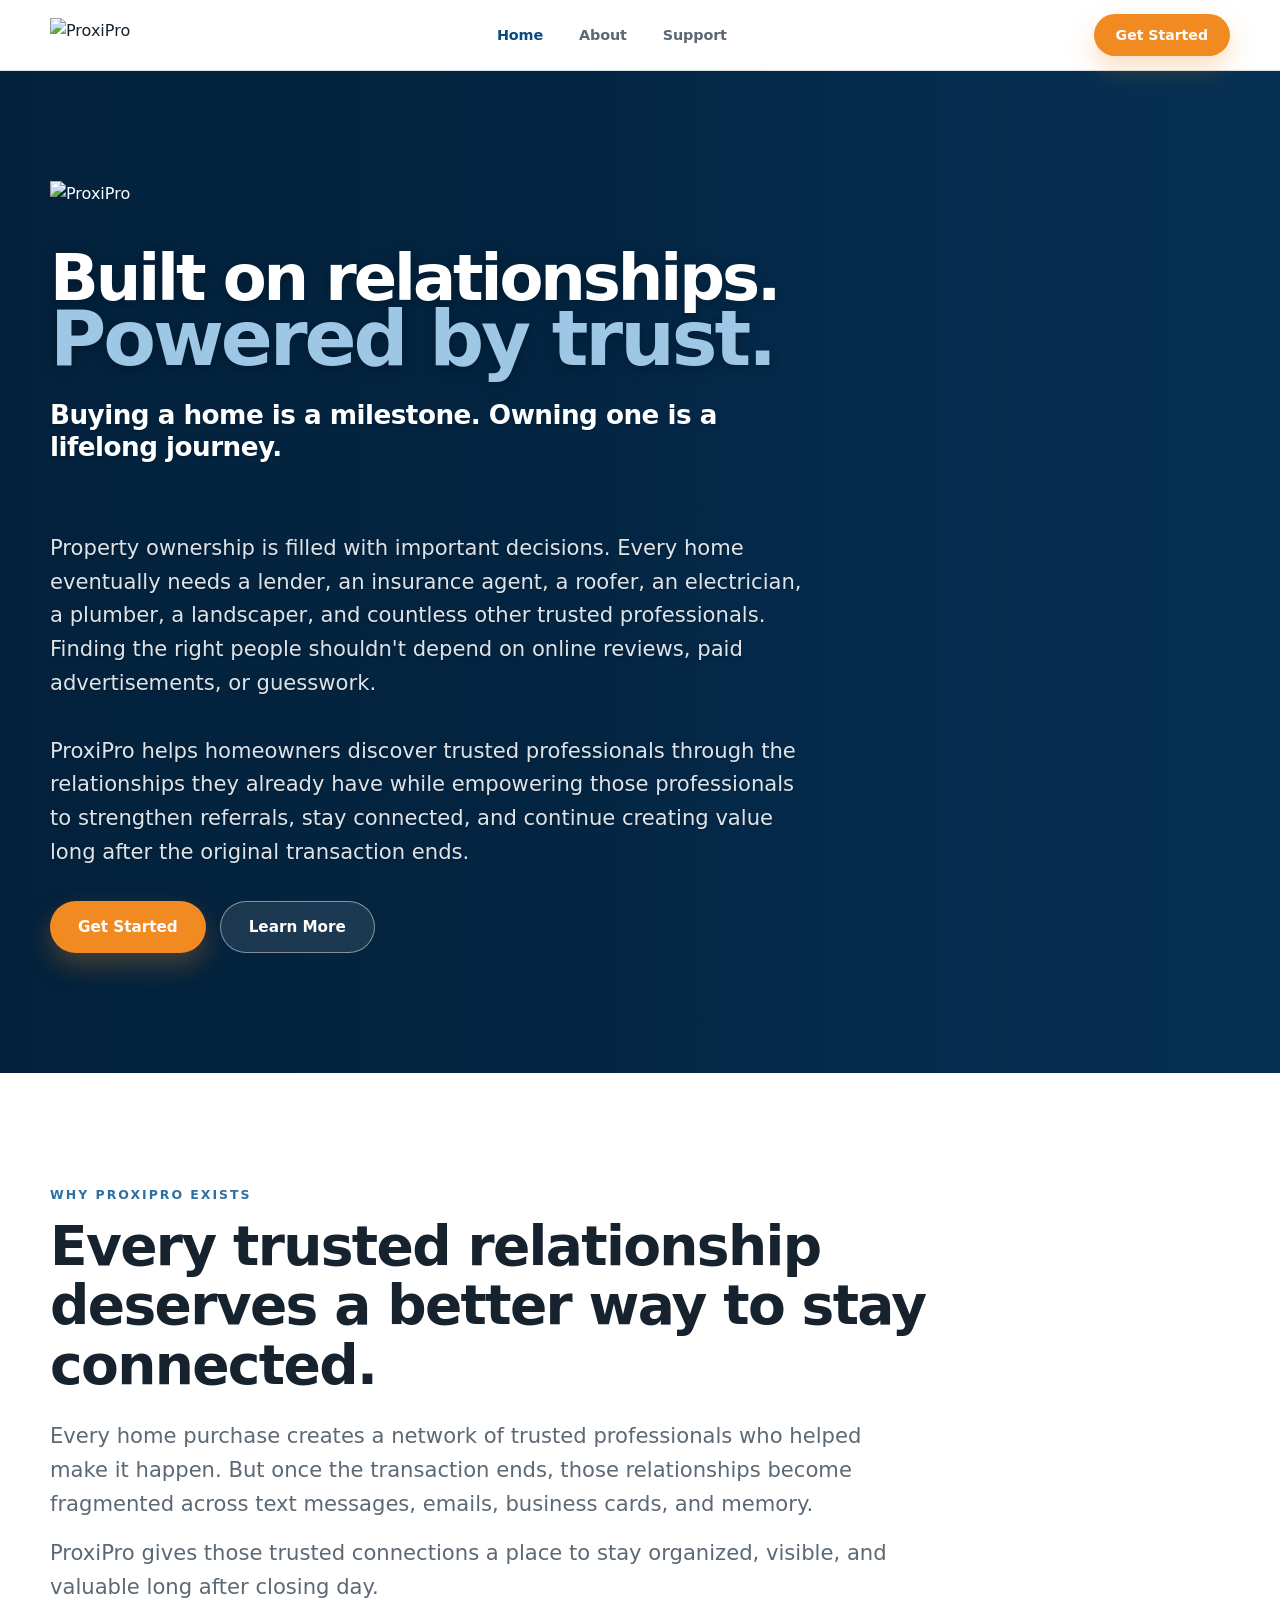
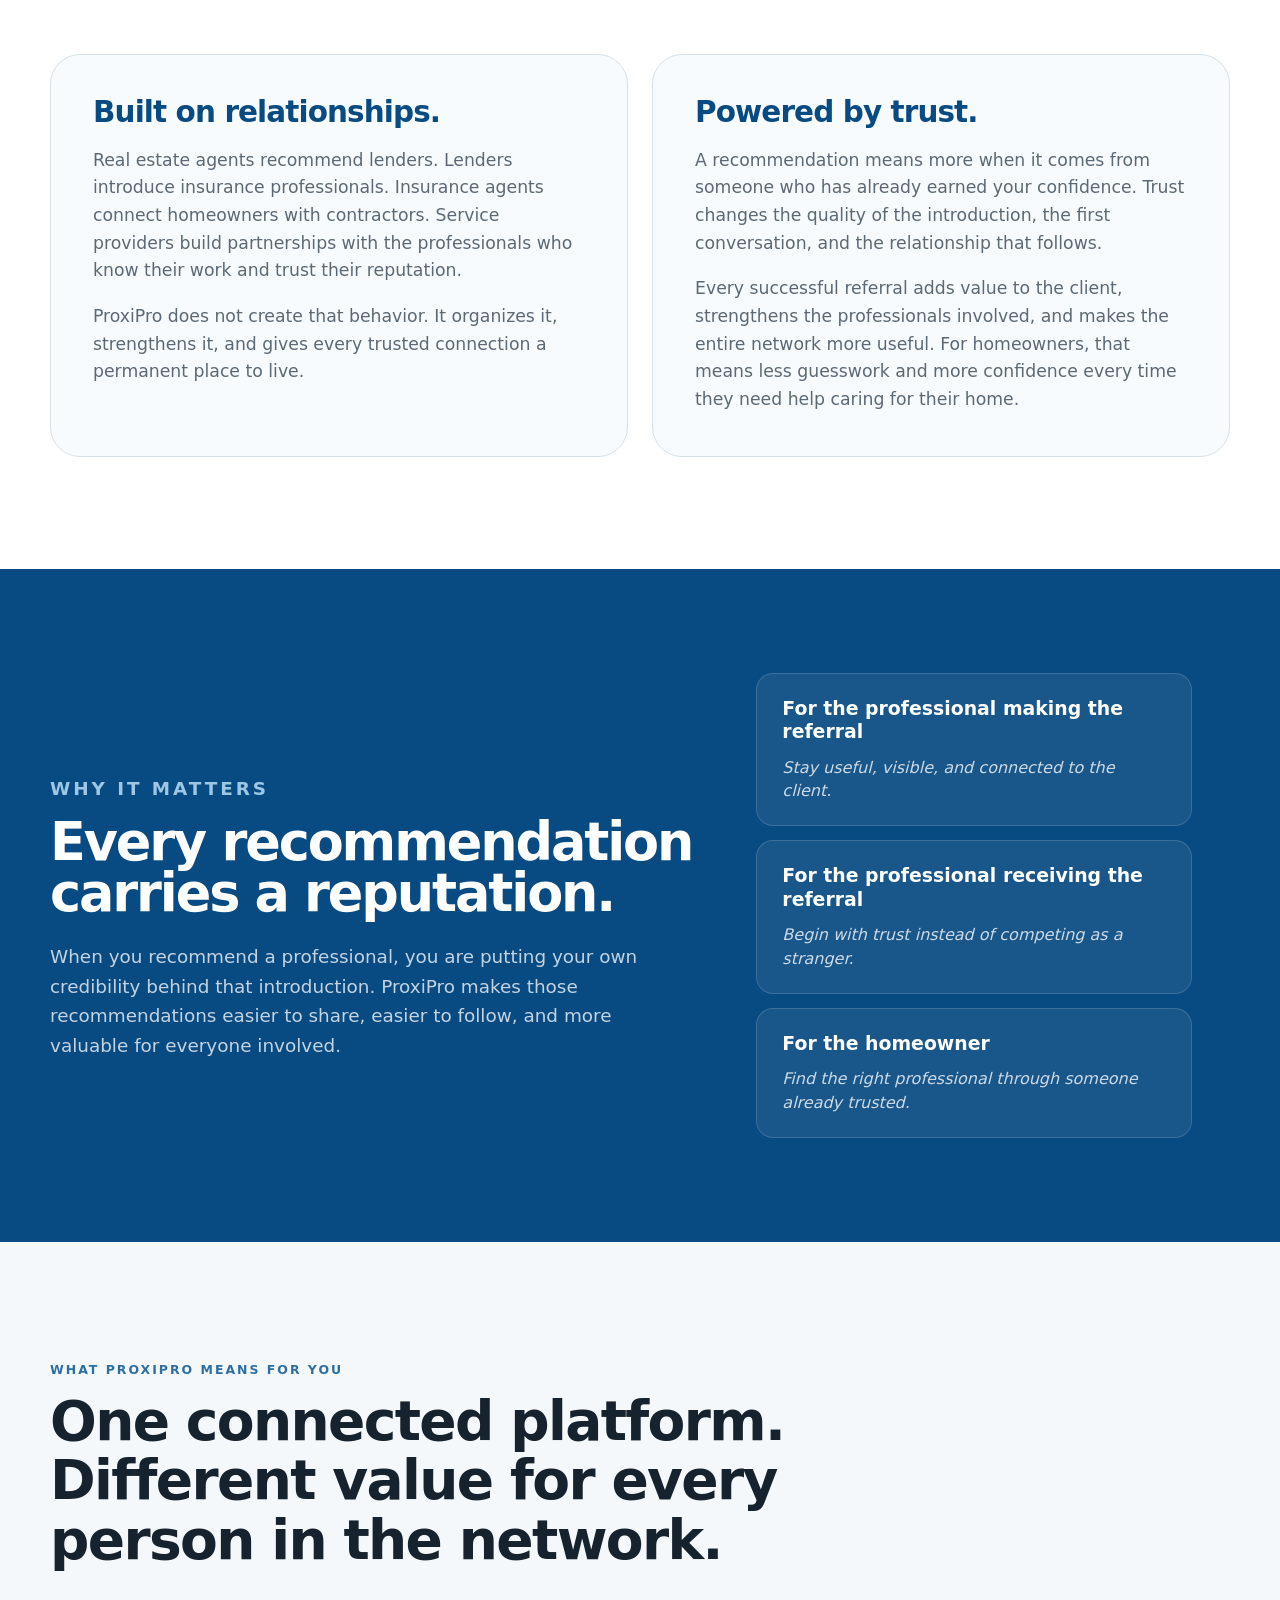
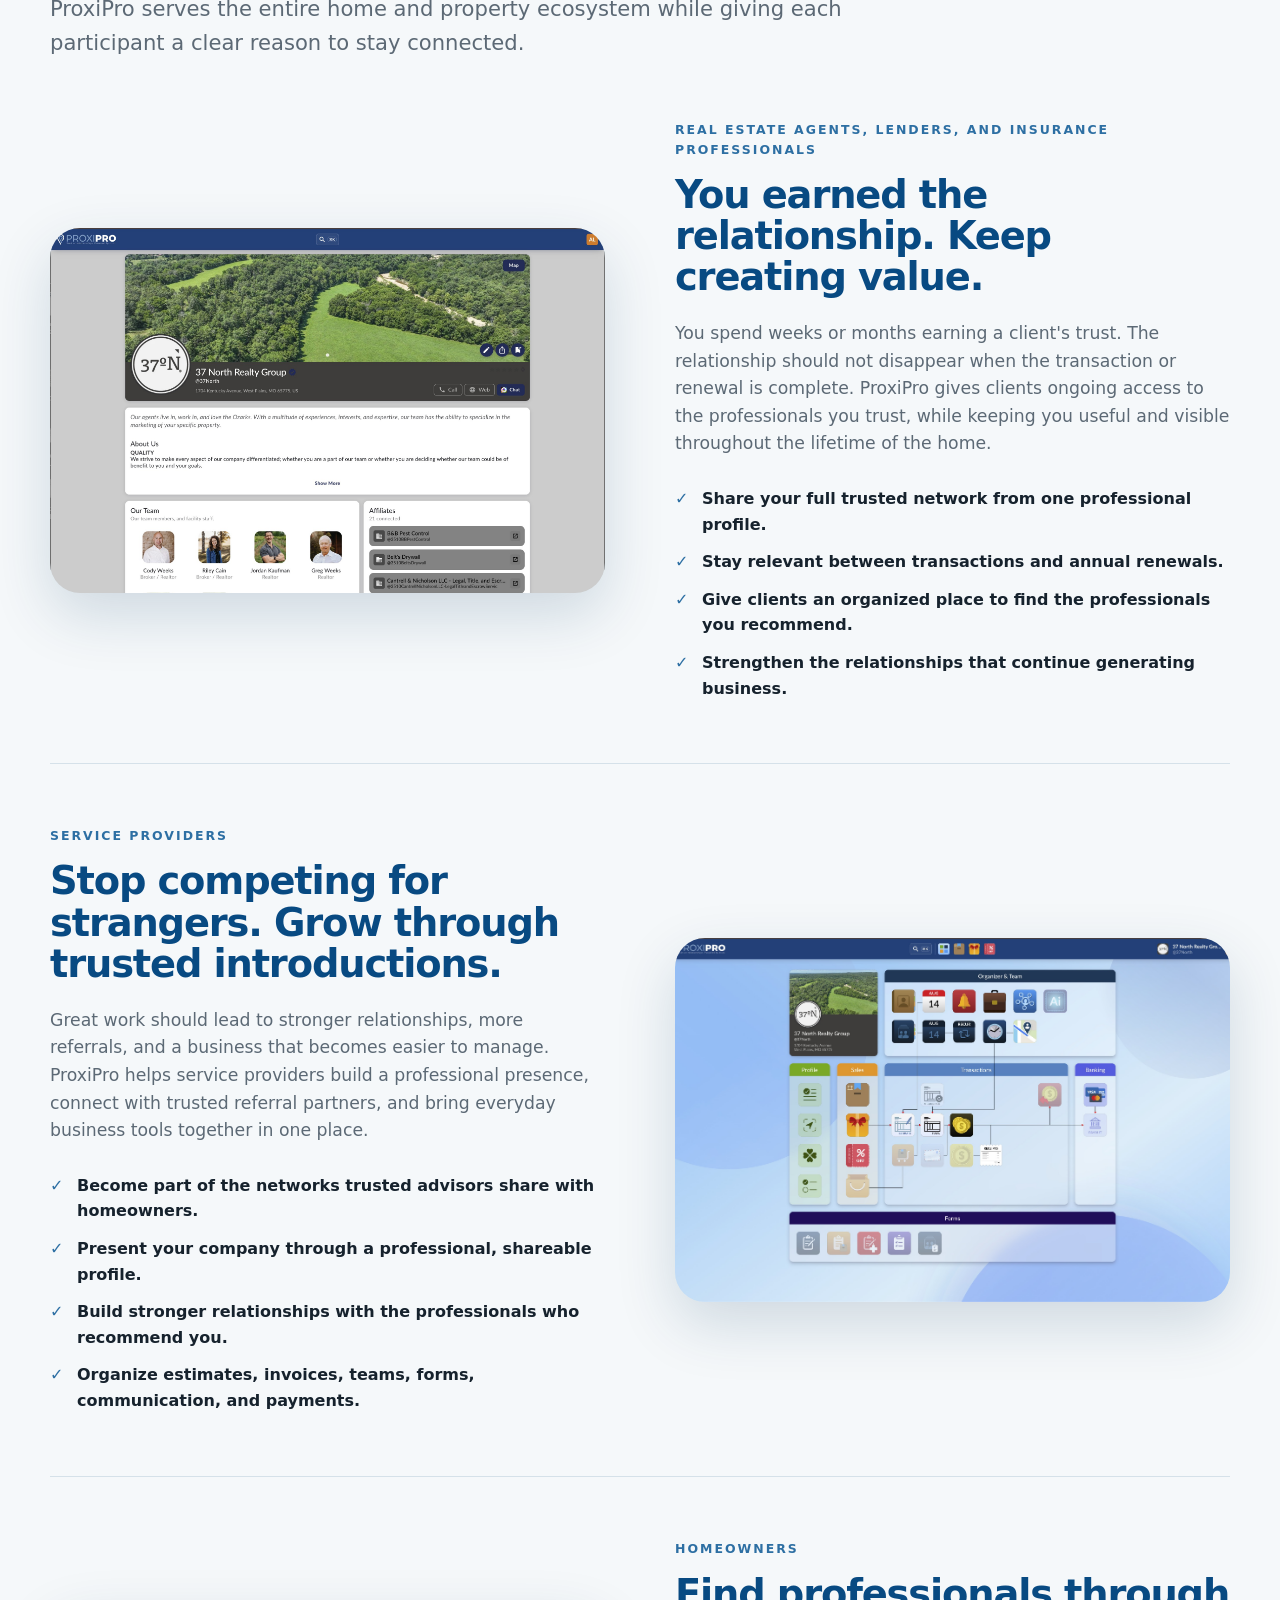
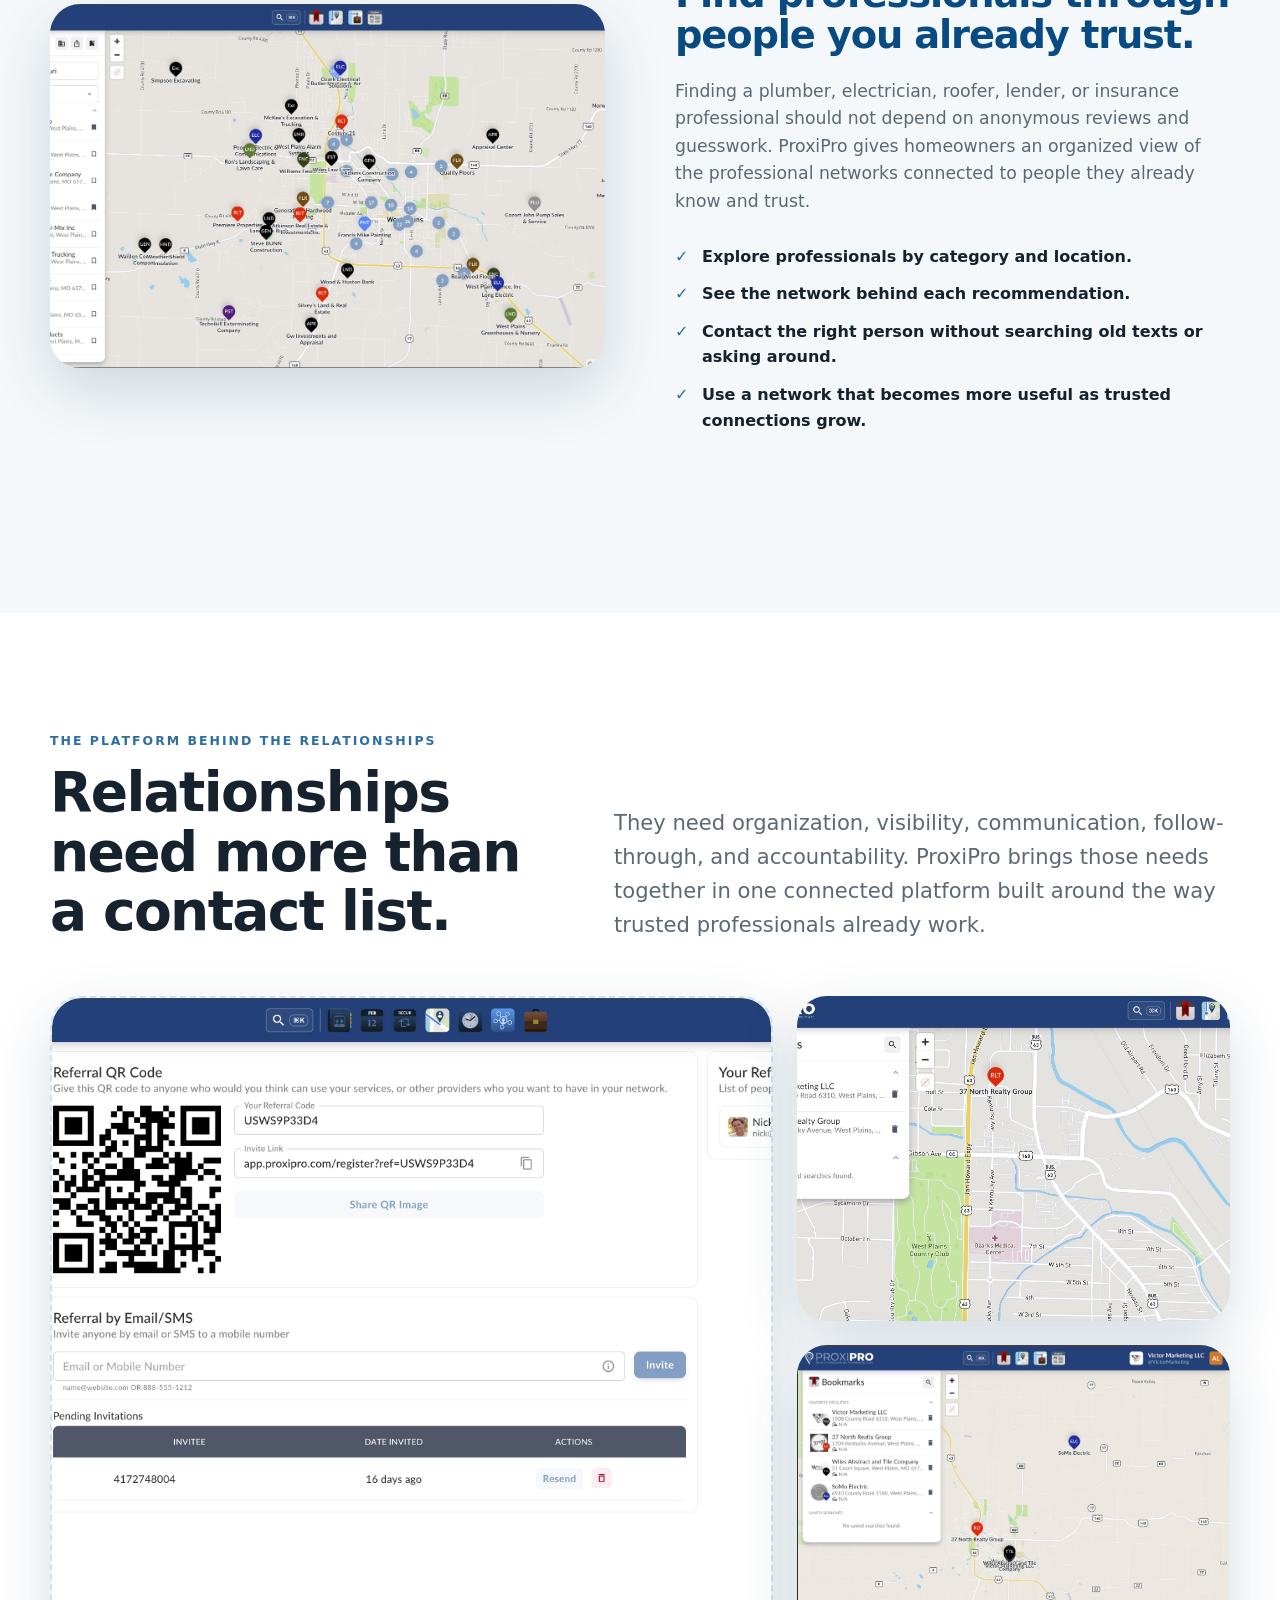
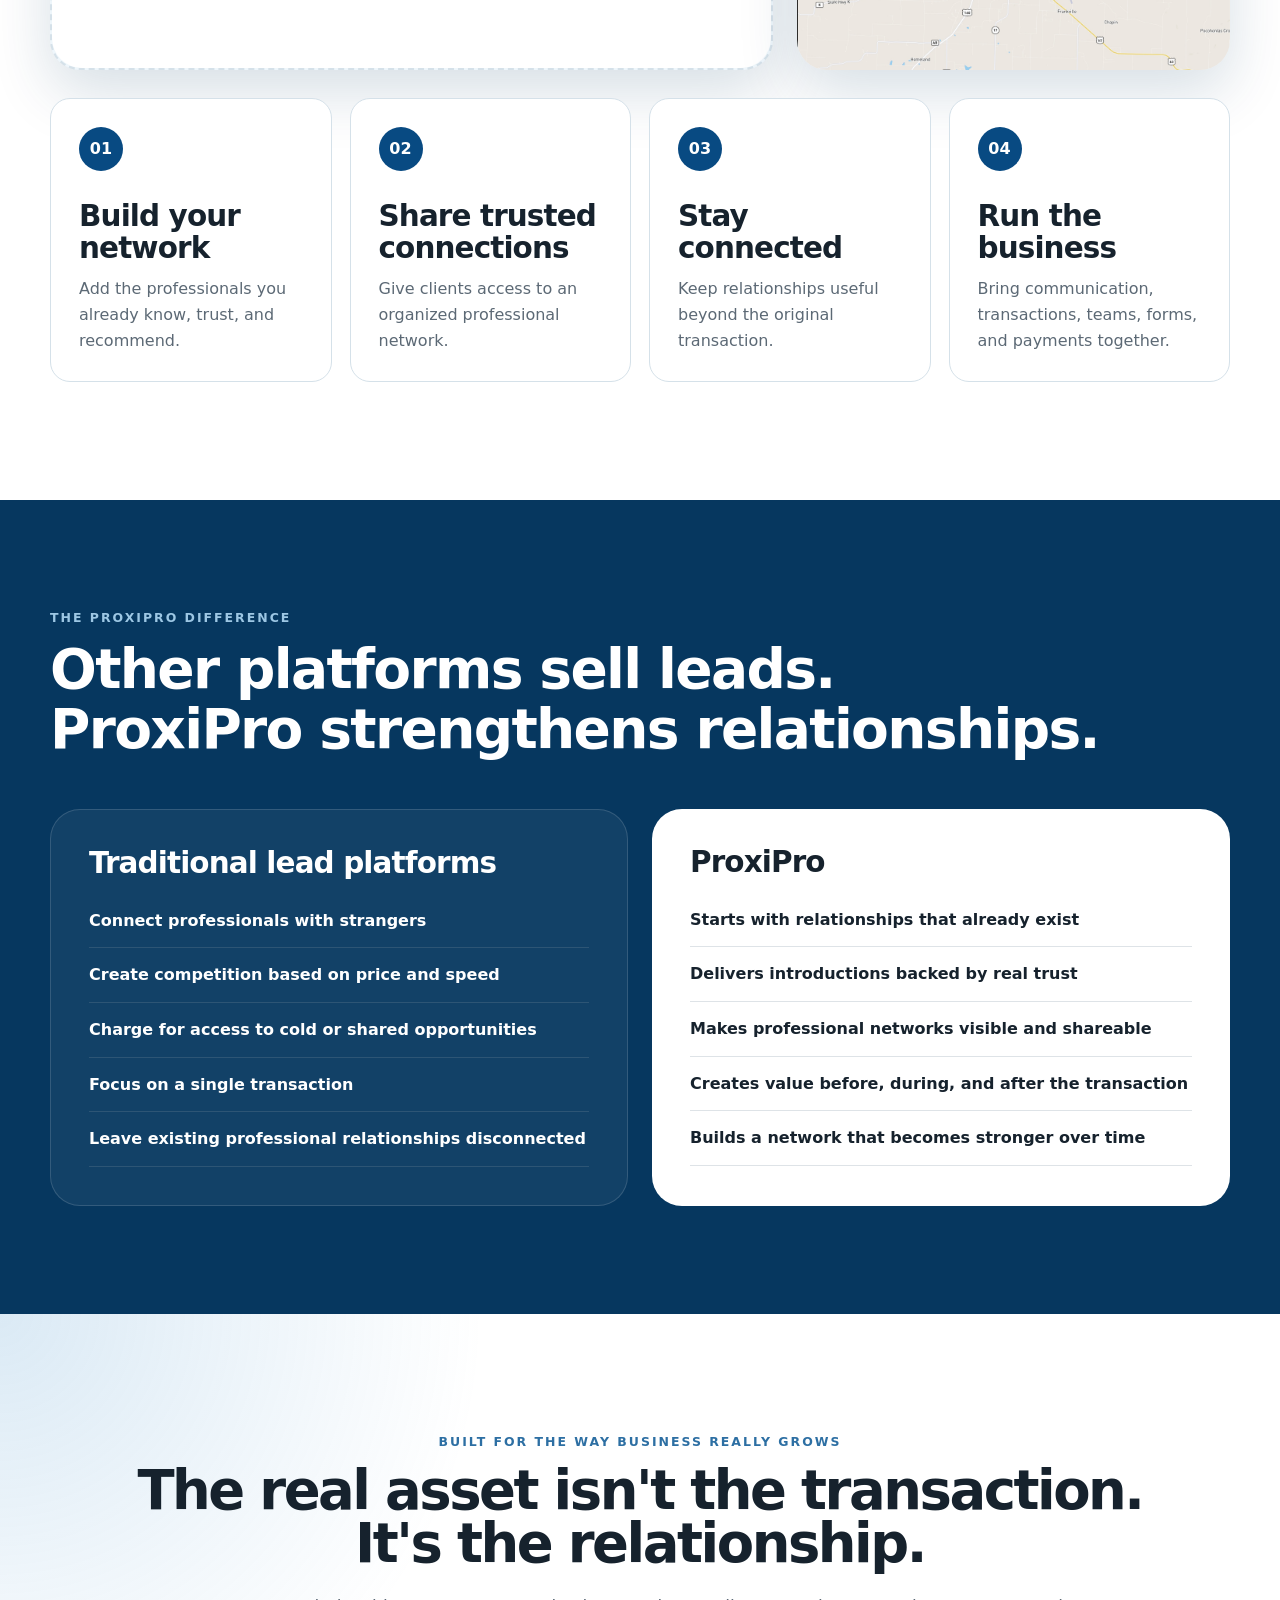
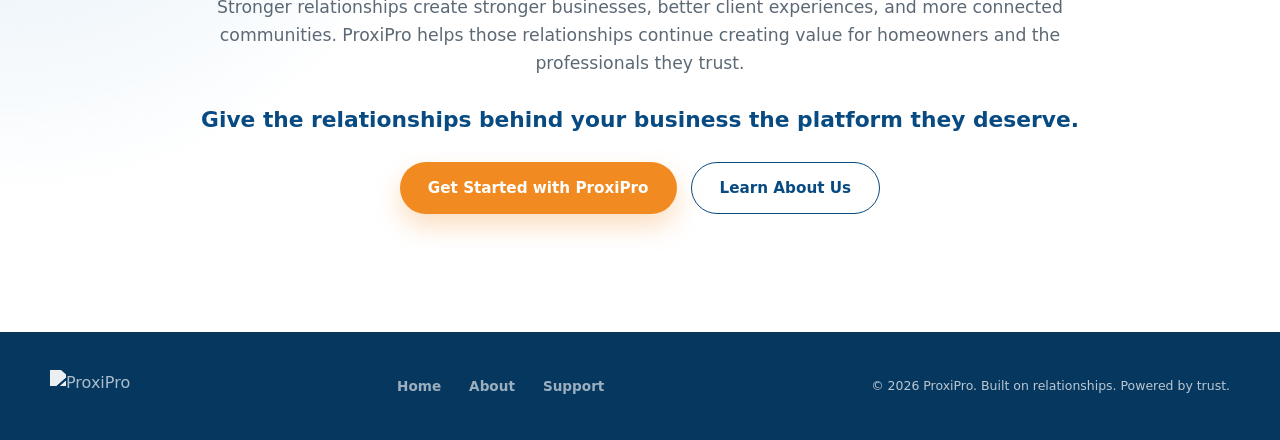
==== index.html @ dc6dd537 "Add app screenshots to all image placeholders Six cropped screenshots wired into persona and platfor" ====
<!doctype html>
<html lang="en">
<head>
  <meta charset="utf-8">
  <meta name="viewport" content="width=device-width, initial-scale=1">
  <meta name="description" content="ProxiPro gives trusted professional relationships a platform. Built on relationships. Powered by trust.">
  <title>ProxiPro — Built on Relationships. Powered by Trust.</title>
  <link rel="stylesheet" href="styles.css">
  <style>
    /* ── Hero ── */
    .hero {
      position: relative;
      overflow: hidden;
      min-height: 760px;
      padding: 110px 0 120px;
      color: #fff;
      background: var(--navy-deep);
    }

    .hero-video {
      position: absolute;
      inset: 0;
      width: 100%;
      height: 100%;
      object-fit: cover;
      object-position: center;
      z-index: 0;
    }

    .hero-overlay {
      position: absolute;
      inset: 0;
      z-index: 1;
      background:
        linear-gradient(
          90deg,
          rgba(3,31,56,.90) 0%,
          rgba(3,31,56,.78) 42%,
          rgba(3,31,56,.48) 68%,
          rgba(3,31,56,.28) 100%
        );
    }

    .hero-grid {
      position: relative;
      z-index: 2;
    }

    .hero-copy { max-width: 760px; }

    .hero-copy .brand-lockup {
      width: min(420px, 85%);
      margin-bottom: 42px;
    }

    .hero-title {
      line-height: .92;
      letter-spacing: -.04em;
    }

    .hero-title .line1 {
      display: block;
      font-size: clamp(3.6rem, 5vw, 5.8rem);
      white-space: nowrap;
      color: #fff;
      margin-bottom: -0.06em;
      text-shadow: 0 2px 12px rgba(0,0,0,.28);
    }

    .hero-title .line2 {
      display: block;
      font-size: clamp(4.4rem, 6vw, 6.9rem);
      white-space: nowrap;
      color: #9dc7e4;
      text-shadow: 0 2px 12px rgba(0,0,0,.28);
    }

    .hero-copy .lead {
      max-width: 760px;
      margin-top: 26px;
      color: rgba(255,255,255,.88);
      text-shadow: 0 1px 2px rgba(0,0,0,.25);
    }

    .hero-copy .lead strong {
      display: block;
      width: max-content;
      max-width: 100%;
      font-size: clamp(1.35rem, 2.05vw, 2rem);
      line-height: 1.2;
      letter-spacing: -.02em;
      color: #fff;
    }

    .hero .eyebrow { color: #b9d8ee; }

    /* ── Thesis ── */
    .thesis { padding: 112px 0; }

    .thesis-heading { max-width: 940px; }

    .why-intro {
      max-width: 860px;
      margin-top: 24px;
    }

    .why-intro .lead + .lead { margin-top: 16px; }

    .thesis-grid {
      display: grid;
      grid-template-columns: 1fr 1fr;
      gap: 24px;
      margin-top: 50px;
    }

    .thesis-card {
      padding: 42px;
      border: 1px solid var(--line);
      border-radius: var(--radius-xl);
      background: #f8fbfd;
    }

    .thesis-card h3 { color: var(--navy); }

    .thesis-card p {
      margin-top: 18px;
      color: var(--muted);
      font-size: 1.08rem;
    }

    /* ── Reputation ── */
    .reputation {
      padding: 104px 0;
      color: #fff;
      background: var(--navy);
    }

    .reputation-grid {
      display: grid;
      grid-template-columns: 1.08fr .92fr;
      gap: 64px;
      align-items: center;
    }

    .reputation .eyebrow { color: #9dc7e4; }

    .reputation-copy h2 {
      max-width: 760px;
      font-size: clamp(2.75rem, 4.1vw, 4.25rem);
      line-height: .98;
      letter-spacing: -.04em;
    }

    .reputation-heading span { display: block; white-space: nowrap; }

    .reputation-copy p {
      margin-top: 24px;
      color: rgba(255,255,255,.76);
      font-size: 1.15rem;
    }

    .reputation-list { display: grid; gap: 14px; }

    .reputation-item {
      padding: 23px 25px;
      border: 1px solid rgba(255,255,255,.15);
      border-radius: 17px;
      background: rgba(255,255,255,.07);
    }

    .reputation-item strong {
      display: block;
      margin-bottom: 12px;
      font-size: 1.18rem;
      line-height: 1.25;
    }

    .reputation-value {
      display: block;
      color: rgba(255,255,255,.78);
      font-size: 1rem;
      line-height: 1.45;
      font-style: italic;
      font-weight: 400;
    }

    /* ── Personas ── */
    .personas {
      padding: 118px 0;
      background: #f5f8fa;
    }

    .section-heading {
      max-width: 900px;
      margin-bottom: 60px;
    }

    .section-heading .lead { margin-top: 22px; }

    .persona {
      display: grid;
      grid-template-columns: 1fr 1fr;
      gap: 70px;
      align-items: center;
      padding: 62px 0;
      border-top: 1px solid var(--line);
    }

    .persona:first-of-type {
      padding-top: 0;
      border-top: 0;
    }

    .persona:nth-child(even) .persona-media { order: -1; }

    .persona-title {
      margin-top: 14px;
      color: var(--navy);
      font-size: clamp(1.85rem, 3vw, 2.9rem);
    }

    .persona-copy > p:not(.eyebrow) {
      margin-top: 22px;
      color: var(--muted);
      font-size: 1.08rem;
    }

    .persona-points {
      display: grid;
      gap: 12px;
      margin: 28px 0 0;
      padding: 0;
      list-style: none;
    }

    .persona-points li {
      position: relative;
      padding-left: 27px;
      font-weight: 700;
    }

    .persona-points li::before {
      content: "✓";
      position: absolute;
      left: 0;
      color: var(--blue);
      font-weight: 900;
    }

    .persona-media {
      overflow: hidden;
      border-radius: var(--radius-xl);
      background: #dfeaf1;
      box-shadow: var(--shadow);
    }

    .persona-media img {
      width: 100%;
      aspect-ratio: 16 / 10.5;
      object-fit: cover;
      object-position: top;
    }

    /* ── Platform ── */
    .platform { padding: 118px 0; }

    .platform-intro {
      display: grid;
      grid-template-columns: .9fr 1.1fr;
      gap: 60px;
      align-items: end;
    }

    .platform-showcase {
      display: grid;
      grid-template-columns: 1.25fr .75fr;
      gap: 24px;
      margin-top: 54px;
    }

    .showcase-large,
    .showcase-small {
      overflow: hidden;
      border-radius: var(--radius-xl);
      background: var(--ice);
      box-shadow: var(--shadow);
    }

    .showcase-large {
      min-height: 530px;
      display: flex;
      align-items: center;
      justify-content: center;
      border: 2px dashed var(--line);
    }

    .showcase-large img {
      width: 100%;
      height: 100%;
      min-height: 530px;
      object-fit: cover;
      object-position: top;
      border-radius: var(--radius-xl);
    }

    .showcase-stack { display: grid; gap: 24px; }

    .showcase-small img {
      width: 100%;
      aspect-ratio: 4 / 3;
      object-fit: cover;
      object-position: top;
    }

    .feature-grid {
      display: grid;
      grid-template-columns: repeat(4, 1fr);
      gap: 18px;
      margin-top: 28px;
    }

    .feature-card {
      min-height: 210px;
      padding: 28px;
      border: 1px solid var(--line);
      border-radius: var(--radius-lg);
      background: #fff;
    }

    .feature-number {
      display: inline-flex;
      align-items: center;
      justify-content: center;
      width: 44px;
      height: 44px;
      margin-bottom: 30px;
      color: #fff;
      border-radius: 50%;
      background: var(--navy);
      font-weight: 900;
    }

    .feature-card p {
      margin-top: 12px;
      color: var(--muted);
    }

    /* ── Difference ── */
    .difference {
      padding: 108px 0;
      color: #fff;
      background: var(--navy-deep);
    }

    .difference .eyebrow { color: #9dc7e4; }

    .difference-grid {
      display: grid;
      grid-template-columns: 1fr 1fr;
      gap: 24px;
      margin-top: 50px;
    }

    .difference-card {
      padding: 38px;
      border-radius: var(--radius-xl);
    }

    .difference-card.old {
      border: 1px solid rgba(255,255,255,.14);
      background: rgba(255,255,255,.05);
    }

    .difference-card.proxi {
      color: var(--ink);
      background: #fff;
    }

    .difference-card ul {
      display: grid;
      gap: 14px;
      margin: 28px 0 0;
      padding: 0;
      list-style: none;
    }

    .difference-card li {
      padding-bottom: 14px;
      border-bottom: 1px solid rgba(126,145,160,.25);
      font-weight: 700;
    }

    /* ── Final CTA ── */
    .final-cta {
      padding: 118px 0;
      text-align: center;
      background:
        radial-gradient(circle at top left, rgba(73,149,205,.20), transparent 34%),
        #fff;
    }

    .final-cta h2 {
      max-width: 1120px;
      margin-inline: auto;
      font-size: clamp(2.8rem, 4.25vw, 4.35rem);
      line-height: .98;
      letter-spacing: -.045em;
    }

    .final-cta-copy {
      max-width: 900px;
      margin: 24px auto 0;
      color: var(--muted);
      font-size: 1.08rem;
    }

    .final-cta .lead {
      max-width: 900px;
      margin: 26px auto 0;
      font-size: clamp(1.15rem, 1.7vw, 1.4rem);
      font-weight: 800;
      color: var(--navy);
    }

    .final-cta .hero-actions { justify-content: center; margin-top: 24px; }

    /* ── Responsive ── */
    @media (max-width: 940px) {
      .persona:nth-child(even) .persona-media { order: 0; }
      .feature-grid { grid-template-columns: repeat(2, 1fr); }
      .showcase-large img { min-height: auto; }
    }

    @media (max-width: 640px) {
      .reputation-item strong { white-space: normal; }
      .reputation-heading span { white-space: normal; }

      .hero {
        min-height: auto;
        padding-top: 60px;
        padding-bottom: 72px;
      }

      .hero-video { object-position: 62% center; }
      .hero-overlay { background: rgba(3,31,56,.80); }
      .hero-copy .brand-lockup { display: none; }

      .hero-title .line1 {
        font-size: clamp(2.2rem, 8.5vw, 3.6rem);
        white-space: normal;
      }

      .hero-title .line2 {
        font-size: clamp(2.6rem, 10vw, 4.4rem);
        white-space: normal;
      }

      .thesis { padding: 64px 0; }
      .thesis-grid { grid-template-columns: 1fr; }
      .thesis-card { padding: 28px; }

      .reputation { padding: 64px 0; }
      .reputation-grid { grid-template-columns: 1fr; gap: 40px; }

      .personas { padding: 64px 0; }
      .persona {
        grid-template-columns: 1fr;
        gap: 32px;
        padding: 40px 0;
      }
      .persona:nth-child(even) .persona-media { order: 0; }

      .platform { padding: 64px 0; }
      .platform-intro { grid-template-columns: 1fr; gap: 32px; }
      .platform-showcase { grid-template-columns: 1fr; }
      .showcase-large { min-height: 280px; }
      .showcase-large img { min-height: auto; }

      .feature-grid { grid-template-columns: 1fr; }

      .difference { padding: 64px 0; }
      .difference-grid { grid-template-columns: 1fr; }
      .difference-card { padding: 28px; }

      .final-cta { padding: 72px 0; }
    }
  </style>
</head>

<body>

<nav class="nav">
  <div class="nav-inner">
    <a class="nav-logo" href="/">
      <img src="assets/ProxiProLogo.png" alt="ProxiPro">
    </a>
    <ul class="nav-links">
      <li><a href="/" class="active">Home</a></li>
      <li><a href="/about">About</a></li>
      <li><a href="/support">Support</a></li>
    </ul>
    <a class="button button-primary nav-cta" href="/get-started">Get Started</a>
    <button class="nav-toggle" aria-label="Open navigation menu" onclick="toggleNav()">
      <svg width="24" height="24" viewBox="0 0 24 24" fill="none" stroke="currentColor" stroke-width="2.5" stroke-linecap="round">
        <line x1="3" y1="6" x2="21" y2="6"/>
        <line x1="3" y1="12" x2="21" y2="12"/>
        <line x1="3" y1="18" x2="21" y2="18"/>
      </svg>
    </button>
  </div>
  <div class="nav-mobile" id="navMobile">
    <a href="/">Home</a>
    <a href="/about">About</a>
    <a href="/support">Support</a>
    <a class="button button-primary" href="/get-started">Get Started</a>
  </div>
</nav>

<main>
  <section class="hero" id="home">
    <video class="hero-video" autoplay muted loop playsinline preload="auto">
      <source src="assets/proxihero3.mp4" type="video/mp4">
    </video>
    <div class="hero-overlay" aria-hidden="true"></div>

    <div class="container hero-grid">
      <div class="hero-copy">
        <img class="brand-lockup" src="assets/ProxiProLogo.png" alt="ProxiPro">
        <h1 class="hero-title">
          <span class="line1">Built on relationships.</span>
          <span class="line2">Powered by trust.</span>
        </h1>
        <p class="lead">
          <strong>Buying a home is a milestone. Owning one is a lifelong journey.</strong><br><br>
          Property ownership is filled with important decisions. Every home eventually needs a lender, an insurance agent, a roofer, an electrician, a plumber, a landscaper, and countless other trusted professionals. Finding the right people shouldn't depend on online reviews, paid advertisements, or guesswork.<br><br>
          ProxiPro helps homeowners discover trusted professionals through the relationships they already have while empowering those professionals to strengthen referrals, stay connected, and continue creating value long after the original transaction ends.
        </p>
        <div class="hero-actions">
          <a class="button button-primary" href="/get-started">Get Started</a>
          <a class="button button-outline" href="/about">Learn More</a>
        </div>
      </div>
    </div>
  </section>

  <section class="thesis">
    <div class="container">
      <div class="thesis-heading">
        <p class="eyebrow">Why ProxiPro Exists</p>
        <h2>Every trusted relationship deserves a better way to stay connected.</h2>
        <div class="why-intro">
          <p class="lead">
            Every home purchase creates a network of trusted professionals who helped make it happen. But once the transaction ends, those relationships become fragmented across text messages, emails, business cards, and memory.
          </p>
          <p class="lead">
            ProxiPro gives those trusted connections a place to stay organized, visible, and valuable long after closing day.
          </p>
        </div>
      </div>

      <div class="thesis-grid">
        <article class="thesis-card">
          <h3>Built on relationships.</h3>
          <p>
            Real estate agents recommend lenders. Lenders introduce insurance professionals. Insurance agents connect homeowners with contractors. Service providers build partnerships with the professionals who know their work and trust their reputation.
          </p>
          <p>
            ProxiPro does not create that behavior. It organizes it, strengthens it, and gives every trusted connection a permanent place to live.
          </p>
        </article>

        <article class="thesis-card">
          <h3>Powered by trust.</h3>
          <p>
            A recommendation means more when it comes from someone who has already earned your confidence. Trust changes the quality of the introduction, the first conversation, and the relationship that follows.
          </p>
          <p>
            Every successful referral adds value to the client, strengthens the professionals involved, and makes the entire network more useful. For homeowners, that means less guesswork and more confidence every time they need help caring for their home.
          </p>
        </article>
      </div>
    </div>
  </section>

  <section class="reputation">
    <div class="container reputation-grid">
      <div class="reputation-copy">
        <p class="eyebrow">Why it matters</p>
        <h2 class="reputation-heading">
          <span>Every recommendation</span>
          <span>carries a reputation.</span>
        </h2>
        <p>
          When you recommend a professional, you are putting your own credibility behind that introduction. ProxiPro makes those recommendations easier to share, easier to follow, and more valuable for everyone involved.
        </p>
      </div>

      <div class="reputation-list">
        <div class="reputation-item">
          <strong>For the professional making the referral</strong>
          <span class="reputation-value">Stay useful, visible, and connected to the client.</span>
        </div>
        <div class="reputation-item">
          <strong>For the professional receiving the referral</strong>
          <span class="reputation-value">Begin with trust instead of competing as a stranger.</span>
        </div>
        <div class="reputation-item">
          <strong>For the homeowner</strong>
          <span class="reputation-value">Find the right professional through someone already trusted.</span>
        </div>
      </div>
    </div>
  </section>

  <section class="personas" id="who-it-serves">
    <div class="container">
      <div class="section-heading">
        <p class="eyebrow">What ProxiPro means for you</p>
        <h2>One connected platform. Different value for every person in the network.</h2>
        <p class="lead">
          ProxiPro serves the entire home and property ecosystem while giving each participant a clear reason to stay connected.
        </p>
      </div>

      <article class="persona">
        <div class="persona-copy">
          <p class="eyebrow">Real estate agents, lenders, and insurance professionals</p>
          <h3 class="persona-title">You earned the relationship. Keep creating value.</h3>
          <p>
            You spend weeks or months earning a client's trust. The relationship should not disappear when the transaction or renewal is complete. ProxiPro gives clients ongoing access to the professionals you trust, while keeping you useful and visible throughout the lifetime of the home.
          </p>
          <ul class="persona-points">
            <li>Share your full trusted network from one professional profile.</li>
            <li>Stay relevant between transactions and annual renewals.</li>
            <li>Give clients an organized place to find the professionals you recommend.</li>
            <li>Strengthen the relationships that continue generating business.</li>
          </ul>
        </div>
        <div class="persona-media">
          <img src="assets/ss-profile.jpg" alt="ProxiPro professional profile" loading="lazy">
        </div>
      </article>

      <article class="persona">
        <div class="persona-copy">
          <p class="eyebrow">Service providers</p>
          <h3 class="persona-title">Stop competing for strangers. Grow through trusted introductions.</h3>
          <p>
            Great work should lead to stronger relationships, more referrals, and a business that becomes easier to manage. ProxiPro helps service providers build a professional presence, connect with trusted referral partners, and bring everyday business tools together in one place.
          </p>
          <ul class="persona-points">
            <li>Become part of the networks trusted advisors share with homeowners.</li>
            <li>Present your company through a professional, shareable profile.</li>
            <li>Build stronger relationships with the professionals who recommend you.</li>
            <li>Organize estimates, invoices, teams, forms, communication, and payments.</li>
          </ul>
        </div>
        <div class="persona-media">
          <img src="assets/ss-dashboard.jpg" alt="ProxiPro business dashboard" loading="lazy">
        </div>
      </article>

      <article class="persona">
        <div class="persona-copy">
          <p class="eyebrow">Homeowners</p>
          <h3 class="persona-title">Find professionals through people you already trust.</h3>
          <p>
            Finding a plumber, electrician, roofer, lender, or insurance professional should not depend on anonymous reviews and guesswork. ProxiPro gives homeowners an organized view of the professional networks connected to people they already know and trust.
          </p>
          <ul class="persona-points">
            <li>Explore professionals by category and location.</li>
            <li>See the network behind each recommendation.</li>
            <li>Contact the right person without searching old texts or asking around.</li>
            <li>Use a network that becomes more useful as trusted connections grow.</li>
          </ul>
        </div>
        <div class="persona-media">
          <img src="assets/ss-explore.jpg" alt="ProxiPro explore map" loading="lazy">
        </div>
      </article>
    </div>
  </section>

  <section class="platform" id="platform">
    <div class="container">
      <div class="platform-intro">
        <div>
          <p class="eyebrow">The platform behind the relationships</p>
          <h2>Relationships need more than a contact list.</h2>
        </div>
        <p class="lead">
          They need organization, visibility, communication, follow-through, and accountability. ProxiPro brings those needs together in one connected platform built around the way trusted professionals already work.
        </p>
      </div>

      <div class="platform-showcase">
        <div class="showcase-large" id="showcaseLarge">
          <img src="assets/ss-referral.jpg" alt="ProxiPro platform" loading="lazy">
        </div>

        <div class="showcase-stack">
          <div class="showcase-small">
            <img src="assets/ss-bookmarks1.jpg" alt="ProxiPro bookmarks" loading="lazy">
          </div>
          <div class="showcase-small">
            <img src="assets/ss-bookmarks2.jpg" alt="ProxiPro network map" loading="lazy">
          </div>
        </div>
      </div>

      <div class="feature-grid">
        <article class="feature-card">
          <span class="feature-number">01</span>
          <h3>Build your network</h3>
          <p>Add the professionals you already know, trust, and recommend.</p>
        </article>
        <article class="feature-card">
          <span class="feature-number">02</span>
          <h3>Share trusted connections</h3>
          <p>Give clients access to an organized professional network.</p>
        </article>
        <article class="feature-card">
          <span class="feature-number">03</span>
          <h3>Stay connected</h3>
          <p>Keep relationships useful beyond the original transaction.</p>
        </article>
        <article class="feature-card">
          <span class="feature-number">04</span>
          <h3>Run the business</h3>
          <p>Bring communication, transactions, teams, forms, and payments together.</p>
        </article>
      </div>
    </div>
  </section>

  <section class="difference">
    <div class="container">
      <p class="eyebrow">The ProxiPro difference</p>
      <h2>Other platforms sell leads.<br>ProxiPro strengthens relationships.</h2>

      <div class="difference-grid">
        <article class="difference-card old">
          <h3>Traditional lead platforms</h3>
          <ul>
            <li>Connect professionals with strangers</li>
            <li>Create competition based on price and speed</li>
            <li>Charge for access to cold or shared opportunities</li>
            <li>Focus on a single transaction</li>
            <li>Leave existing professional relationships disconnected</li>
          </ul>
        </article>

        <article class="difference-card proxi">
          <h3>ProxiPro</h3>
          <ul>
            <li>Starts with relationships that already exist</li>
            <li>Delivers introductions backed by real trust</li>
            <li>Makes professional networks visible and shareable</li>
            <li>Creates value before, during, and after the transaction</li>
            <li>Builds a network that becomes stronger over time</li>
          </ul>
        </article>
      </div>
    </div>
  </section>

  <section class="final-cta">
    <div class="container">
      <p class="eyebrow">Built for the way business really grows</p>
      <h2>The real asset isn't the transaction.<br>It's the relationship.</h2>

      <div class="final-cta-copy">
        <p>Stronger relationships create stronger businesses, better client experiences, and more connected communities. ProxiPro helps those relationships continue creating value for homeowners and the professionals they trust.</p>
      </div>

      <p class="lead">Give the relationships behind your business the platform they deserve.</p>

      <div class="hero-actions">
        <a class="button button-primary" href="/get-started">Get Started with ProxiPro</a>
        <a class="button button-ghost" href="/about">Learn About Us</a>
      </div>
    </div>
  </section>
</main>

<footer class="footer">
  <div class="container footer-inner">
    <img class="footer-logo" src="assets/ProxiProLogo.png" alt="ProxiPro">
    <ul class="footer-links">
      <li><a href="/">Home</a></li>
      <li><a href="/about">About</a></li>
      <li><a href="/support">Support</a></li>
    </ul>
    <small>© 2026 ProxiPro. Built on relationships. Powered by trust.</small>
  </div>
</footer>

<script>
  function toggleNav() {
    const menu = document.getElementById('navMobile');
    menu.classList.toggle('open');
  }
</script>

</body>
</html>
---- styles.css ----
:root {
  --navy: #084a82;
  --navy-deep: #06375f;
  --blue: #2d6fa3;
  --blue-soft: #dcecf8;
  --ice: #eef6fb;
  --ink: #16222d;
  --muted: #5c6975;
  --line: #d5e1e9;
  --white: #ffffff;
  --orange: #f28a22;
  --shadow: 0 22px 60px rgba(8, 57, 95, 0.16);
  --radius-xl: 30px;
  --radius-lg: 20px;
  --max: 1180px;
}

* { box-sizing: border-box; }

html { scroll-behavior: smooth; }

body {
  margin: 0;
  color: var(--ink);
  background: var(--white);
  font-family: Inter, ui-sans-serif, system-ui, -apple-system, BlinkMacSystemFont, "Segoe UI", sans-serif;
  line-height: 1.6;
}

img { display: block; max-width: 100%; }

a { color: inherit; text-decoration: none; }

.container {
  width: min(calc(100% - 40px), var(--max));
  margin-inline: auto;
}

.eyebrow {
  margin: 0 0 12px;
  color: var(--blue);
  font-size: .78rem;
  font-weight: 800;
  letter-spacing: .16em;
  text-transform: uppercase;
}

h1, h2, h3 {
  margin: 0;
  line-height: 1.08;
  letter-spacing: -.03em;
}

h1 { font-size: clamp(3rem, 6vw, 6rem); }
h2 { font-size: clamp(2.2rem, 4.3vw, 4.2rem); }
h3 { font-size: clamp(1.45rem, 2.3vw, 2rem); }

p { margin: 0; }

.lead {
  color: var(--muted);
  font-size: clamp(1.08rem, 1.7vw, 1.32rem);
}

/* ── Buttons ── */
.button {
  display: inline-flex;
  align-items: center;
  justify-content: center;
  min-height: 52px;
  padding: 0 28px;
  border-radius: 999px;
  font-weight: 800;
  font-size: 0.95rem;
  transition: transform 160ms ease, box-shadow 160ms ease;
  cursor: pointer;
  border: none;
}

.button:hover { transform: translateY(-2px); }

.button-primary {
  color: #fff;
  background: var(--orange);
  box-shadow: 0 12px 26px rgba(242,138,34,.28);
}

.button-primary:hover {
  box-shadow: 0 16px 32px rgba(242,138,34,.36);
}

.button-outline {
  color: #fff;
  border: 1px solid rgba(255,255,255,.45);
  background: rgba(255,255,255,.10);
  backdrop-filter: blur(6px);
}

.button-outline:hover {
  border-color: var(--orange);
  background: var(--orange);
  box-shadow: 0 12px 26px rgba(242,138,34,.28);
}

.button-ghost {
  color: var(--navy);
  border: 1.5px solid var(--navy);
  background: transparent;
}

.button-ghost:hover {
  background: var(--navy);
  color: #fff;
}

/* ── Nav ── */
.nav {
  position: sticky;
  top: 0;
  z-index: 200;
  background: rgba(255, 255, 255, 0.97);
  backdrop-filter: blur(10px);
  -webkit-backdrop-filter: blur(10px);
  border-bottom: 1px solid var(--line);
}

.nav-inner {
  display: flex;
  align-items: center;
  justify-content: space-between;
  height: 70px;
  width: min(calc(100% - 40px), var(--max));
  margin-inline: auto;
}

.nav-logo img {
  height: 34px;
  width: auto;
}

.nav-links {
  display: flex;
  align-items: center;
  gap: 36px;
  list-style: none;
  margin: 0;
  padding: 0;
}

.nav-links a {
  font-weight: 700;
  font-size: 0.9rem;
  color: var(--muted);
  letter-spacing: -0.01em;
  transition: color 0.15s;
}

.nav-links a:hover,
.nav-links a.active {
  color: var(--navy);
}

.nav-cta {
  min-height: 42px;
  padding: 0 22px;
  font-size: 0.88rem;
}

.nav-toggle {
  display: none;
  background: none;
  border: none;
  cursor: pointer;
  padding: 8px;
  color: var(--ink);
}

.nav-toggle svg { display: block; }

.nav-mobile {
  display: none;
  flex-direction: column;
  gap: 0;
  background: #fff;
  border-top: 1px solid var(--line);
  padding: 8px 0 16px;
}

.nav-mobile.open { display: flex; }

.nav-mobile a {
  padding: 13px 20px;
  font-weight: 700;
  font-size: 1rem;
  color: var(--ink);
  border-bottom: 1px solid var(--line);
}

.nav-mobile a:last-child { border-bottom: 0; }

.nav-mobile .button {
  margin: 12px 20px 0;
  min-height: 48px;
}

/* ── Footer ── */
.footer {
  padding: 38px 0;
  color: rgba(255,255,255,.72);
  background: var(--navy-deep);
}

.footer-inner {
  display: flex;
  align-items: center;
  justify-content: space-between;
  gap: 30px;
}

.footer-logo {
  height: 32px;
  width: auto;
  filter: brightness(0) invert(1);
  opacity: .92;
}

.footer-links {
  display: flex;
  gap: 28px;
  list-style: none;
  margin: 0;
  padding: 0;
}

.footer-links a {
  font-size: 0.85rem;
  font-weight: 600;
  color: rgba(255,255,255,.6);
  transition: color 0.15s;
}

.footer-links a:hover { color: #fff; }

.footer small { font-size: .78rem; }

/* ── Hero actions ── */
.hero-actions {
  display: flex;
  flex-wrap: wrap;
  gap: 14px;
  margin-top: 32px;
}

/* ── Responsive ── */
@media (max-width: 720px) {
  .nav-links,
  .nav-cta { display: none; }
  .nav-toggle { display: block; }

  .footer-inner {
    flex-direction: column;
    align-items: flex-start;
    gap: 18px;
  }

  .footer-links { flex-wrap: wrap; gap: 16px; }
}

@media (max-width: 640px) {
  .container { width: min(calc(100% - 28px), var(--max)); }
}
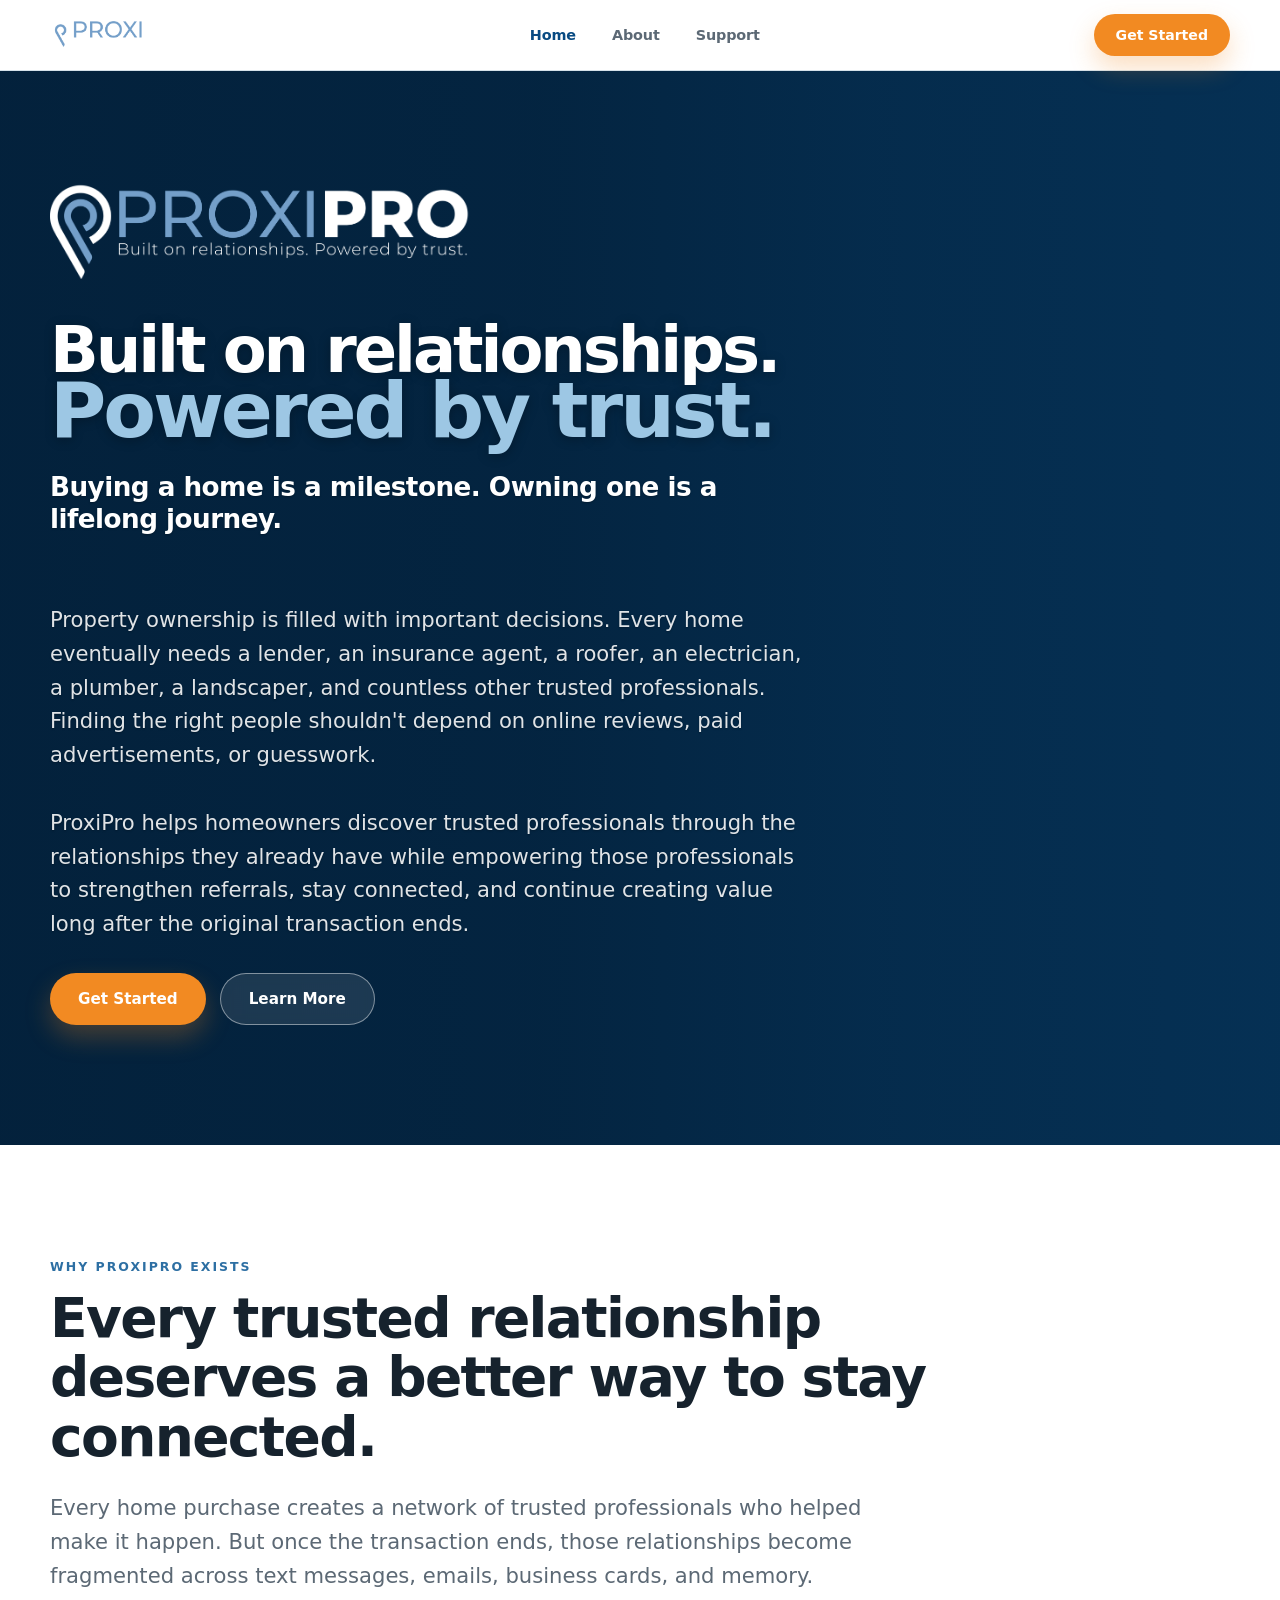
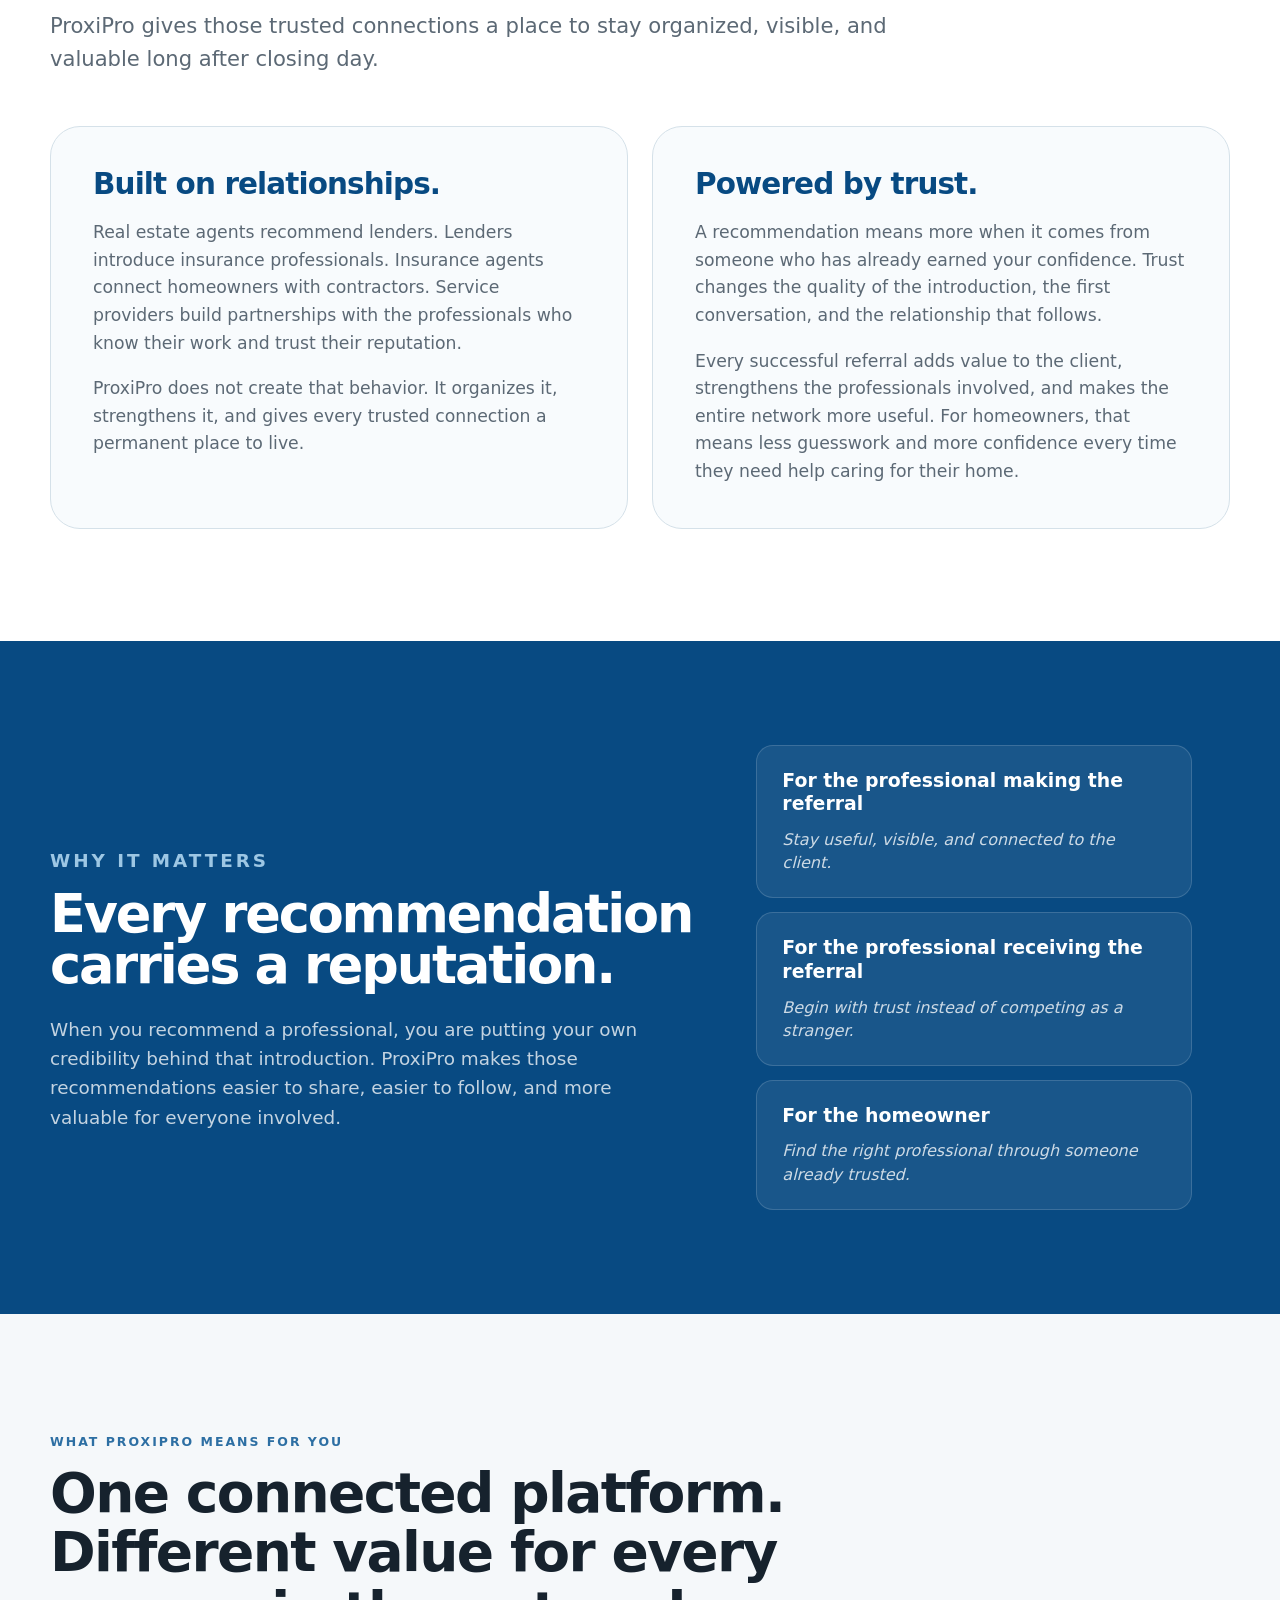
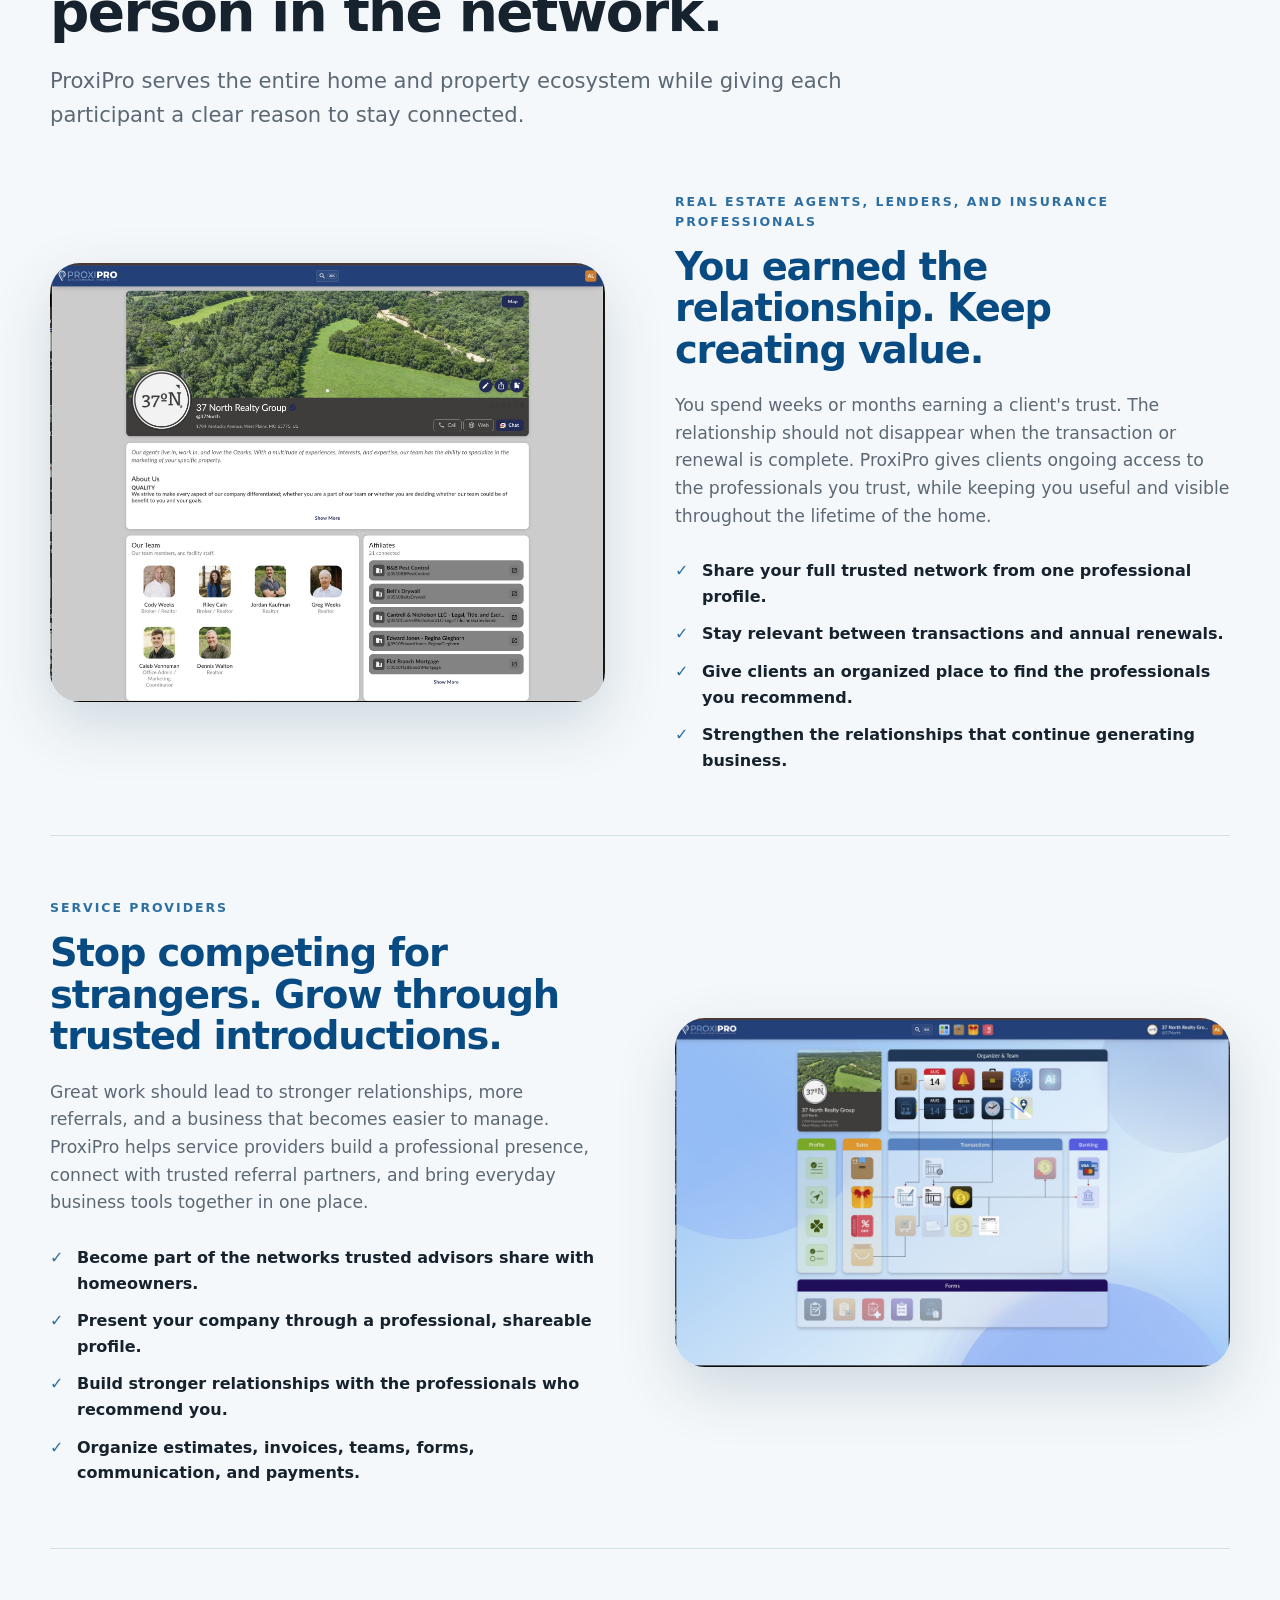
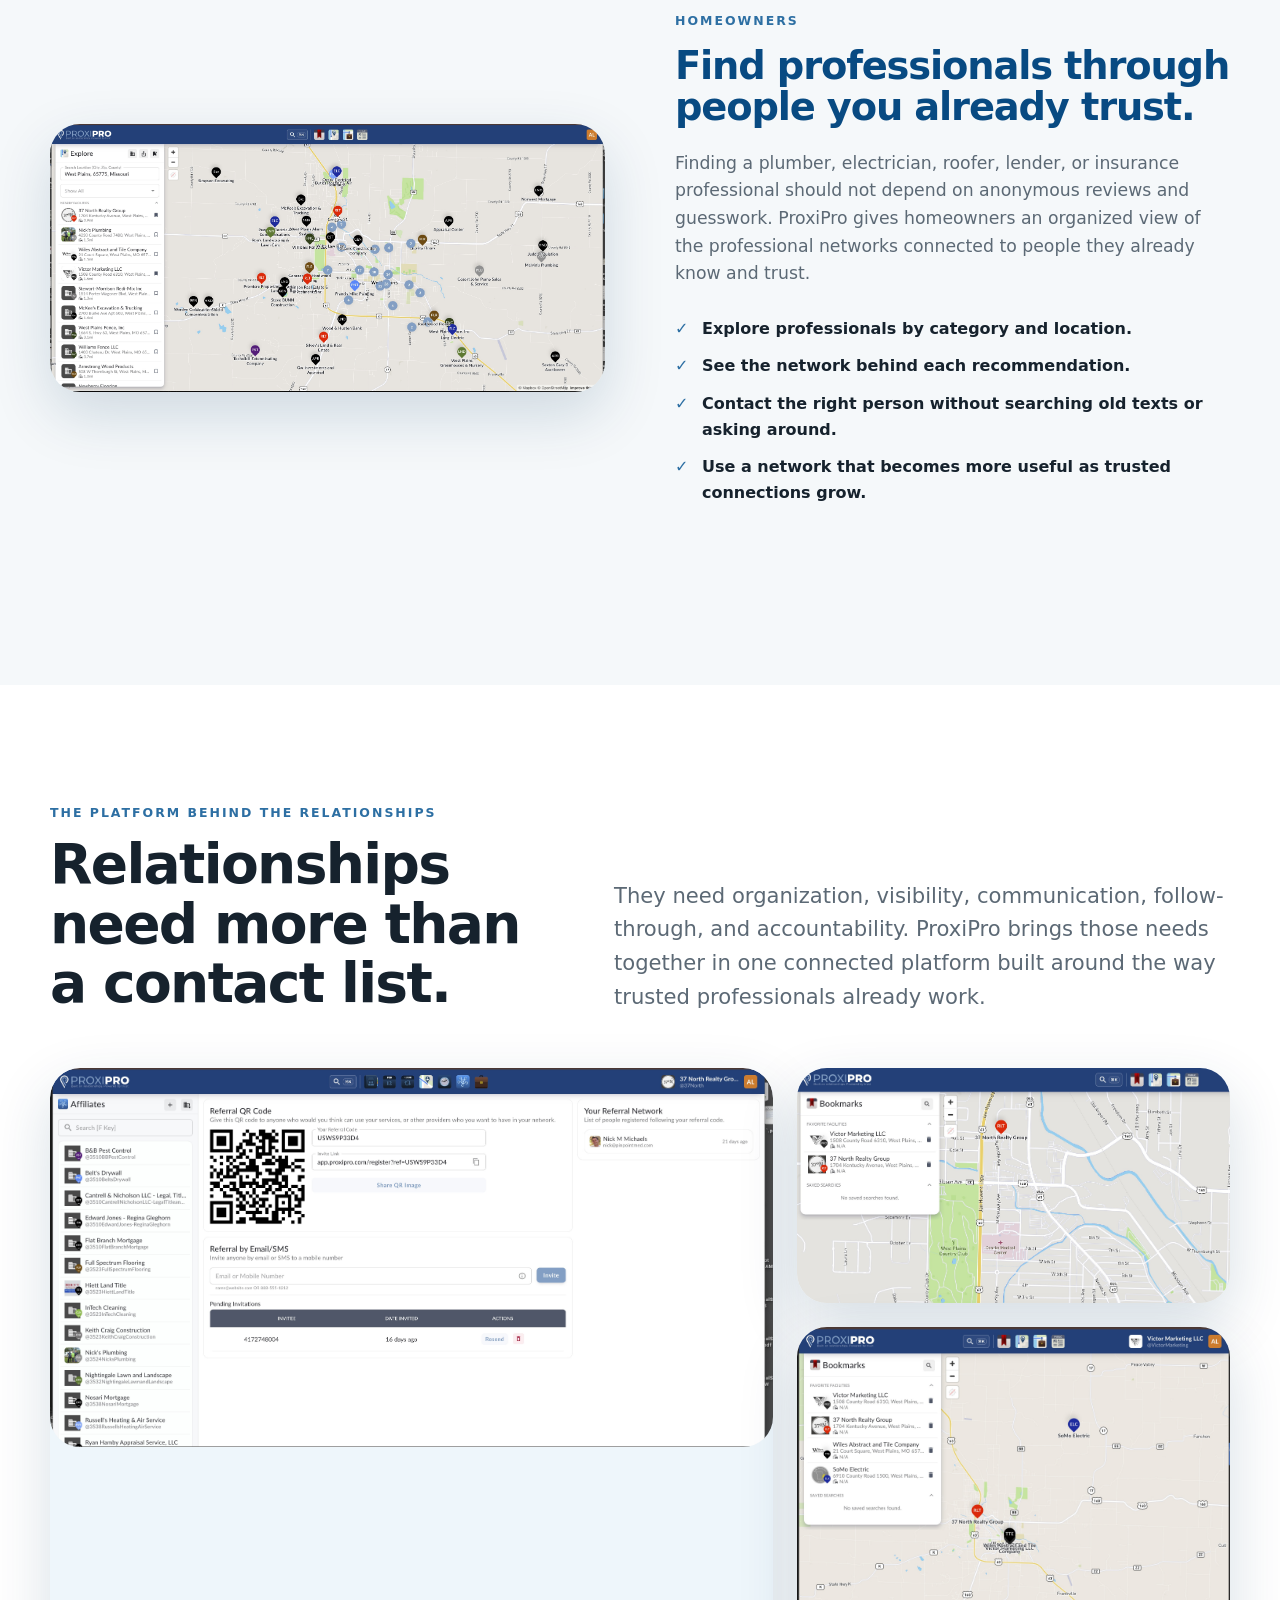
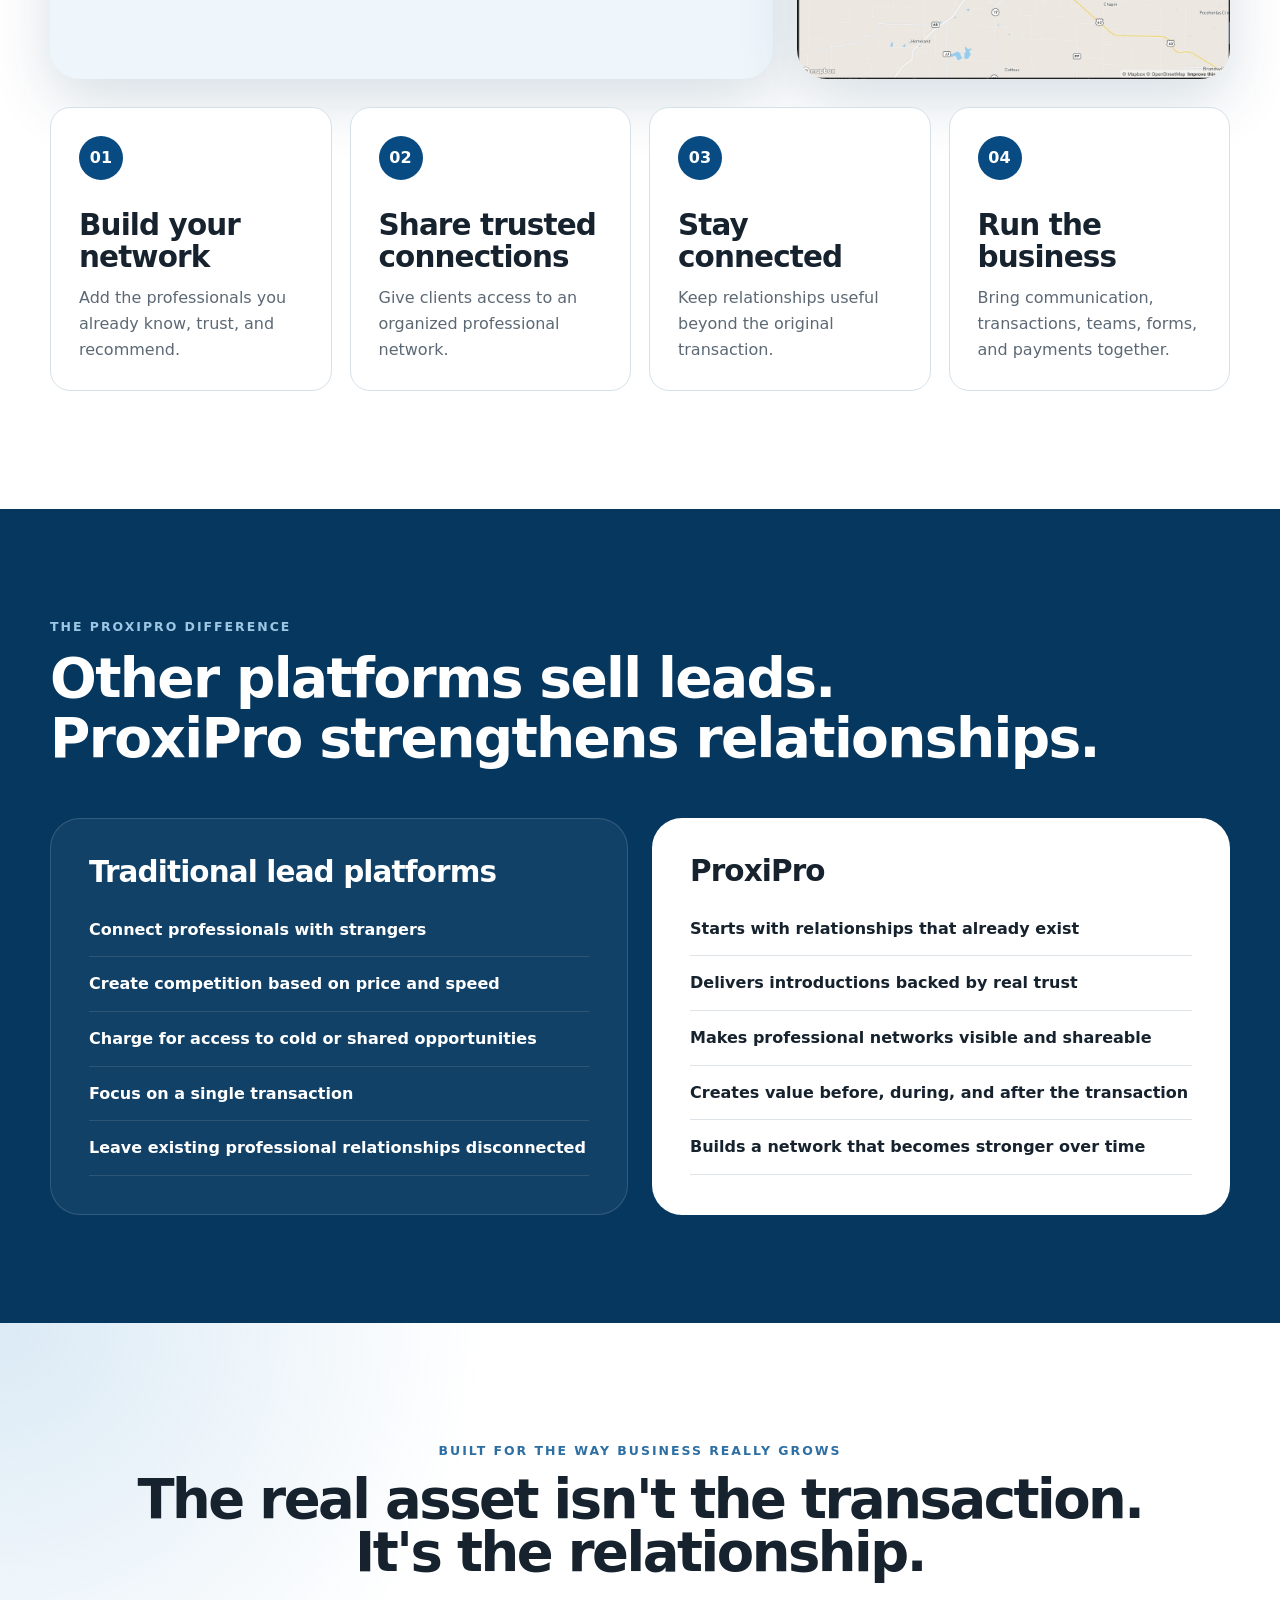
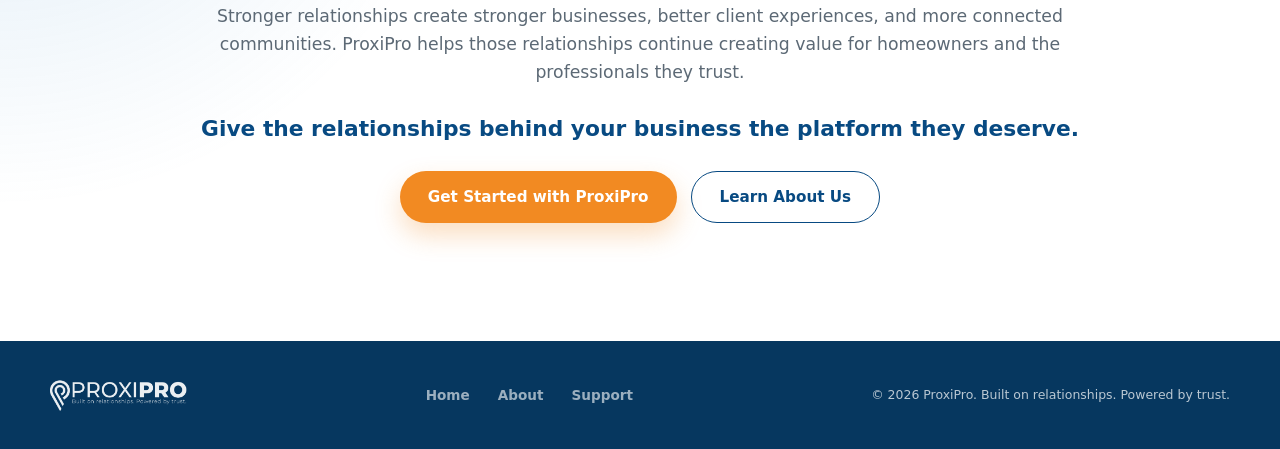
==== commit 37f06722: "Fix: restore missing assets and remove image cropping - Add ProxiProLogo.png, proxihero3.mp4 (were m" ====
--- a/index.html
+++ b/index.html
@@ -256,9 +256,9 @@
 
     .persona-media img {
       width: 100%;
-      aspect-ratio: 16 / 10.5;
-      object-fit: cover;
-      object-position: top;
+      display: block;
+      object-fit: contain;
+      background: #eef4f8;
     }
 
     /* ── Platform ── */
@@ -287,29 +287,24 @@
     }
 
     .showcase-large {
-      min-height: 530px;
-      display: flex;
-      align-items: center;
-      justify-content: center;
-      border: 2px dashed var(--line);
+      overflow: hidden;
+      border-radius: var(--radius-xl);
     }
 
     .showcase-large img {
       width: 100%;
-      height: 100%;
-      min-height: 530px;
-      object-fit: cover;
-      object-position: top;
+      display: block;
       border-radius: var(--radius-xl);
+      object-fit: contain;
     }
 
     .showcase-stack { display: grid; gap: 24px; }
 
     .showcase-small img {
       width: 100%;
-      aspect-ratio: 4 / 3;
-      object-fit: cover;
-      object-position: top;
+      display: block;
+      object-fit: contain;
+      background: #eef4f8;
     }
 
     .feature-grid {
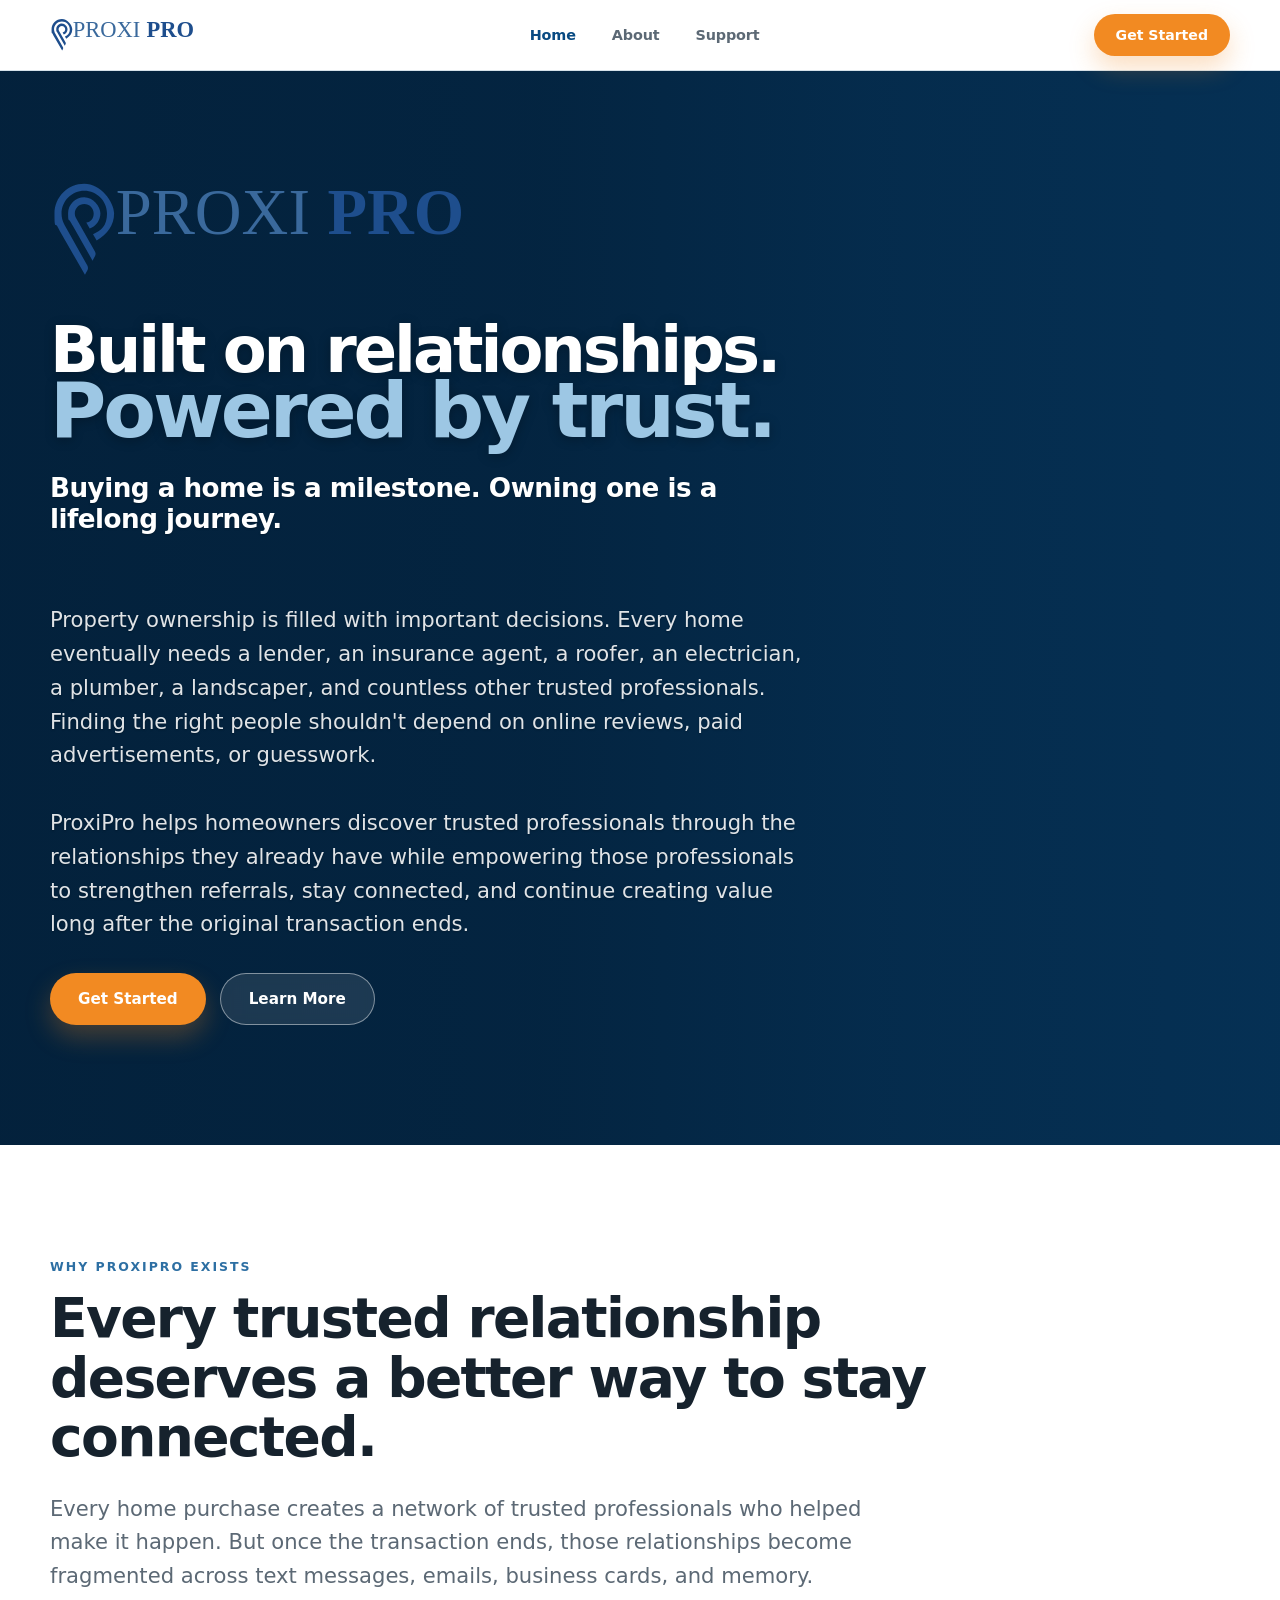
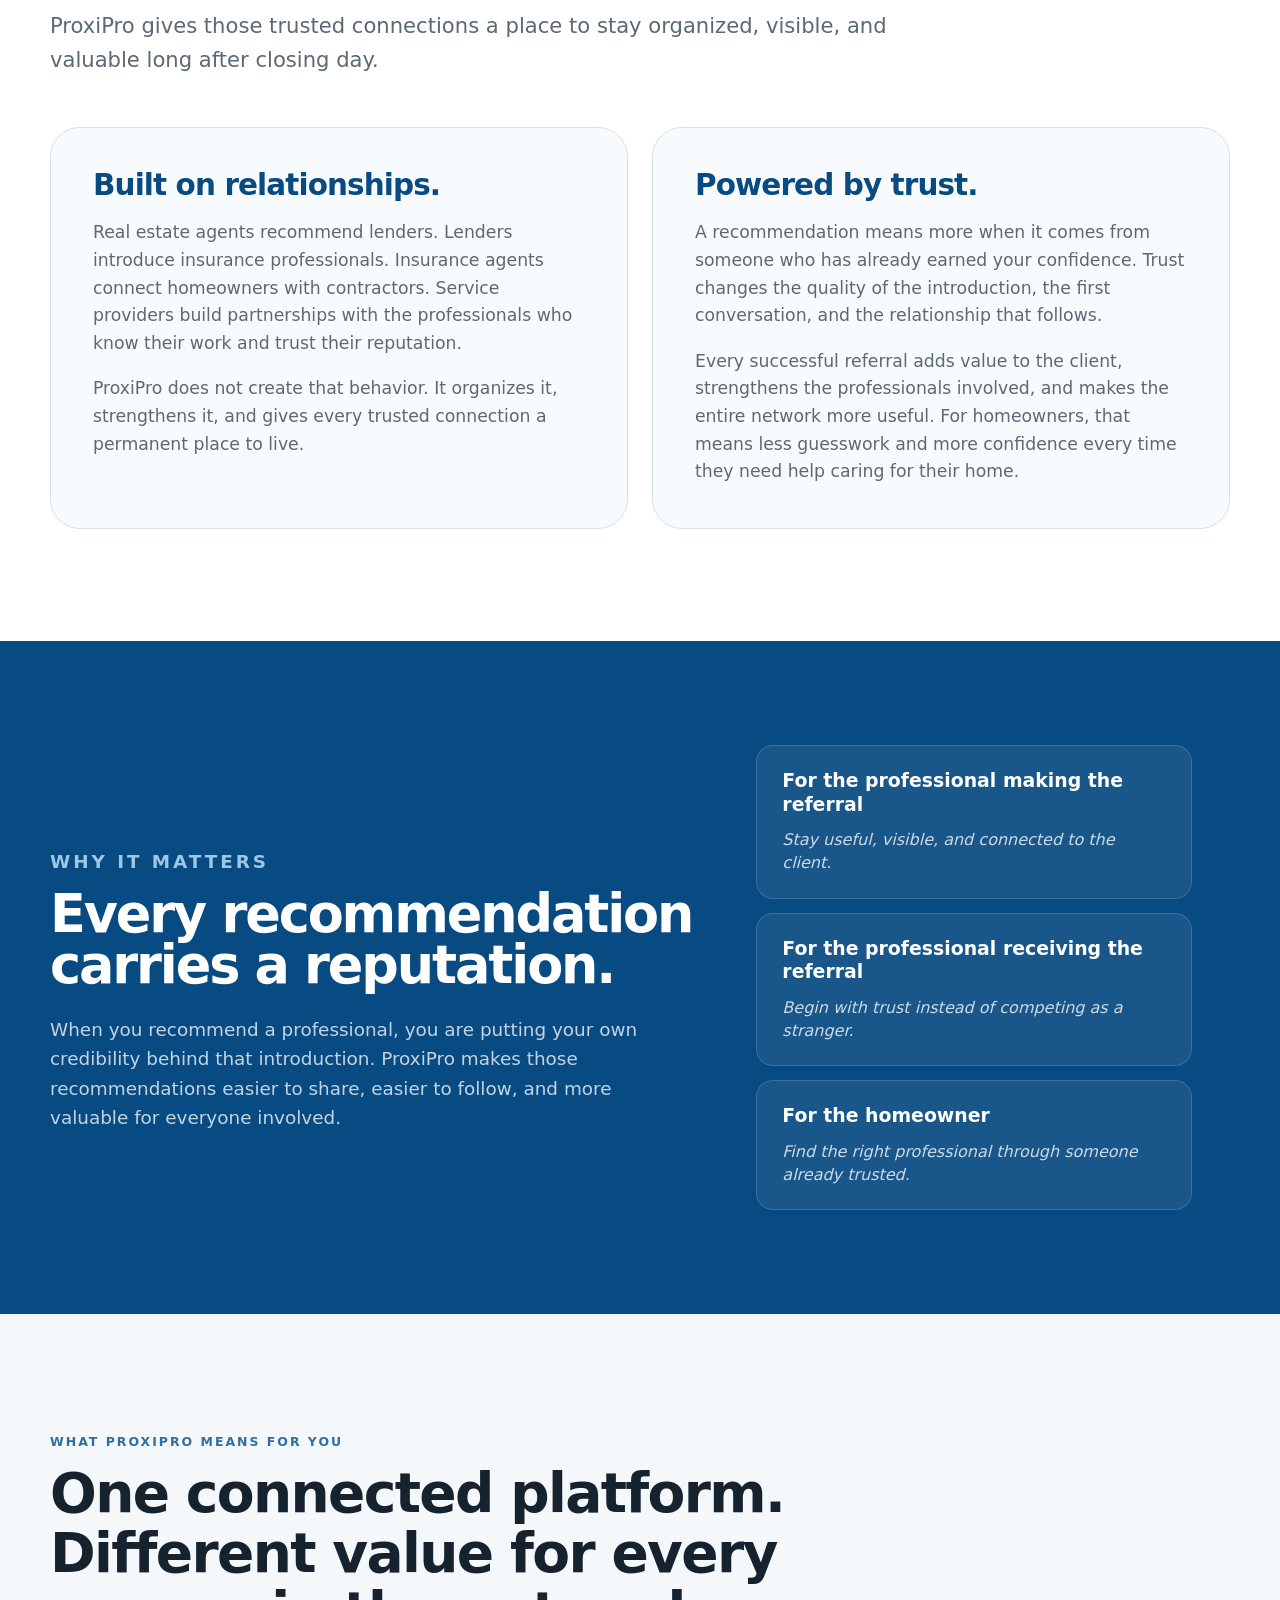
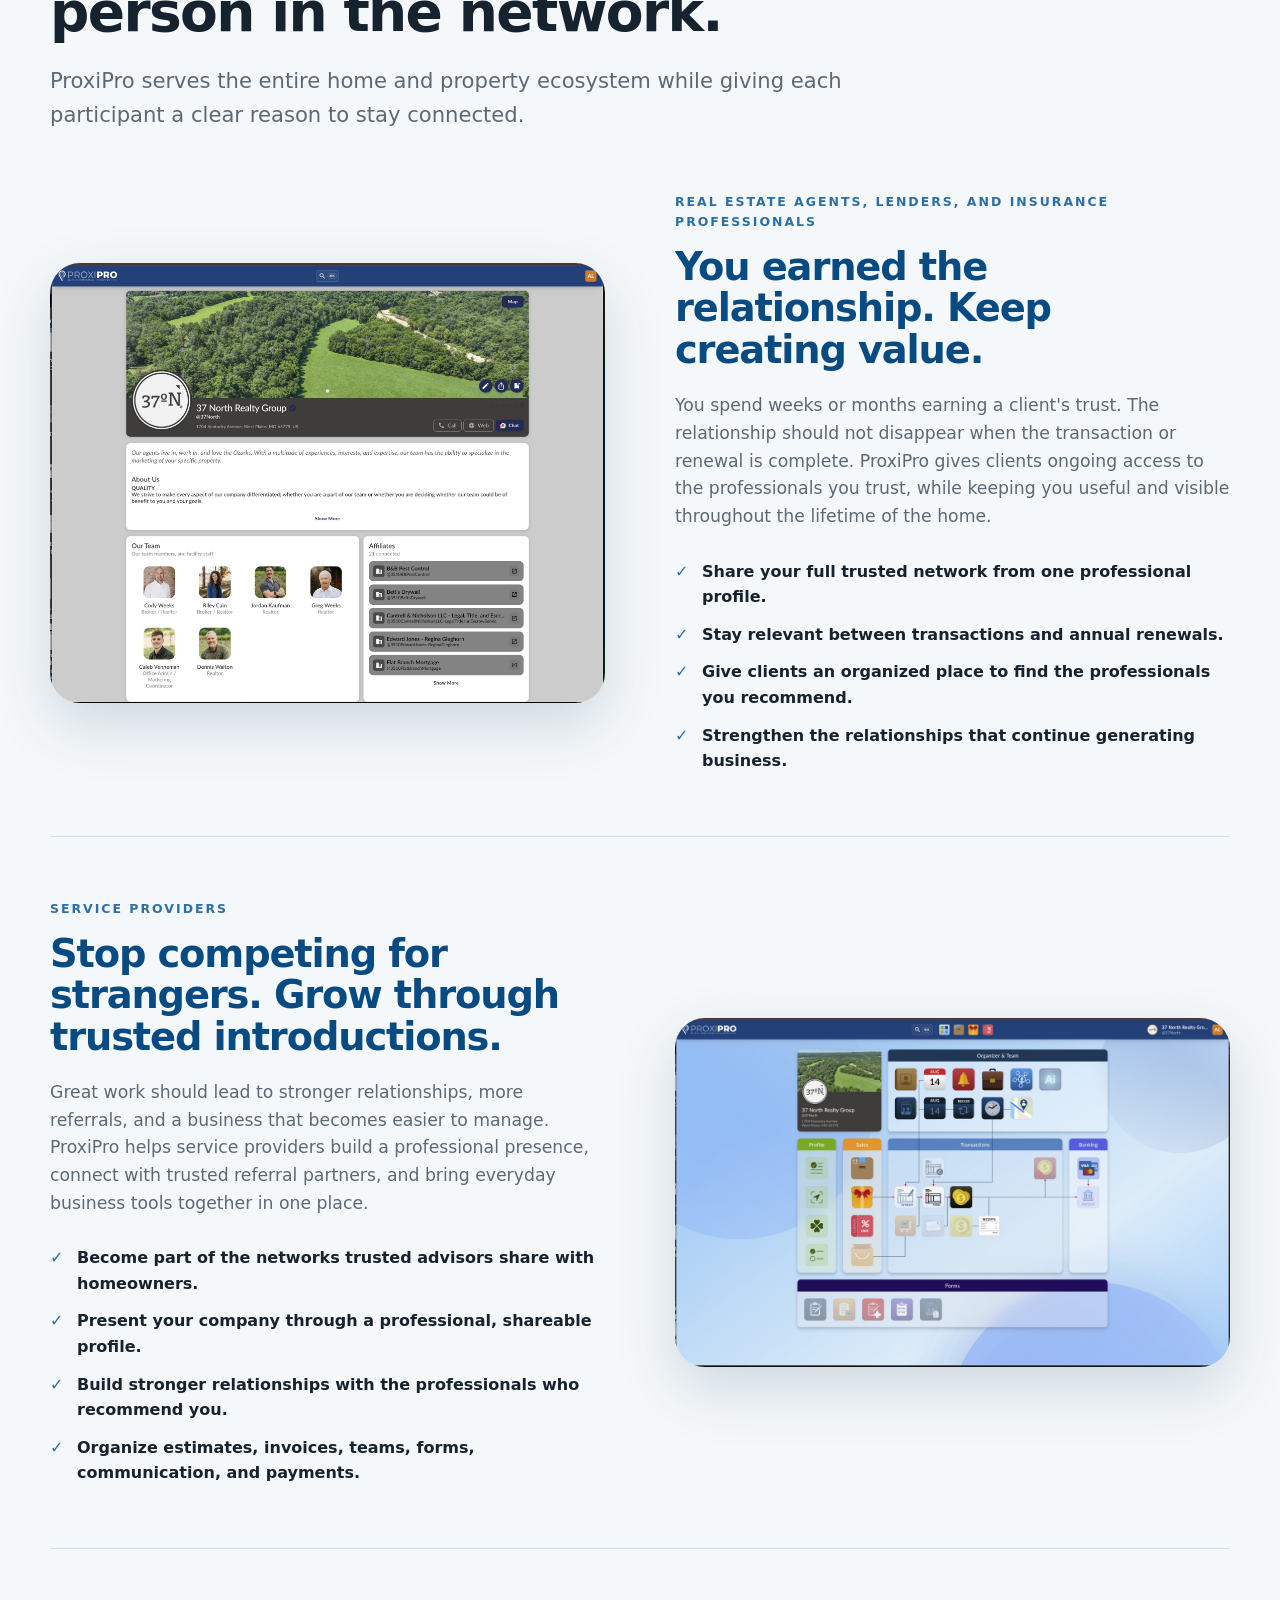
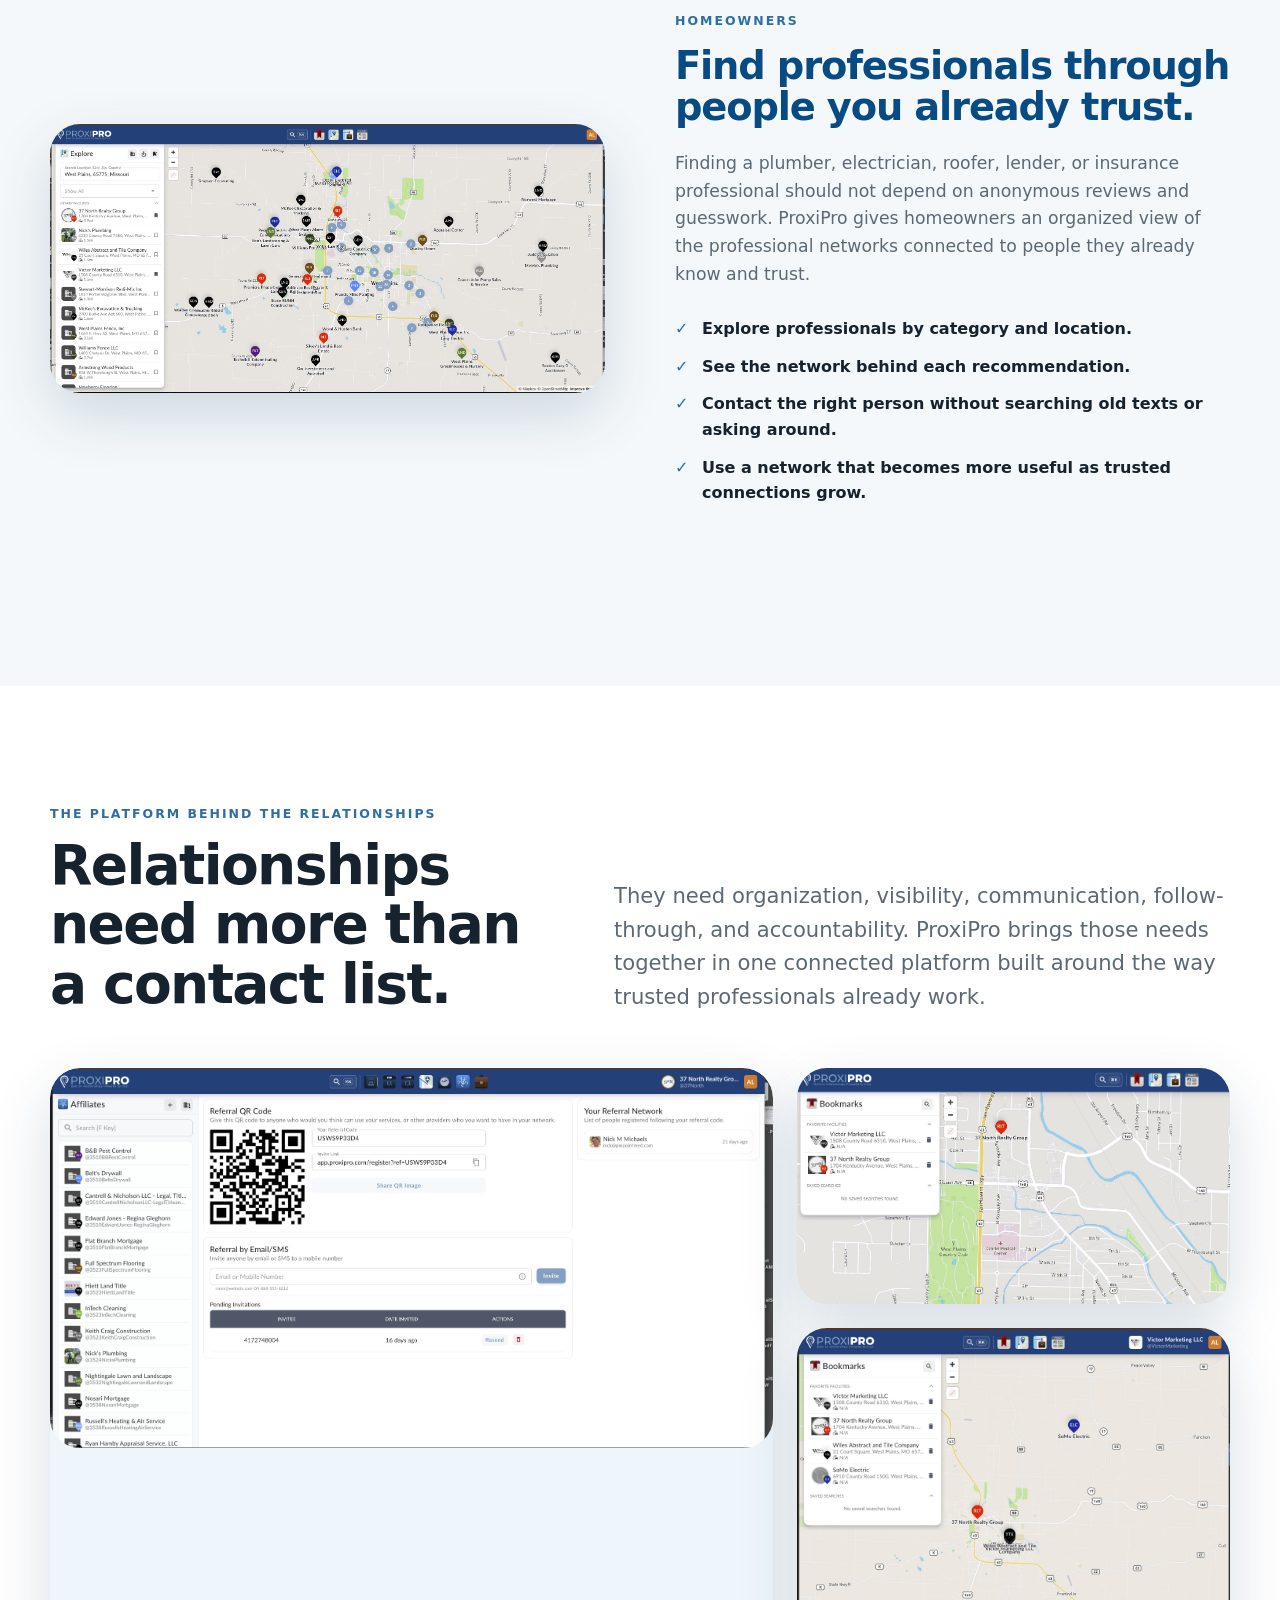
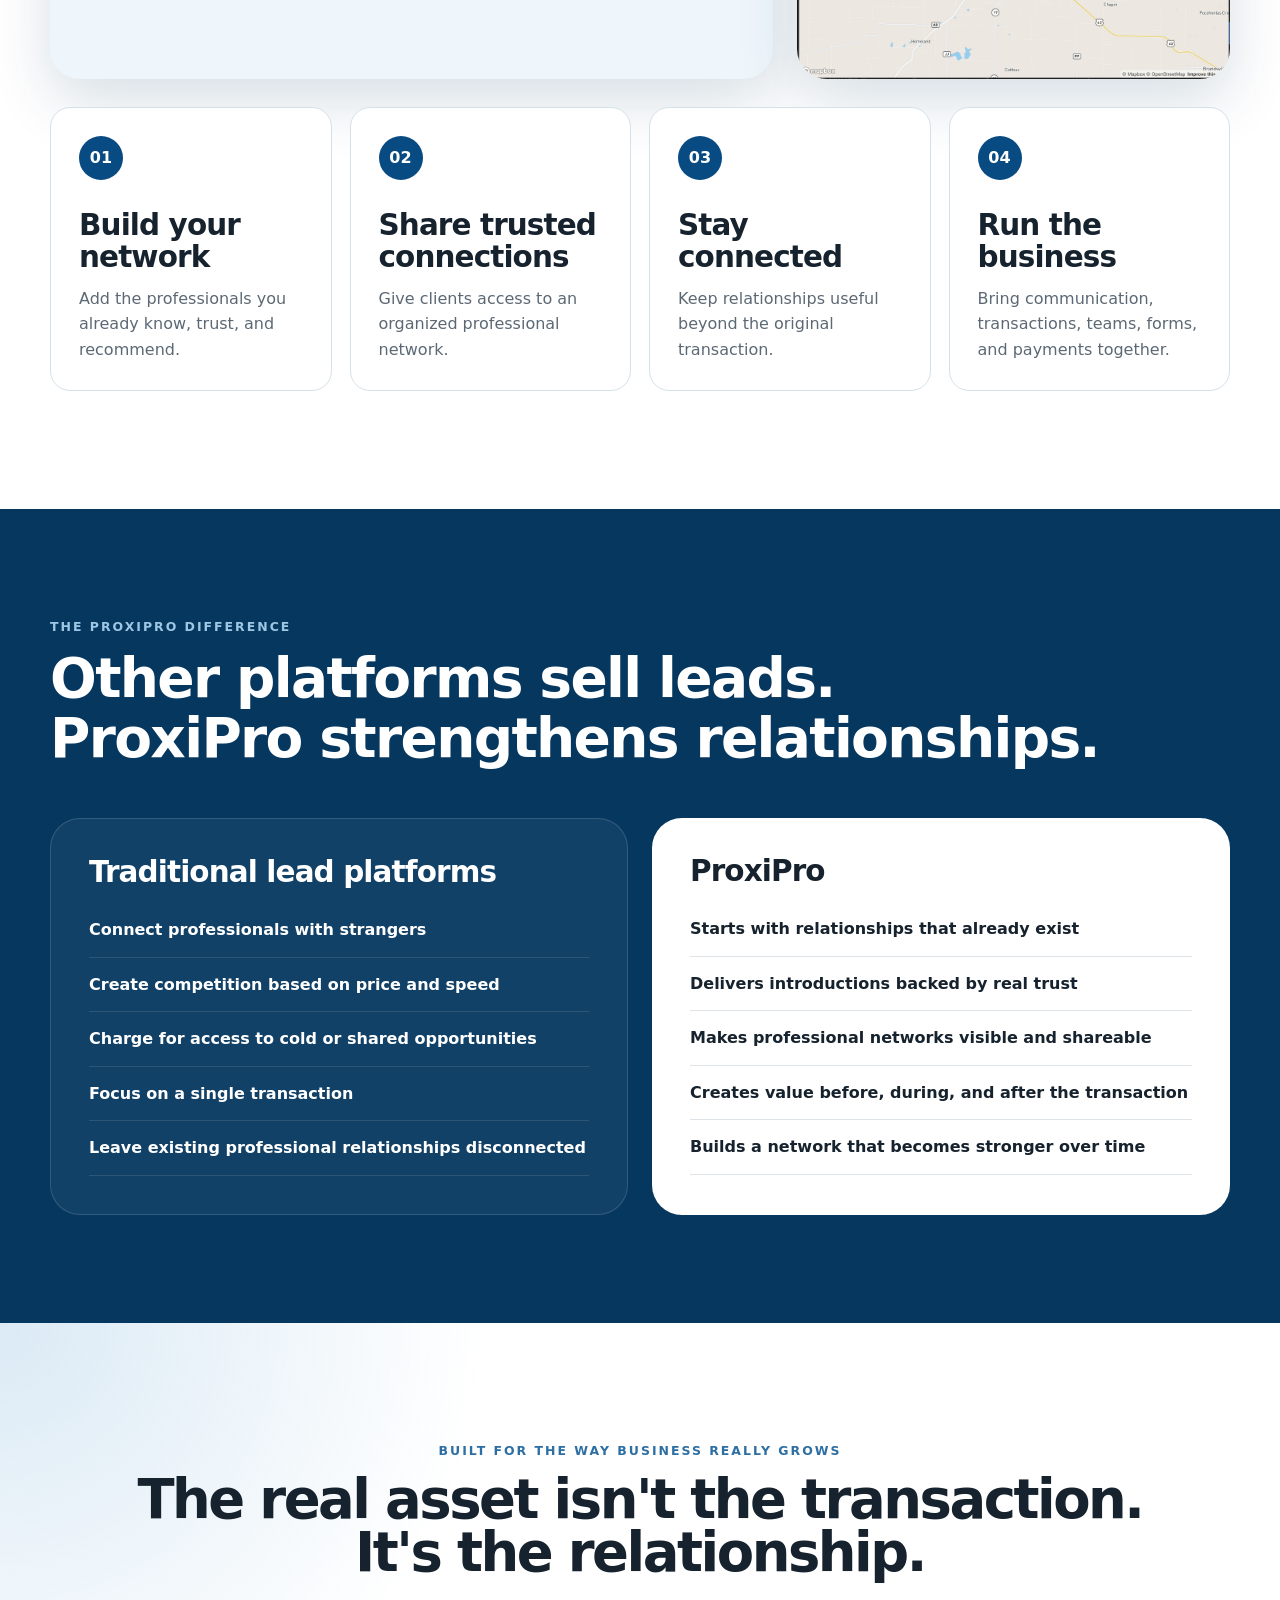
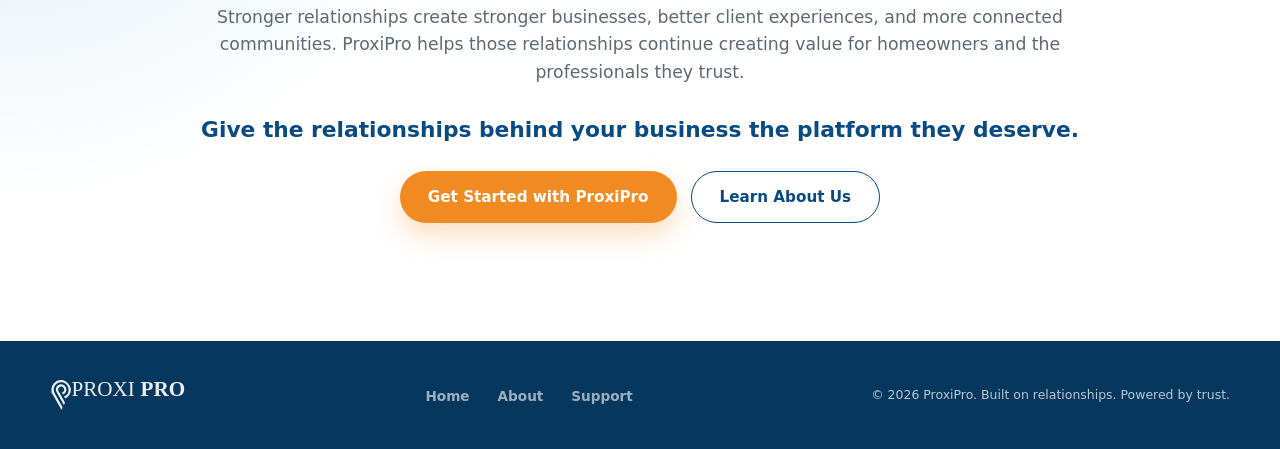
==== commit 1030f7ae: "Replace PNG logo with SVG version for white background compatibility Co-Authored-By: Claude Sonnet 4" ====
--- a/index.html
+++ b/index.html
@@ -487,7 +487,7 @@
 <nav class="nav">
   <div class="nav-inner">
     <a class="nav-logo" href="/">
-      <img src="assets/ProxiProLogo.png" alt="ProxiPro">
+      <img src="assets/ProxiProLogo.svg" alt="ProxiPro">
     </a>
     <ul class="nav-links">
       <li><a href="/" class="active">Home</a></li>
@@ -520,7 +520,7 @@
 
     <div class="container hero-grid">
       <div class="hero-copy">
-        <img class="brand-lockup" src="assets/ProxiProLogo.png" alt="ProxiPro">
+        <img class="brand-lockup" src="assets/ProxiProLogo.svg" alt="ProxiPro">
         <h1 class="hero-title">
           <span class="line1">Built on relationships.</span>
           <span class="line2">Powered by trust.</span>
@@ -780,7 +780,7 @@
 
 <footer class="footer">
   <div class="container footer-inner">
-    <img class="footer-logo" src="assets/ProxiProLogo.png" alt="ProxiPro">
+    <img class="footer-logo" src="assets/ProxiProLogo.svg" alt="ProxiPro">
     <ul class="footer-links">
       <li><a href="/">Home</a></li>
       <li><a href="/about">About</a></li>
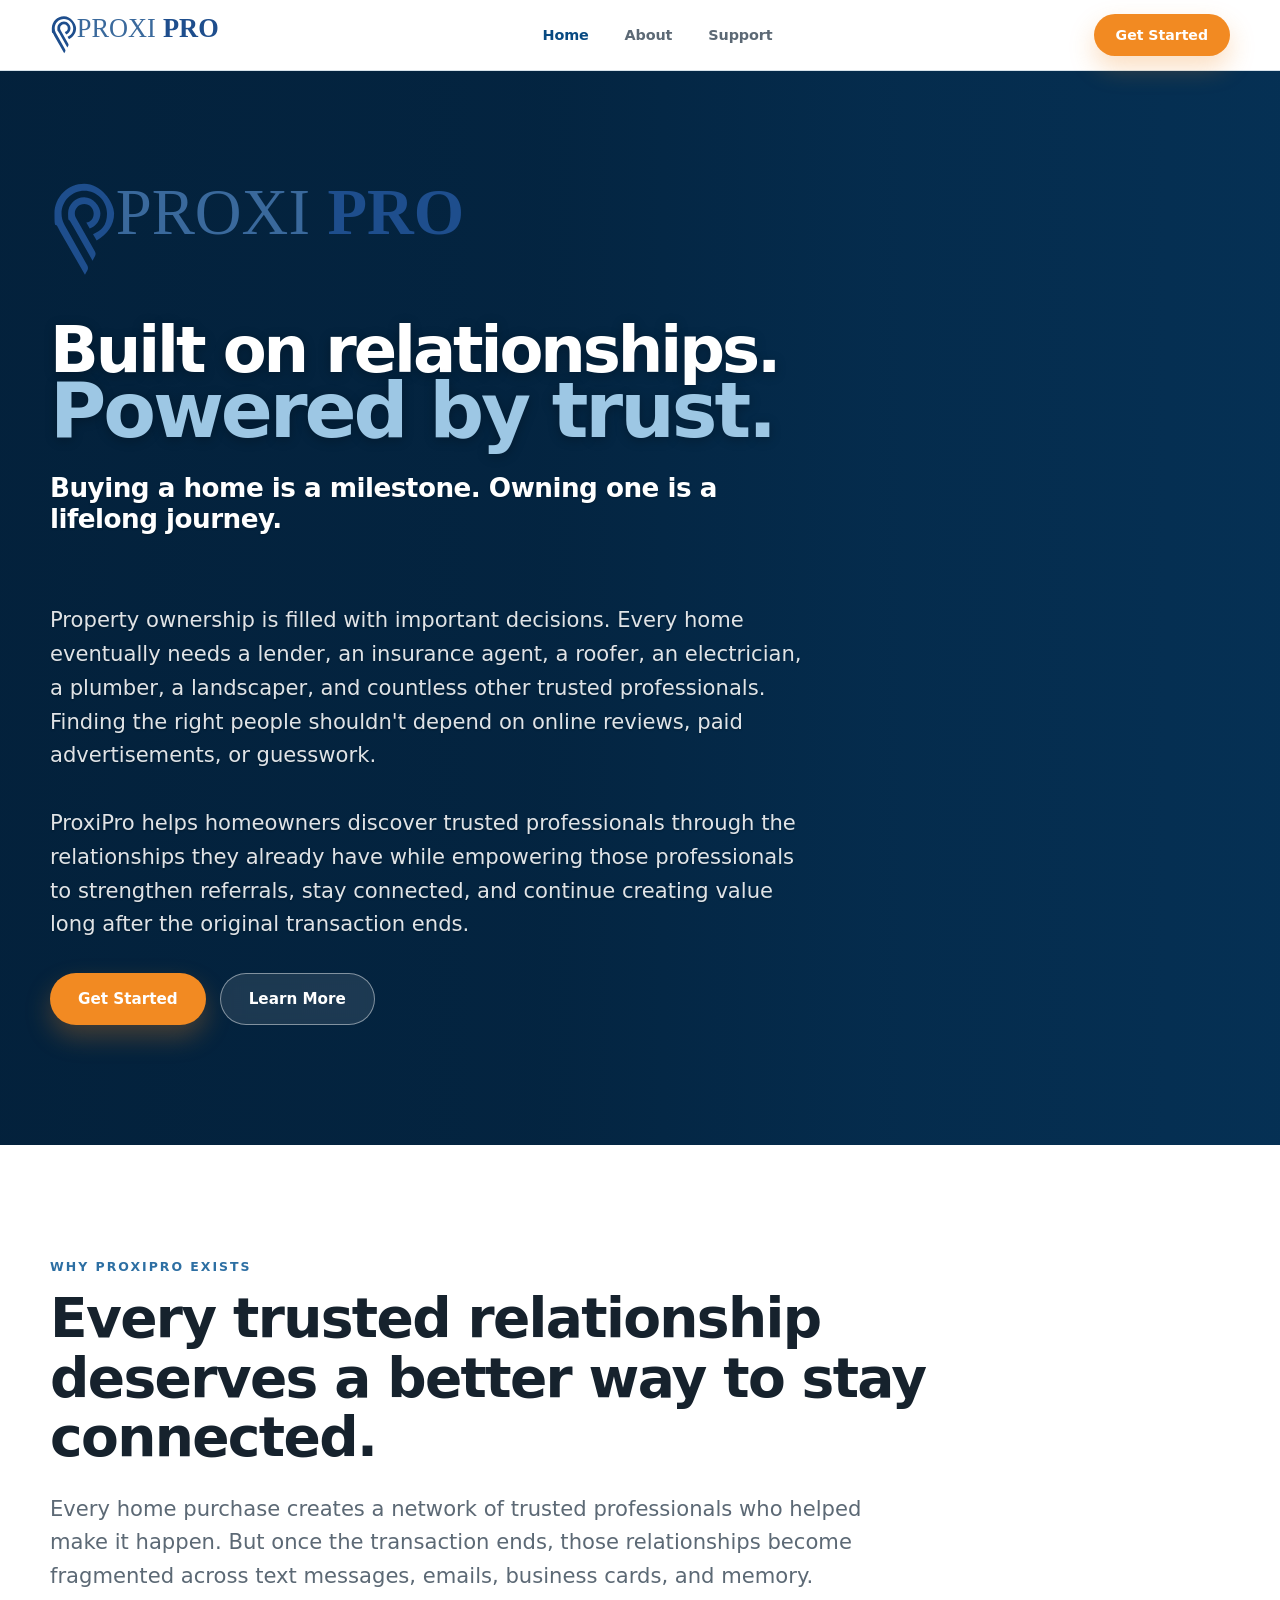
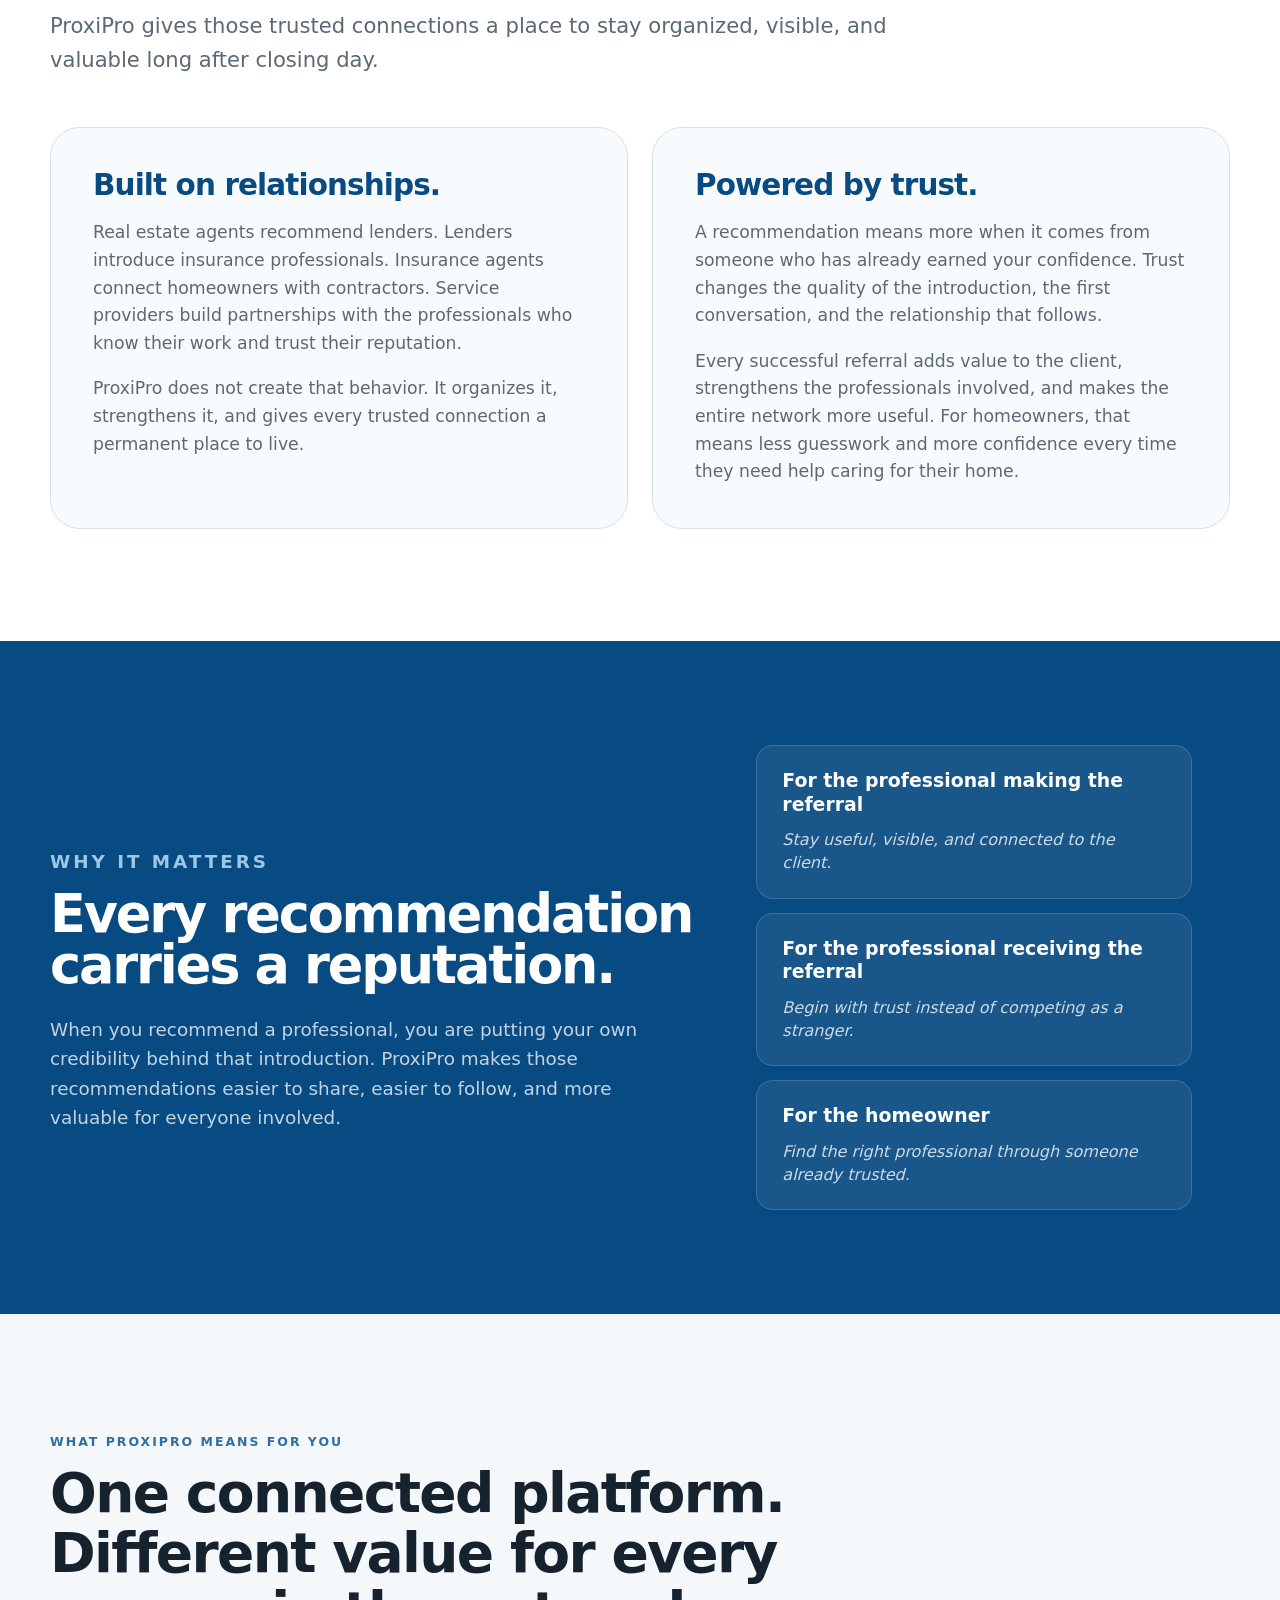
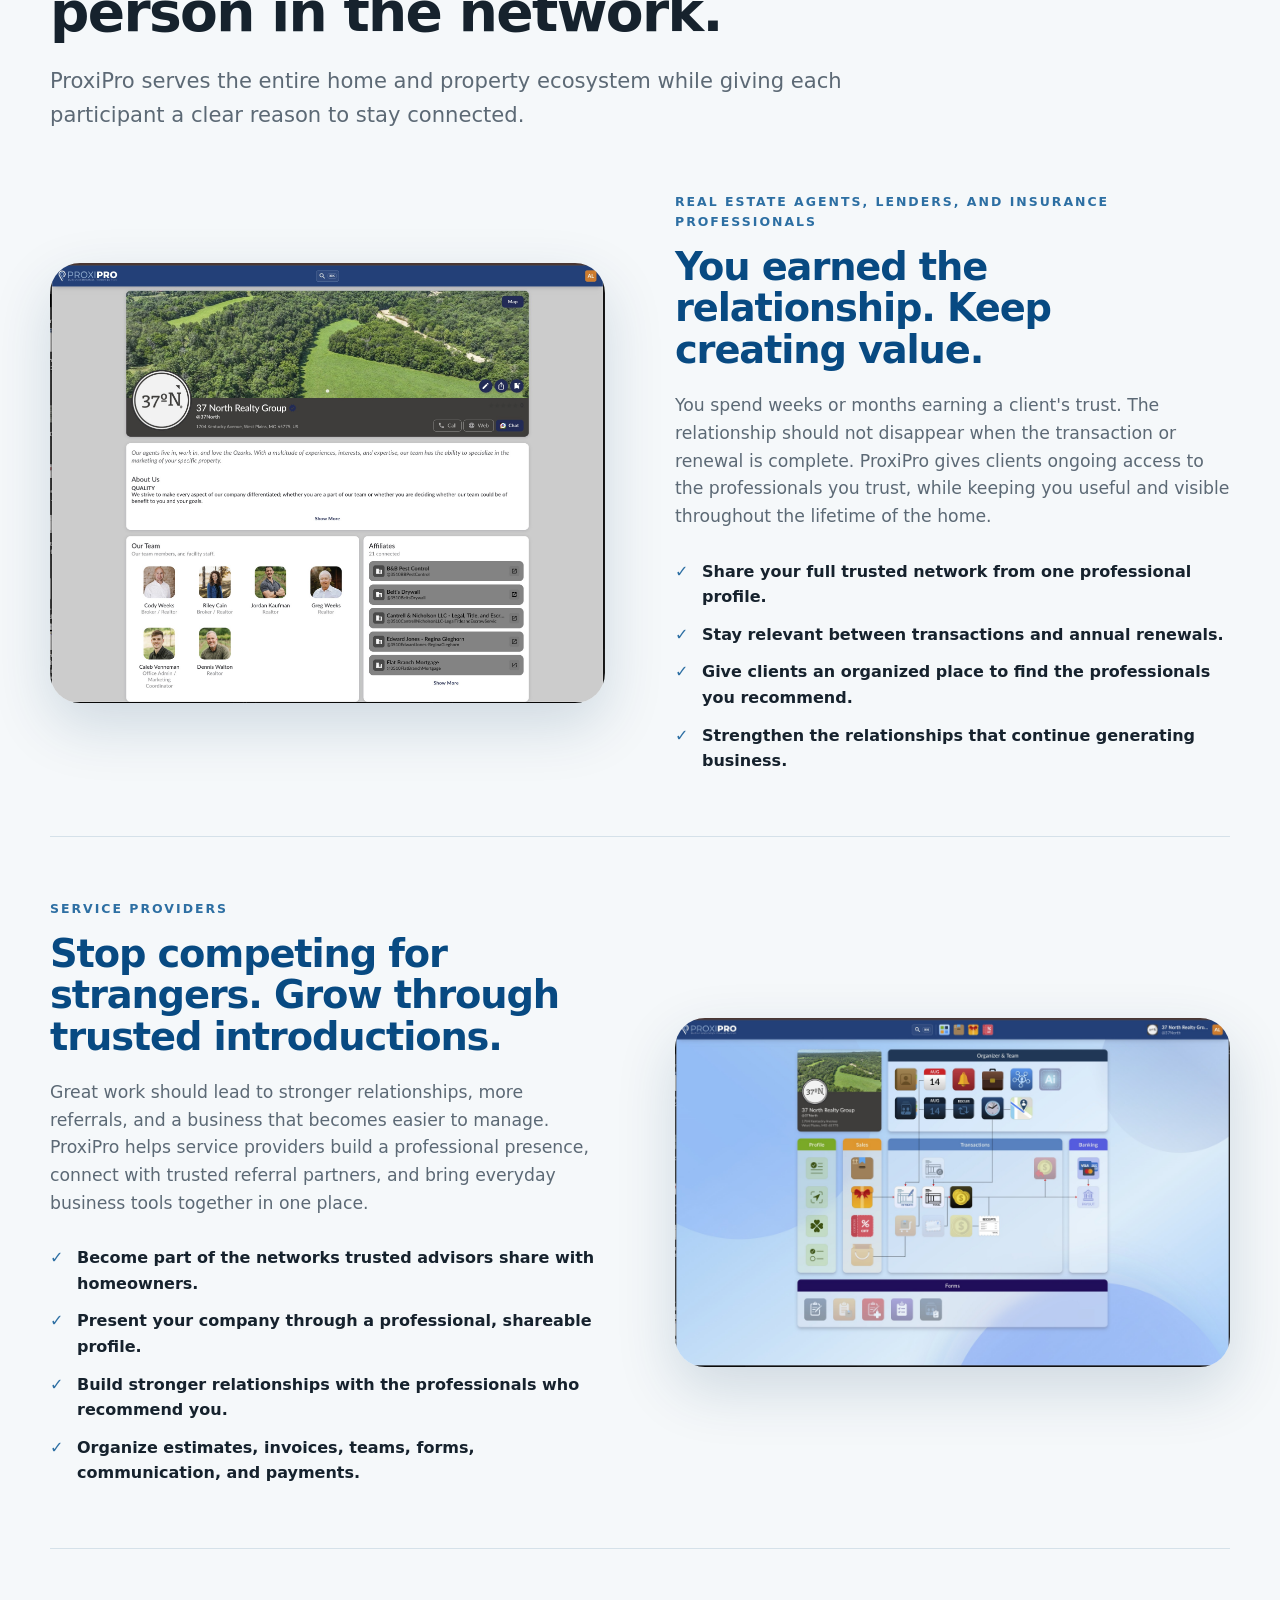
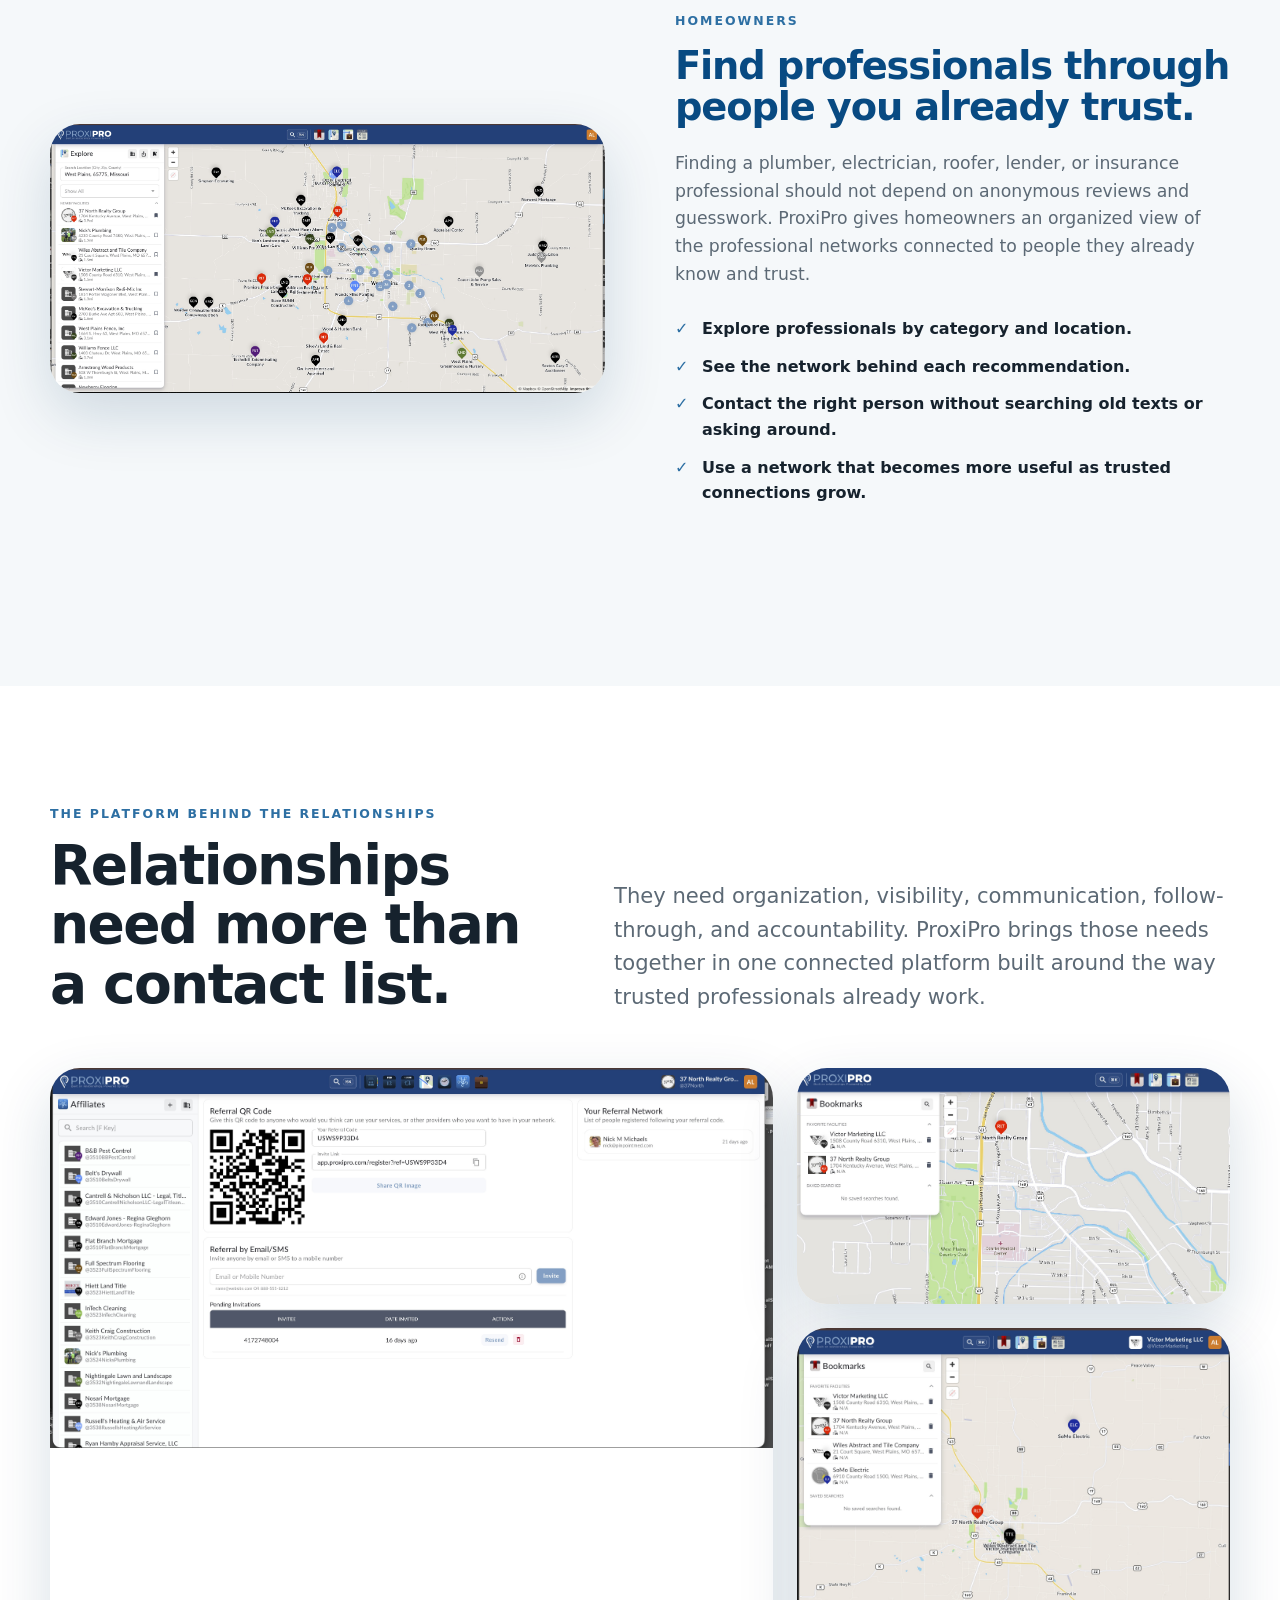
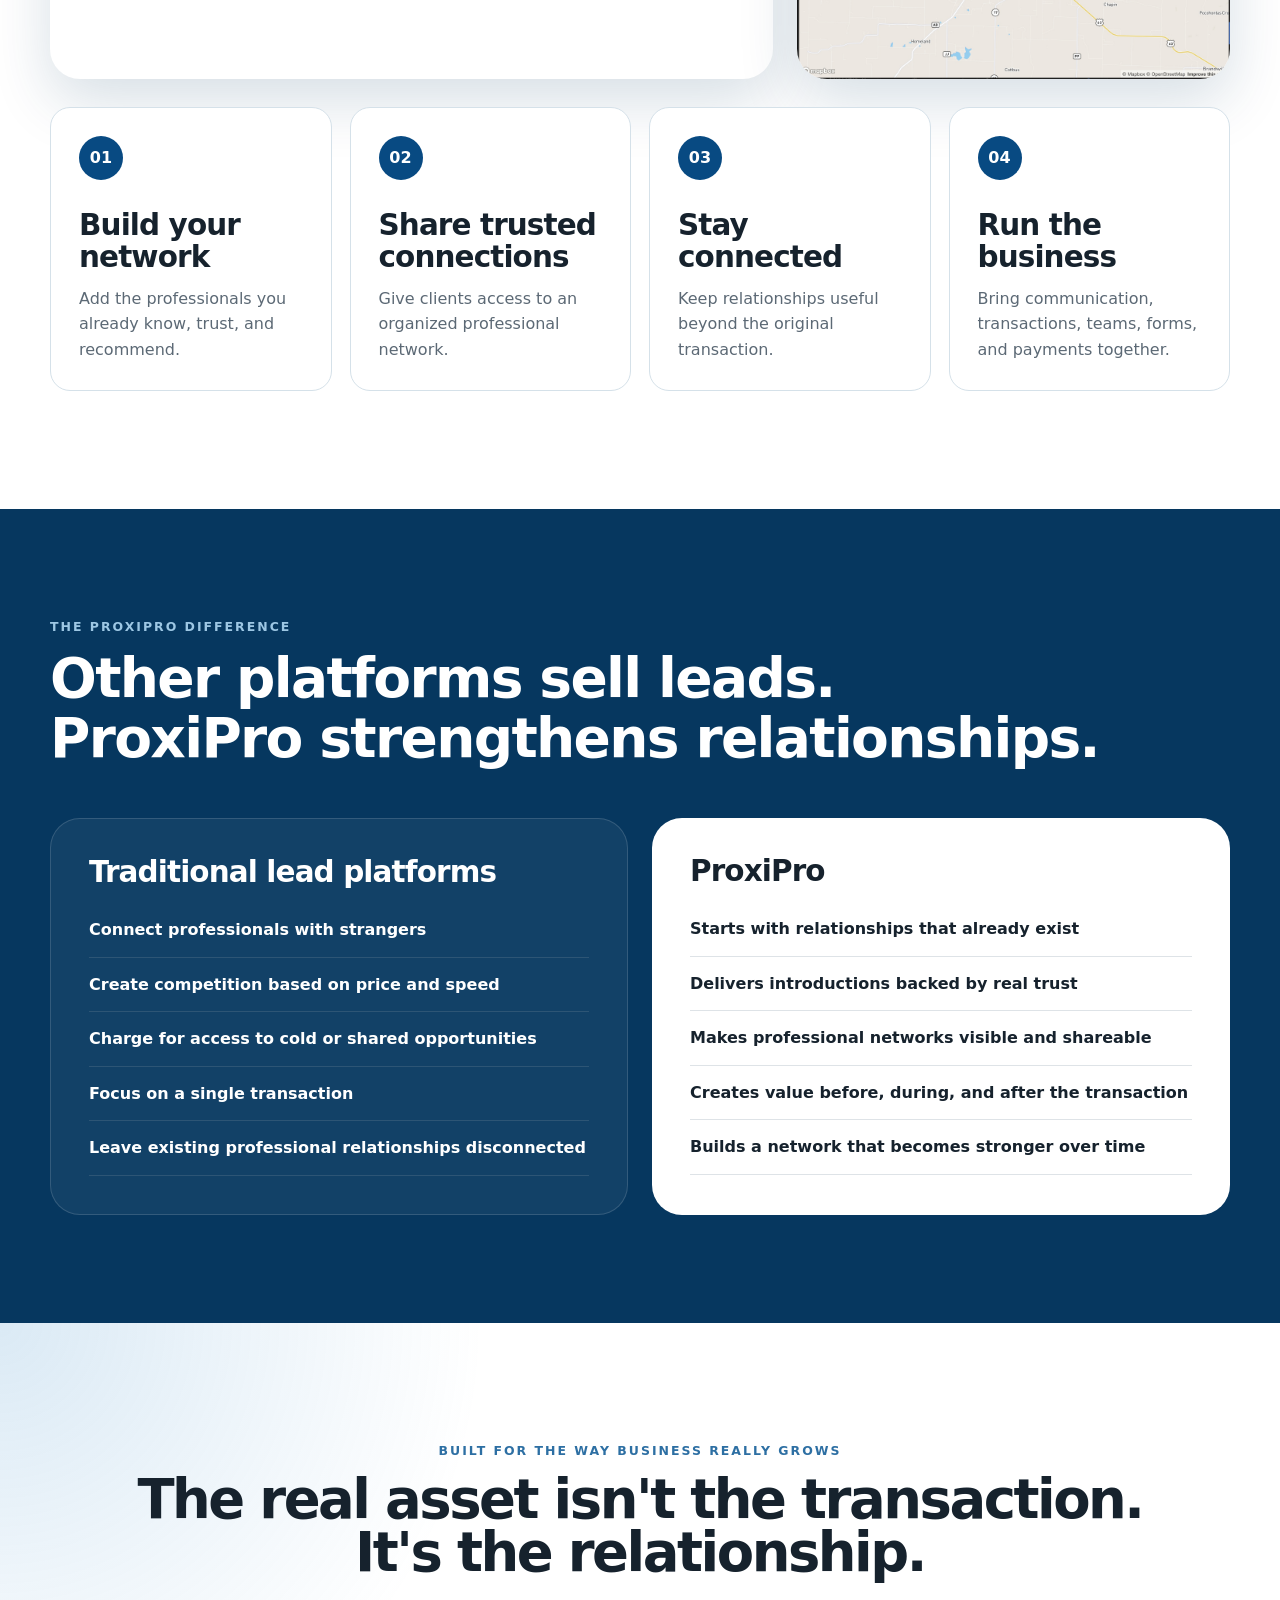
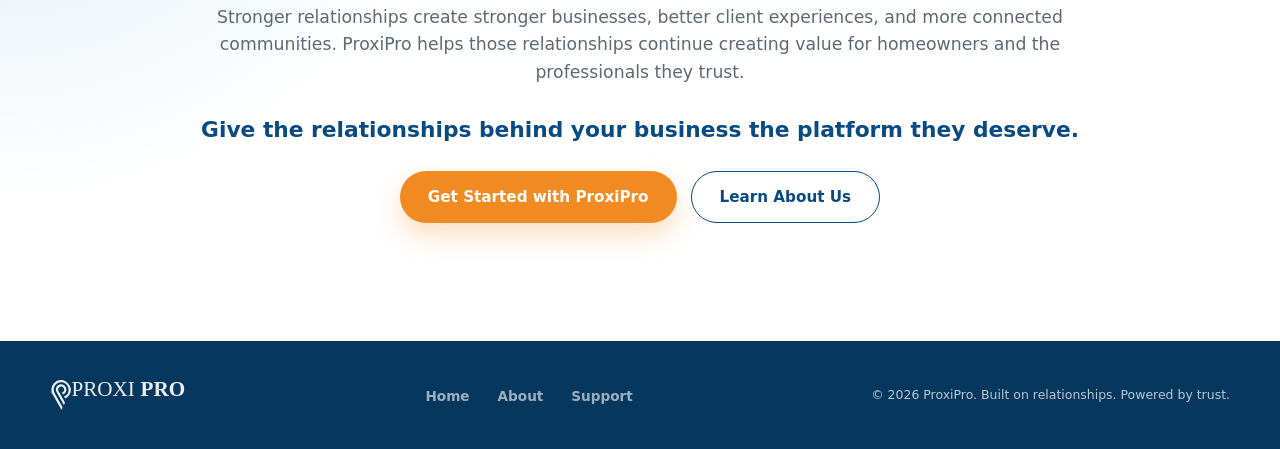
==== commit 57b40416: "Fix images, icons, logo, and false attribution - Remove object-fit:contain — all screenshots now dis" ====
--- a/index.html
+++ b/index.html
@@ -248,17 +248,15 @@
     }
 
     .persona-media {
+      border-radius: var(--radius-xl);
+      box-shadow: var(--shadow);
       overflow: hidden;
-      border-radius: var(--radius-xl);
-      background: #dfeaf1;
-      box-shadow: var(--shadow);
     }
 
     .persona-media img {
       width: 100%;
+      height: auto;
       display: block;
-      object-fit: contain;
-      background: #eef4f8;
     }
 
     /* ── Platform ── */
@@ -282,29 +280,21 @@
     .showcase-small {
       overflow: hidden;
       border-radius: var(--radius-xl);
-      background: var(--ice);
       box-shadow: var(--shadow);
-    }
-
-    .showcase-large {
-      overflow: hidden;
-      border-radius: var(--radius-xl);
     }
 
     .showcase-large img {
       width: 100%;
+      height: auto;
       display: block;
-      border-radius: var(--radius-xl);
-      object-fit: contain;
     }
 
     .showcase-stack { display: grid; gap: 24px; }
 
     .showcase-small img {
       width: 100%;
+      height: auto;
       display: block;
-      object-fit: contain;
-      background: #eef4f8;
     }
 
     .feature-grid {
--- a/styles.css
+++ b/styles.css
@@ -134,8 +134,9 @@
 }
 
 .nav-logo img {
-  height: 34px;
+  height: 40px;
   width: auto;
+  min-width: 160px;
 }
 
 .nav-links {
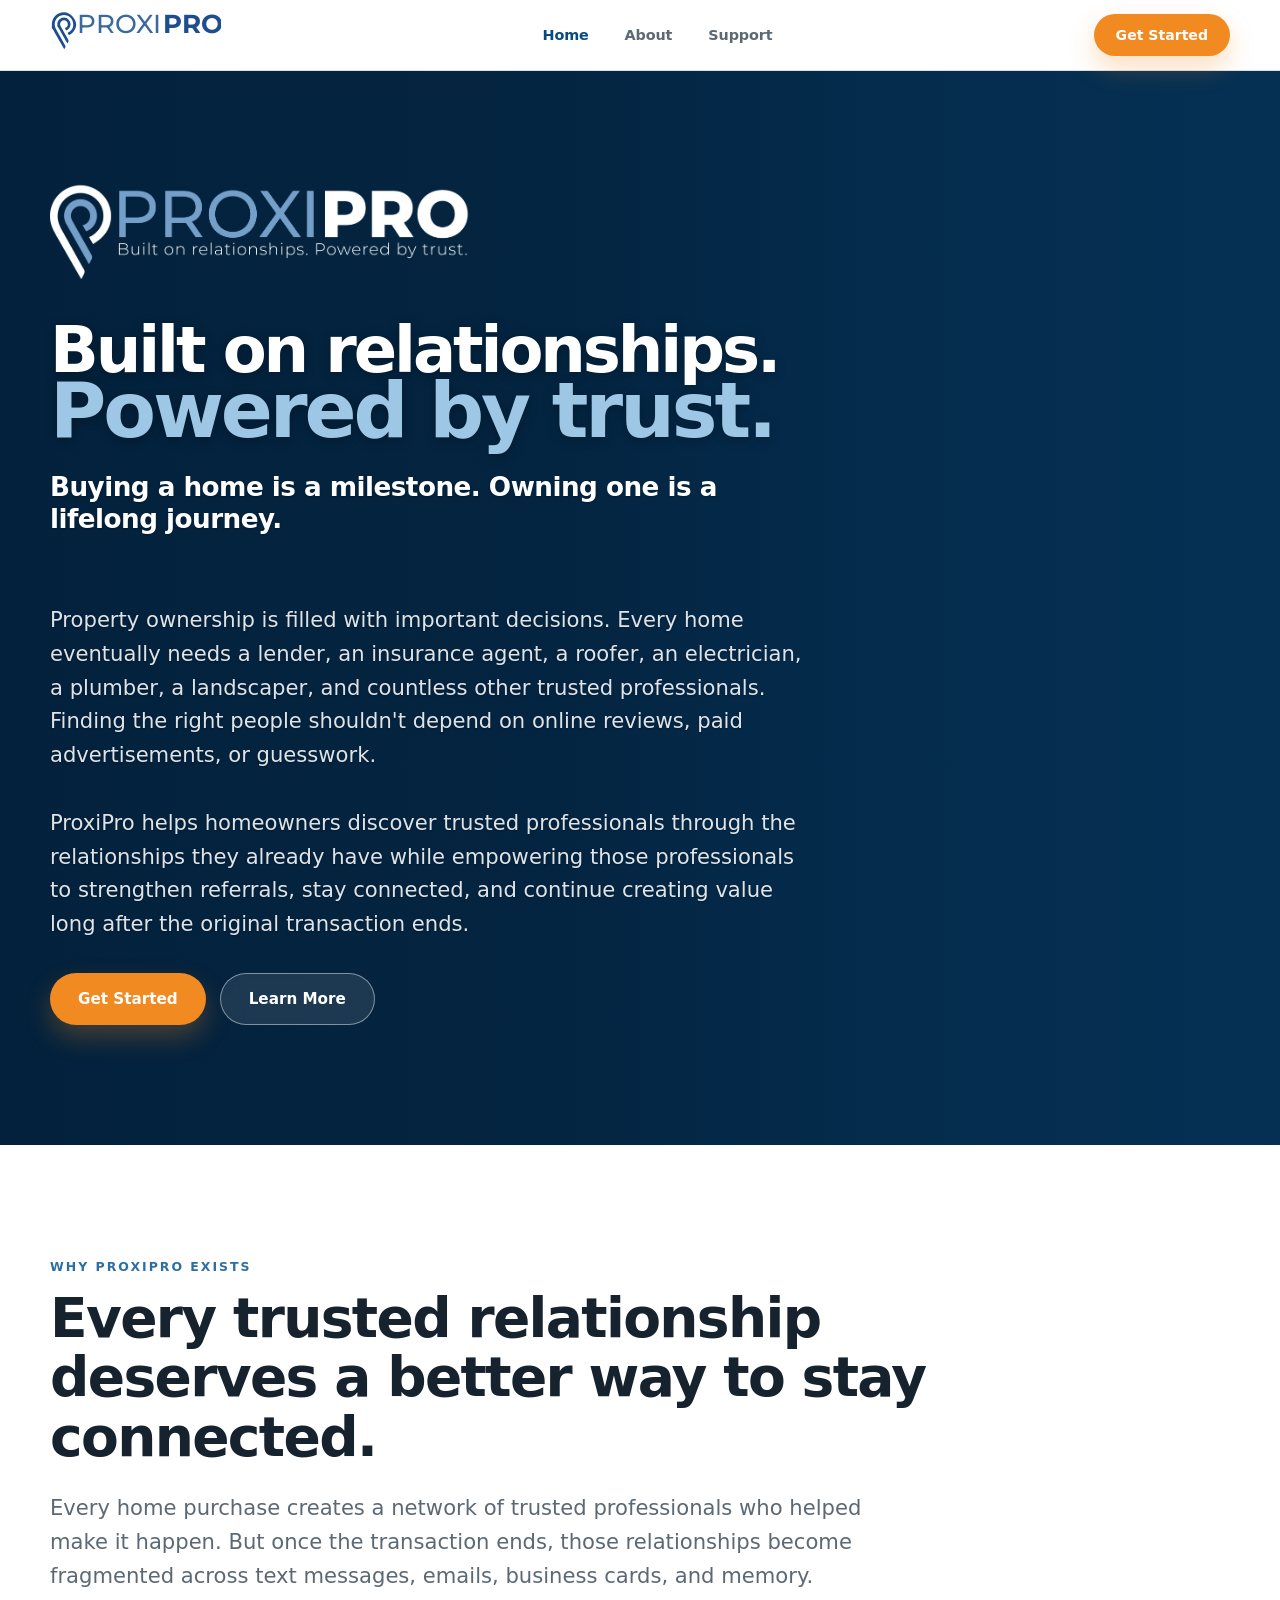
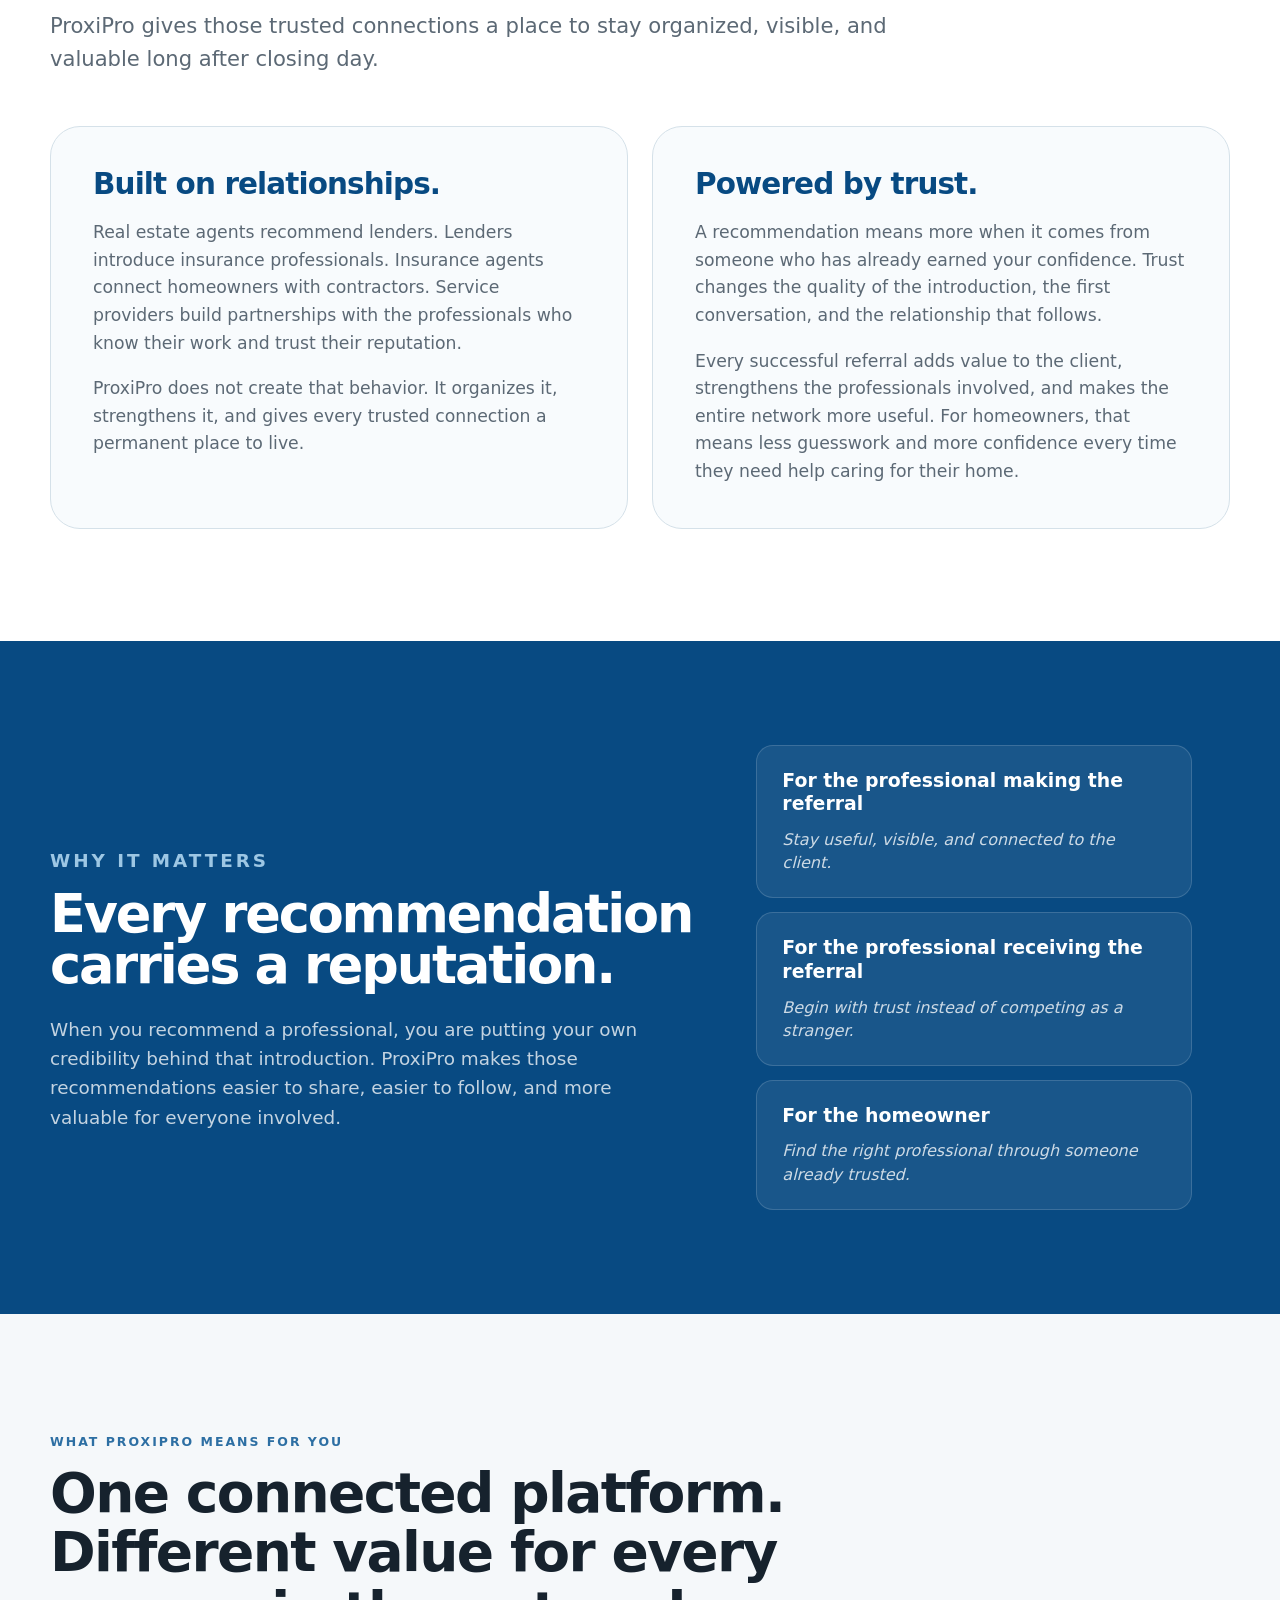
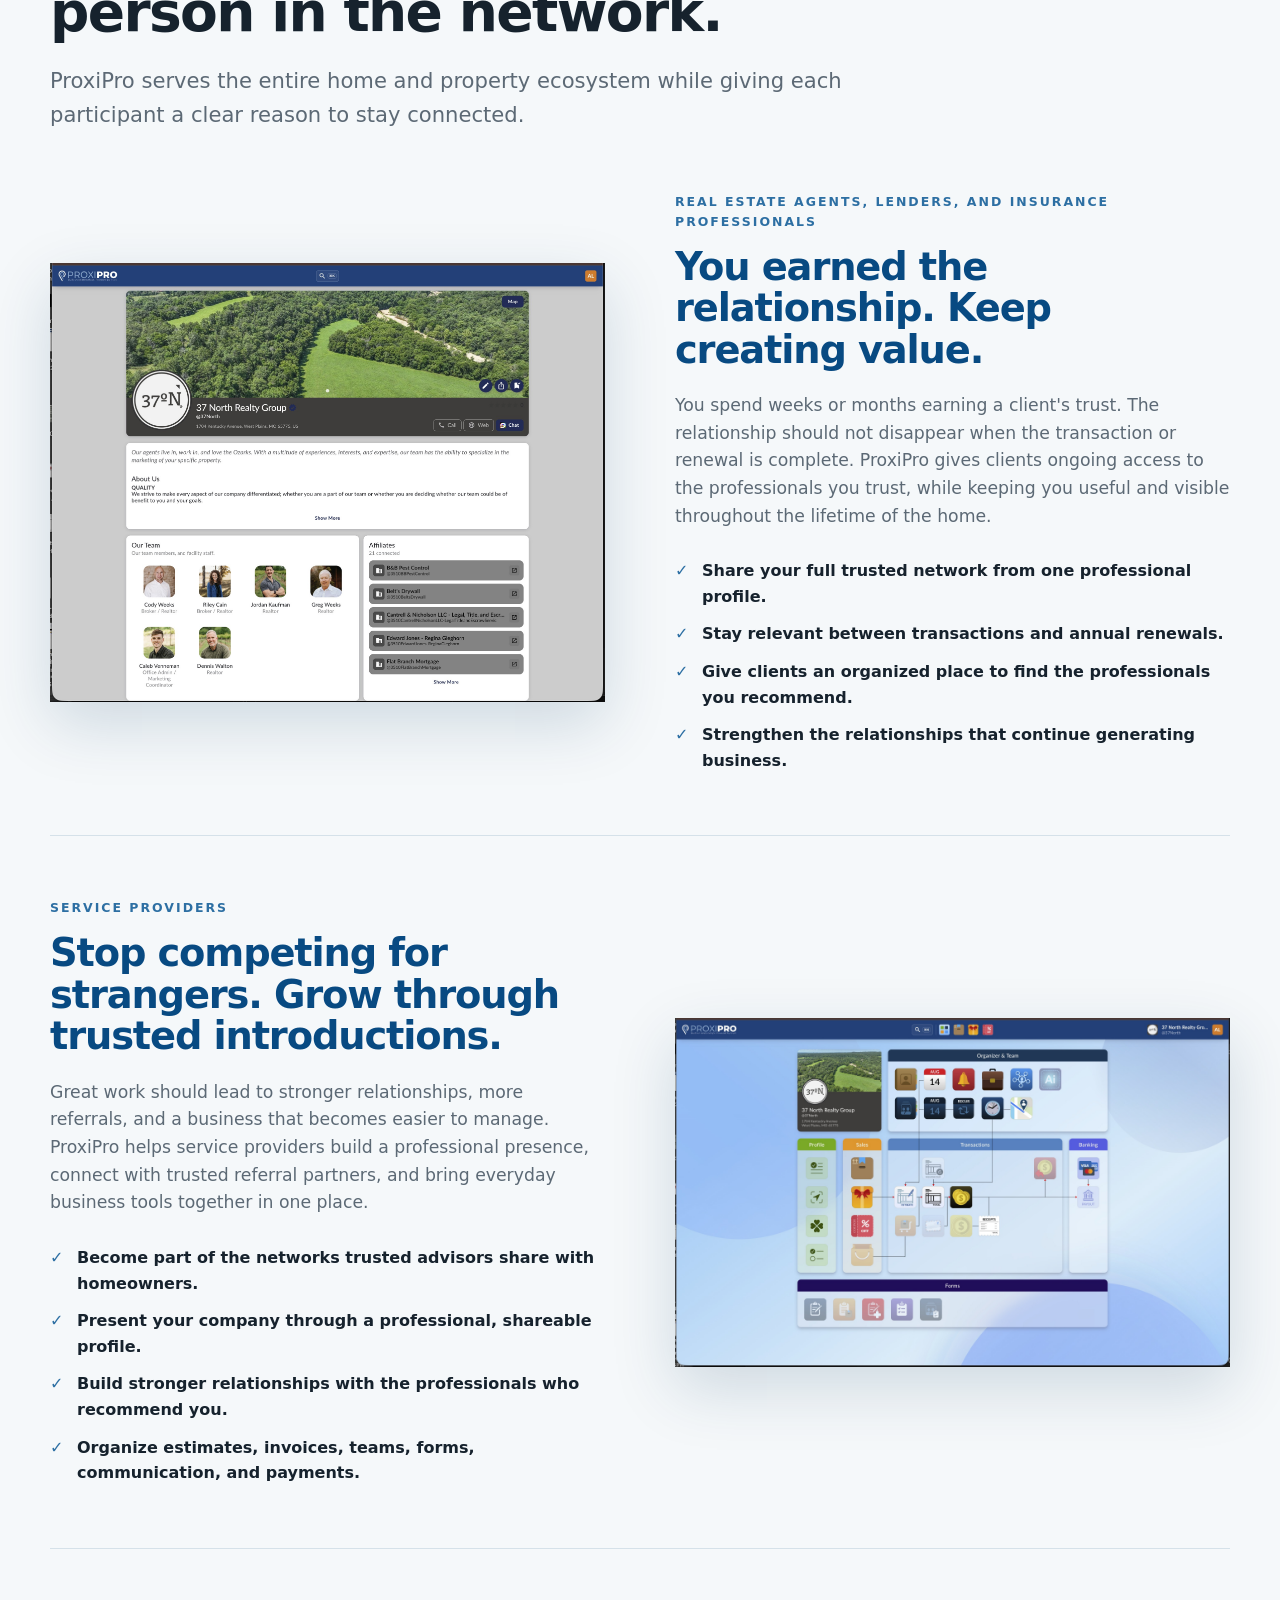
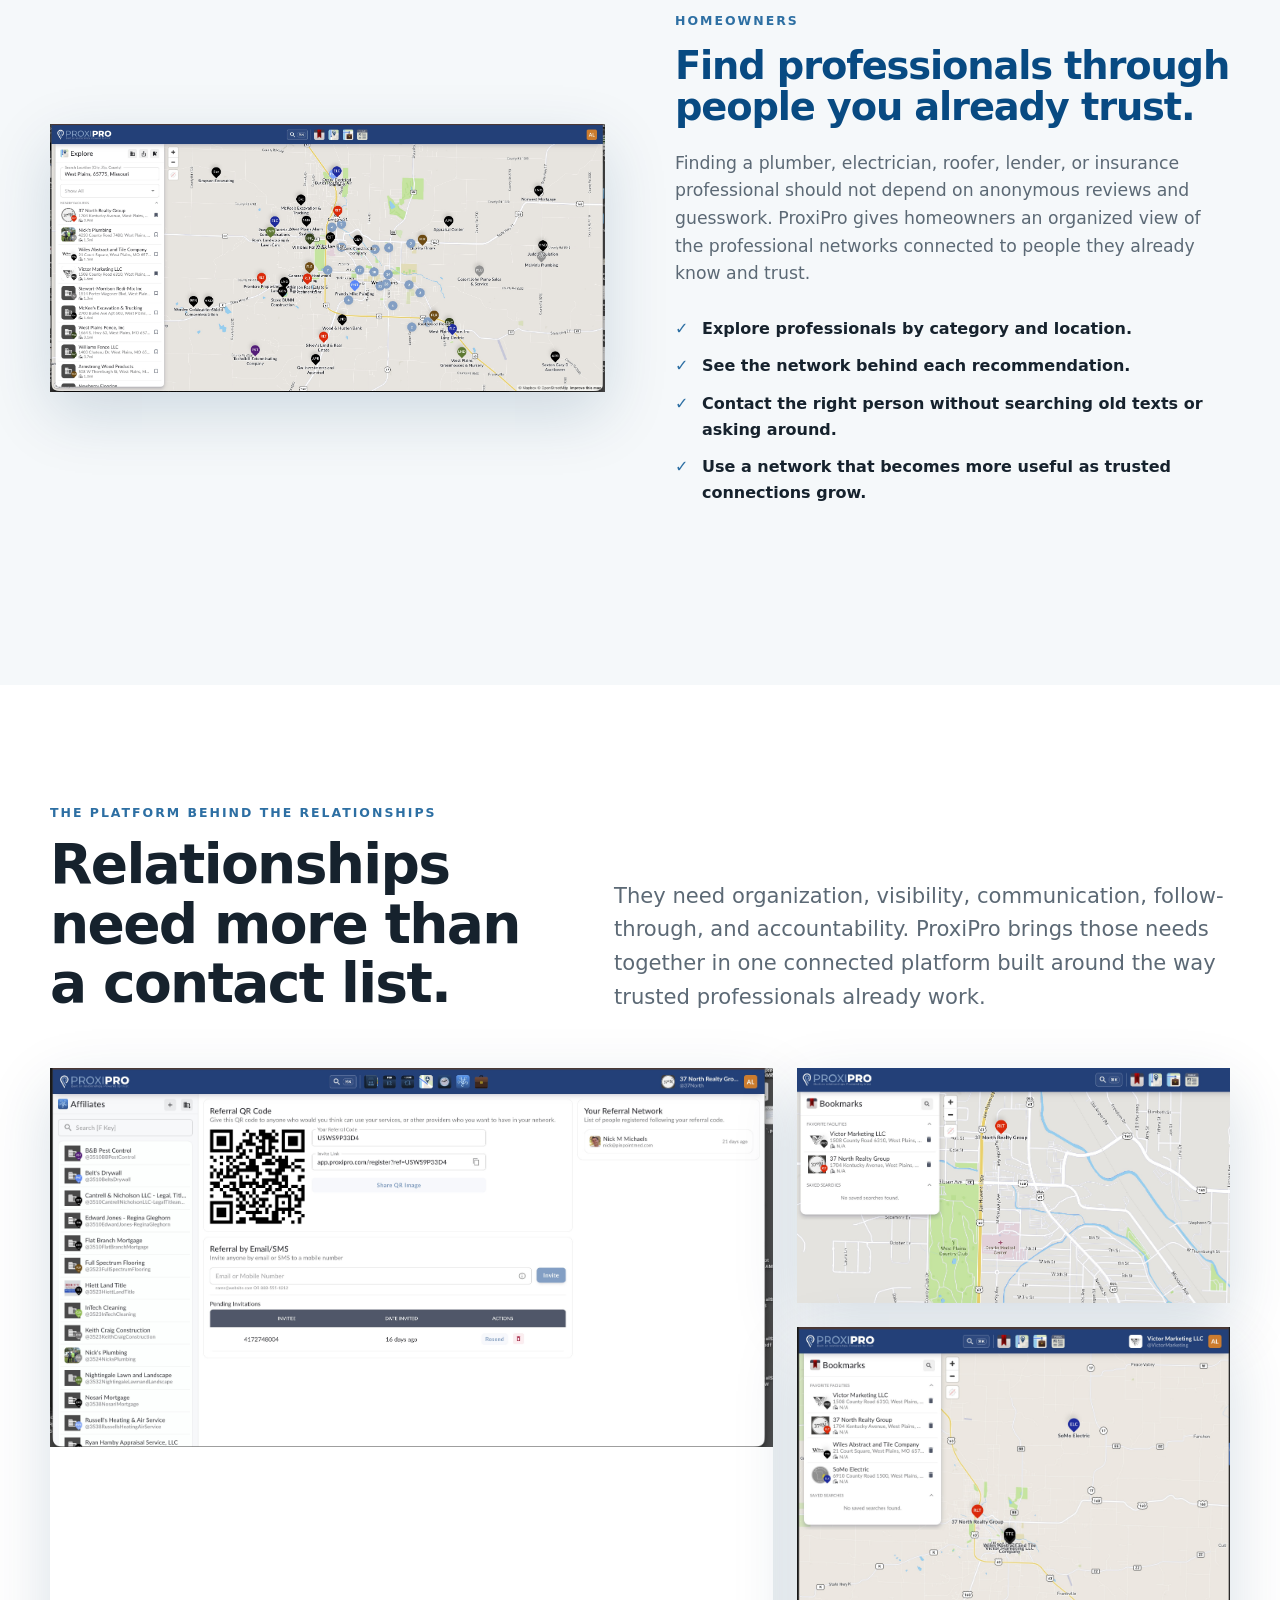
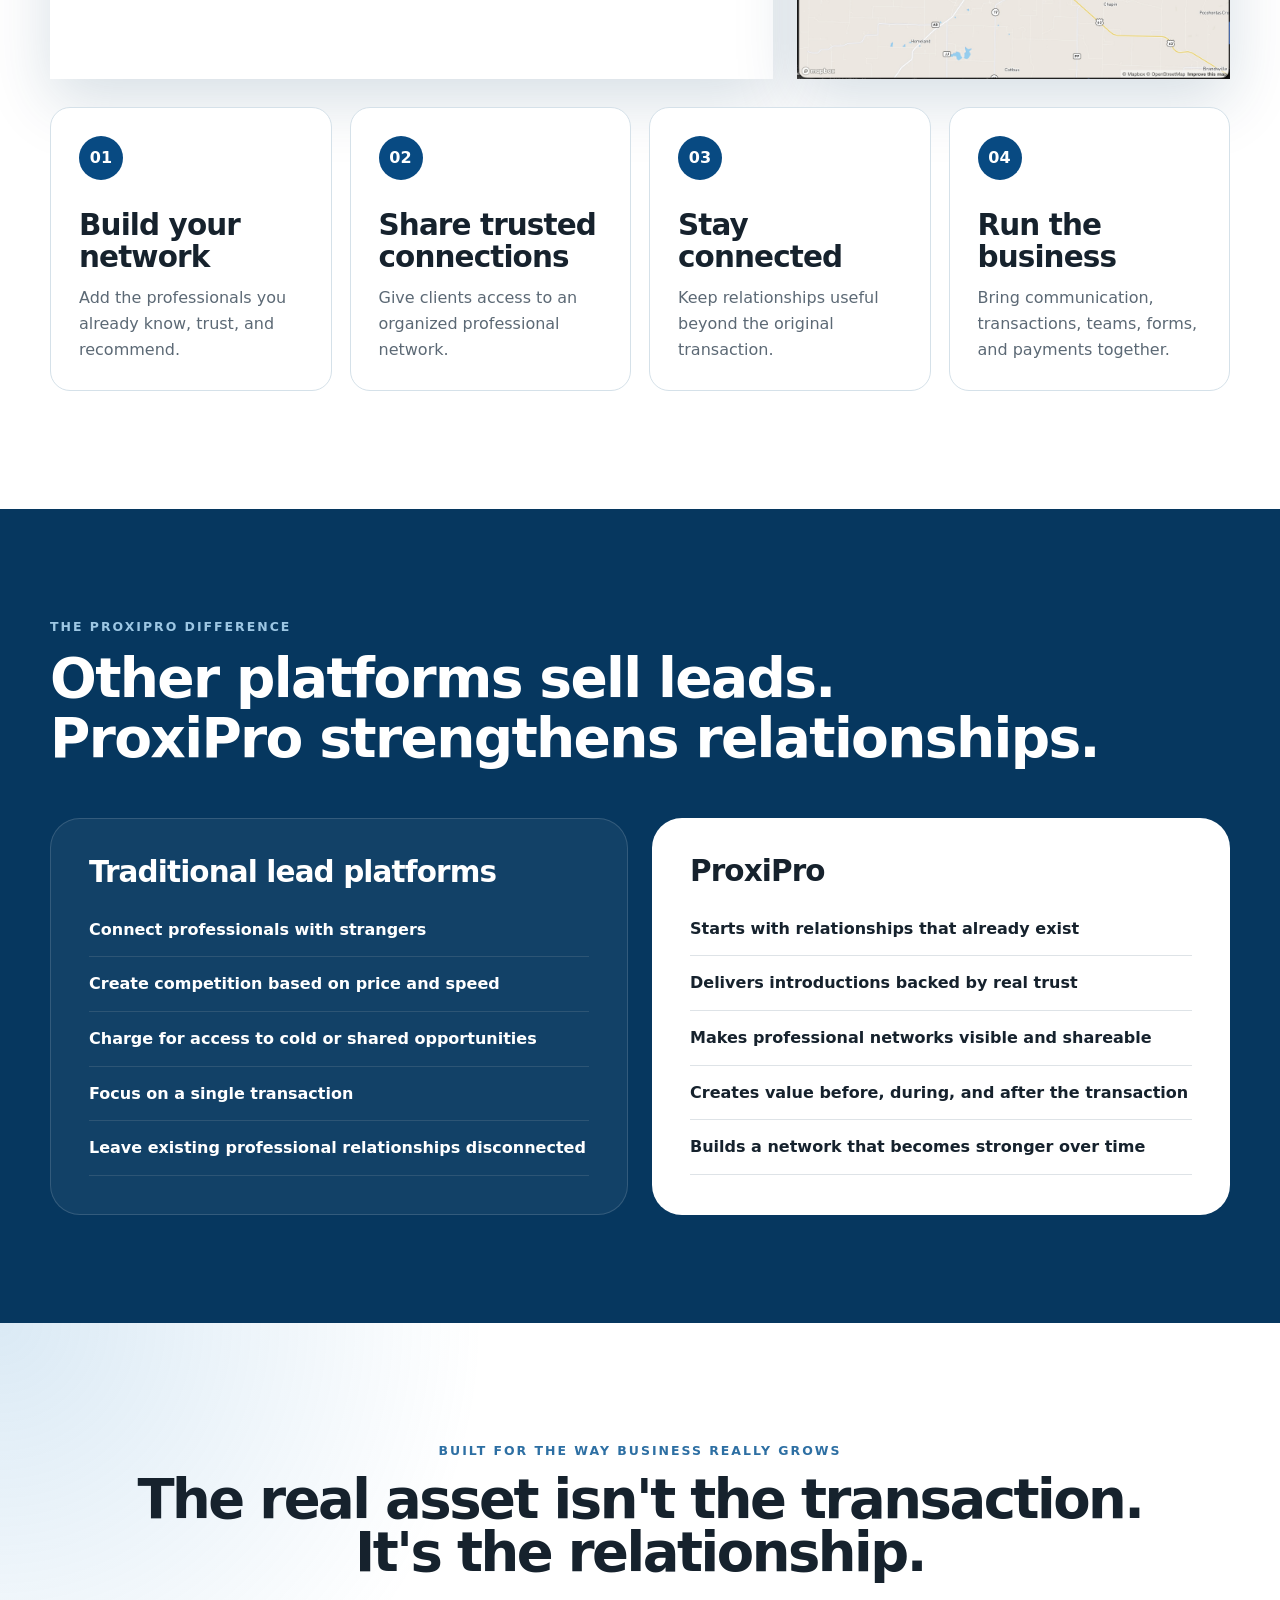
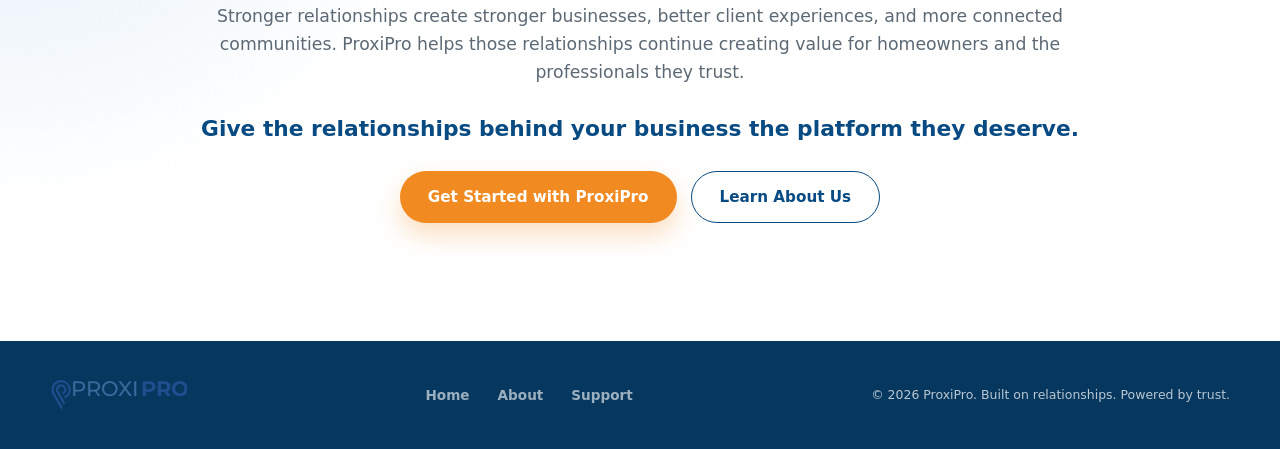
==== commit 3df3b158: "Fix logo pixelation, restore hero logo, remove screenshot rounded corners - Inline SVG logo in nav/f" ====
--- a/index.html
+++ b/index.html
@@ -248,9 +248,7 @@
     }
 
     .persona-media {
-      border-radius: var(--radius-xl);
       box-shadow: var(--shadow);
-      overflow: hidden;
     }
 
     .persona-media img {
@@ -278,8 +276,6 @@
 
     .showcase-large,
     .showcase-small {
-      overflow: hidden;
-      border-radius: var(--radius-xl);
       box-shadow: var(--shadow);
     }
 
@@ -470,6 +466,9 @@
       .final-cta { padding: 72px 0; }
     }
   </style>
+  <link rel="preconnect" href="https://fonts.googleapis.com">
+  <link rel="preconnect" href="https://fonts.gstatic.com" crossorigin>
+  <link rel="stylesheet" href="https://fonts.googleapis.com/css2?family=Montserrat:wght@500;700&display=swap">
 </head>
 
 <body>
@@ -477,7 +476,11 @@
 <nav class="nav">
   <div class="nav-inner">
     <a class="nav-logo" href="/">
-      <img src="assets/ProxiProLogo.svg" alt="ProxiPro">
+      <svg viewBox="0 0 938.5 219.1" xmlns="http://www.w3.org/2000/svg" role="img" aria-label="ProxiPro">
+        <path fill="#1e4e8d" d="M31.9,97.1c0,0,0-.1,0-.2l-.5-.9h0c-3.6-7-5.6-14.9-5.6-23.2,0-28,22.8-50.8,50.8-50.8s50.8,22.8,50.8,50.8-13.8,38.4-31.3,46.4l8.1,14.1c24-14,39-34.2,39-60.5S113.2,6.3,76.5,6.3,10,36.2,10,72.9s2.4,20.1,6.6,28.9c0,.1.5.9,1.1,2.1.1.3.3.5.4.8,1.8,3.4,4.5,8.7,4.7,8.9l55.3,96.2,5.5-10.3c1.8-3.3,1.7-7.3-.2-10.5"/>
+        <path fill="#1e4e8d" d="M81.1,92.9l7.6,13.4c14.1-4.9,23.9-18.2,23.9-34s-16.2-36.1-36.1-36.1-36.1,16.2-36.1,36.1,1.7,12.3,4.6,17.5h0s5.3,9.3,5.3,9.3l44.8,79.1,5.5-10.3c1.8-3.3,1.7-7.3-.2-10.5l-33.5-59-8.5-15.1s-.5-1-.5-1h0s0,0,0,0c-.2-.4-.5-.9-.7-1.3-1.2-2.6-1.8-5.5-1.8-8.6,0-11.6,9.5-21.1,21.1-21.1s21.1,9.5,21.1,21.1-6.8,18.7-16.5,20.6Z"/>
+        <text font-size="144.7" transform="translate(146.7 119.3)"><tspan fill="#3a699c" font-family="Montserrat,Arial,sans-serif" font-weight="500" x="0" y="0">PROXI</tspan><tspan fill="#1e4e8d" font-family="Montserrat,Arial,sans-serif" font-weight="700" x="473.5" y="0">PRO</tspan></text>
+      </svg>
     </a>
     <ul class="nav-links">
       <li><a href="/" class="active">Home</a></li>
@@ -510,7 +513,7 @@
 
     <div class="container hero-grid">
       <div class="hero-copy">
-        <img class="brand-lockup" src="assets/ProxiProLogo.svg" alt="ProxiPro">
+        <img class="brand-lockup" src="assets/ProxiProLogo.png" alt="ProxiPro">
         <h1 class="hero-title">
           <span class="line1">Built on relationships.</span>
           <span class="line2">Powered by trust.</span>
@@ -770,7 +773,11 @@
 
 <footer class="footer">
   <div class="container footer-inner">
-    <img class="footer-logo" src="assets/ProxiProLogo.svg" alt="ProxiPro">
+    <svg class="footer-logo-svg" viewBox="0 0 938.5 219.1" xmlns="http://www.w3.org/2000/svg" role="img" aria-label="ProxiPro">
+      <path fill="#1e4e8d" d="M31.9,97.1c0,0,0-.1,0-.2l-.5-.9h0c-3.6-7-5.6-14.9-5.6-23.2,0-28,22.8-50.8,50.8-50.8s50.8,22.8,50.8,50.8-13.8,38.4-31.3,46.4l8.1,14.1c24-14,39-34.2,39-60.5S113.2,6.3,76.5,6.3,10,36.2,10,72.9s2.4,20.1,6.6,28.9c0,.1.5.9,1.1,2.1.1.3.3.5.4.8,1.8,3.4,4.5,8.7,4.7,8.9l55.3,96.2,5.5-10.3c1.8-3.3,1.7-7.3-.2-10.5"/>
+      <path fill="#1e4e8d" d="M81.1,92.9l7.6,13.4c14.1-4.9,23.9-18.2,23.9-34s-16.2-36.1-36.1-36.1-36.1,16.2-36.1,36.1,1.7,12.3,4.6,17.5h0s5.3,9.3,5.3,9.3l44.8,79.1,5.5-10.3c1.8-3.3,1.7-7.3-.2-10.5l-33.5-59-8.5-15.1s-.5-1-.5-1h0s0,0,0,0c-.2-.4-.5-.9-.7-1.3-1.2-2.6-1.8-5.5-1.8-8.6,0-11.6,9.5-21.1,21.1-21.1s21.1,9.5,21.1,21.1-6.8,18.7-16.5,20.6Z"/>
+      <text font-size="144.7" transform="translate(146.7 119.3)"><tspan fill="#3a699c" font-family="Montserrat,Arial,sans-serif" font-weight="500" x="0" y="0">PROXI</tspan><tspan fill="#1e4e8d" font-family="Montserrat,Arial,sans-serif" font-weight="700" x="473.5" y="0">PRO</tspan></text>
+    </svg>
     <ul class="footer-links">
       <li><a href="/">Home</a></li>
       <li><a href="/about">About</a></li>
--- a/styles.css
+++ b/styles.css
@@ -133,10 +133,16 @@
   margin-inline: auto;
 }
 
-.nav-logo img {
+.nav-logo img,
+.nav-logo svg {
   height: 40px;
   width: auto;
-  min-width: 160px;
+}
+
+.footer-logo,
+.footer-logo-svg {
+  height: 32px;
+  width: auto;
 }
 
 .nav-links {
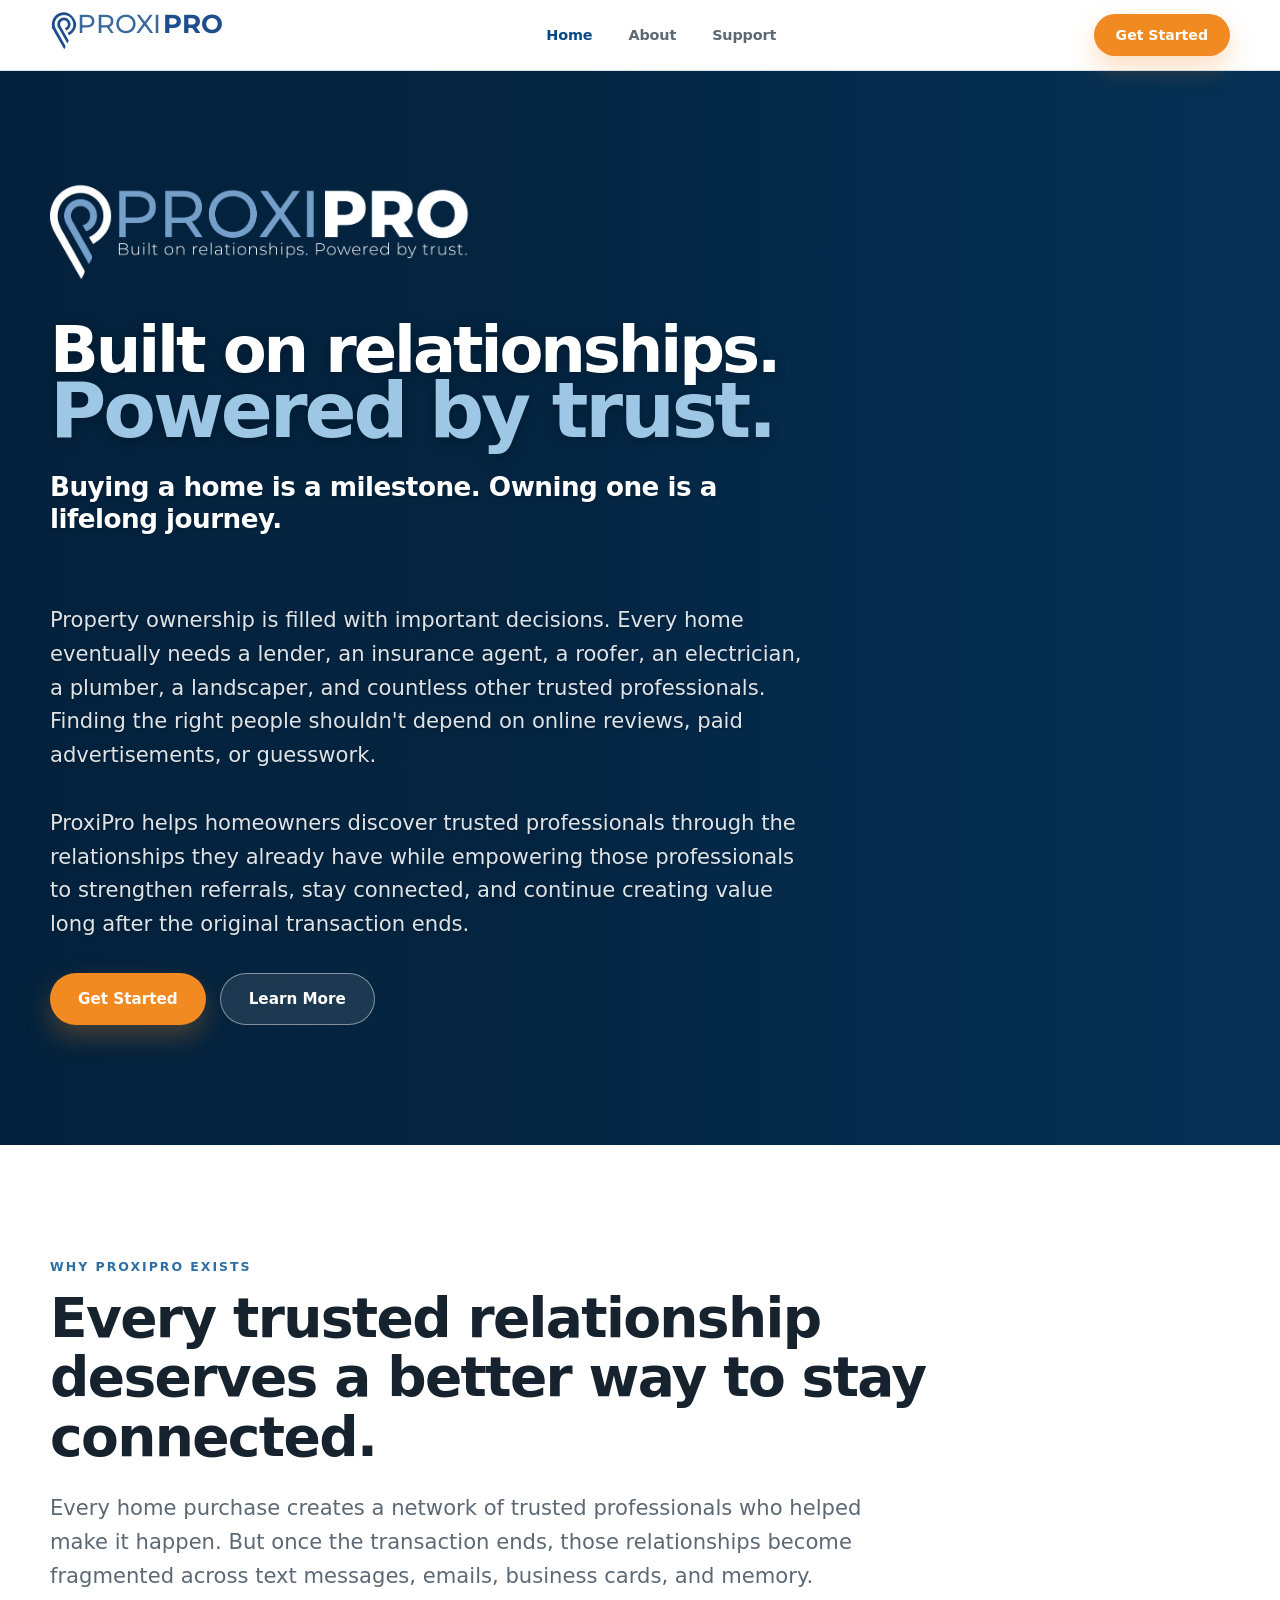
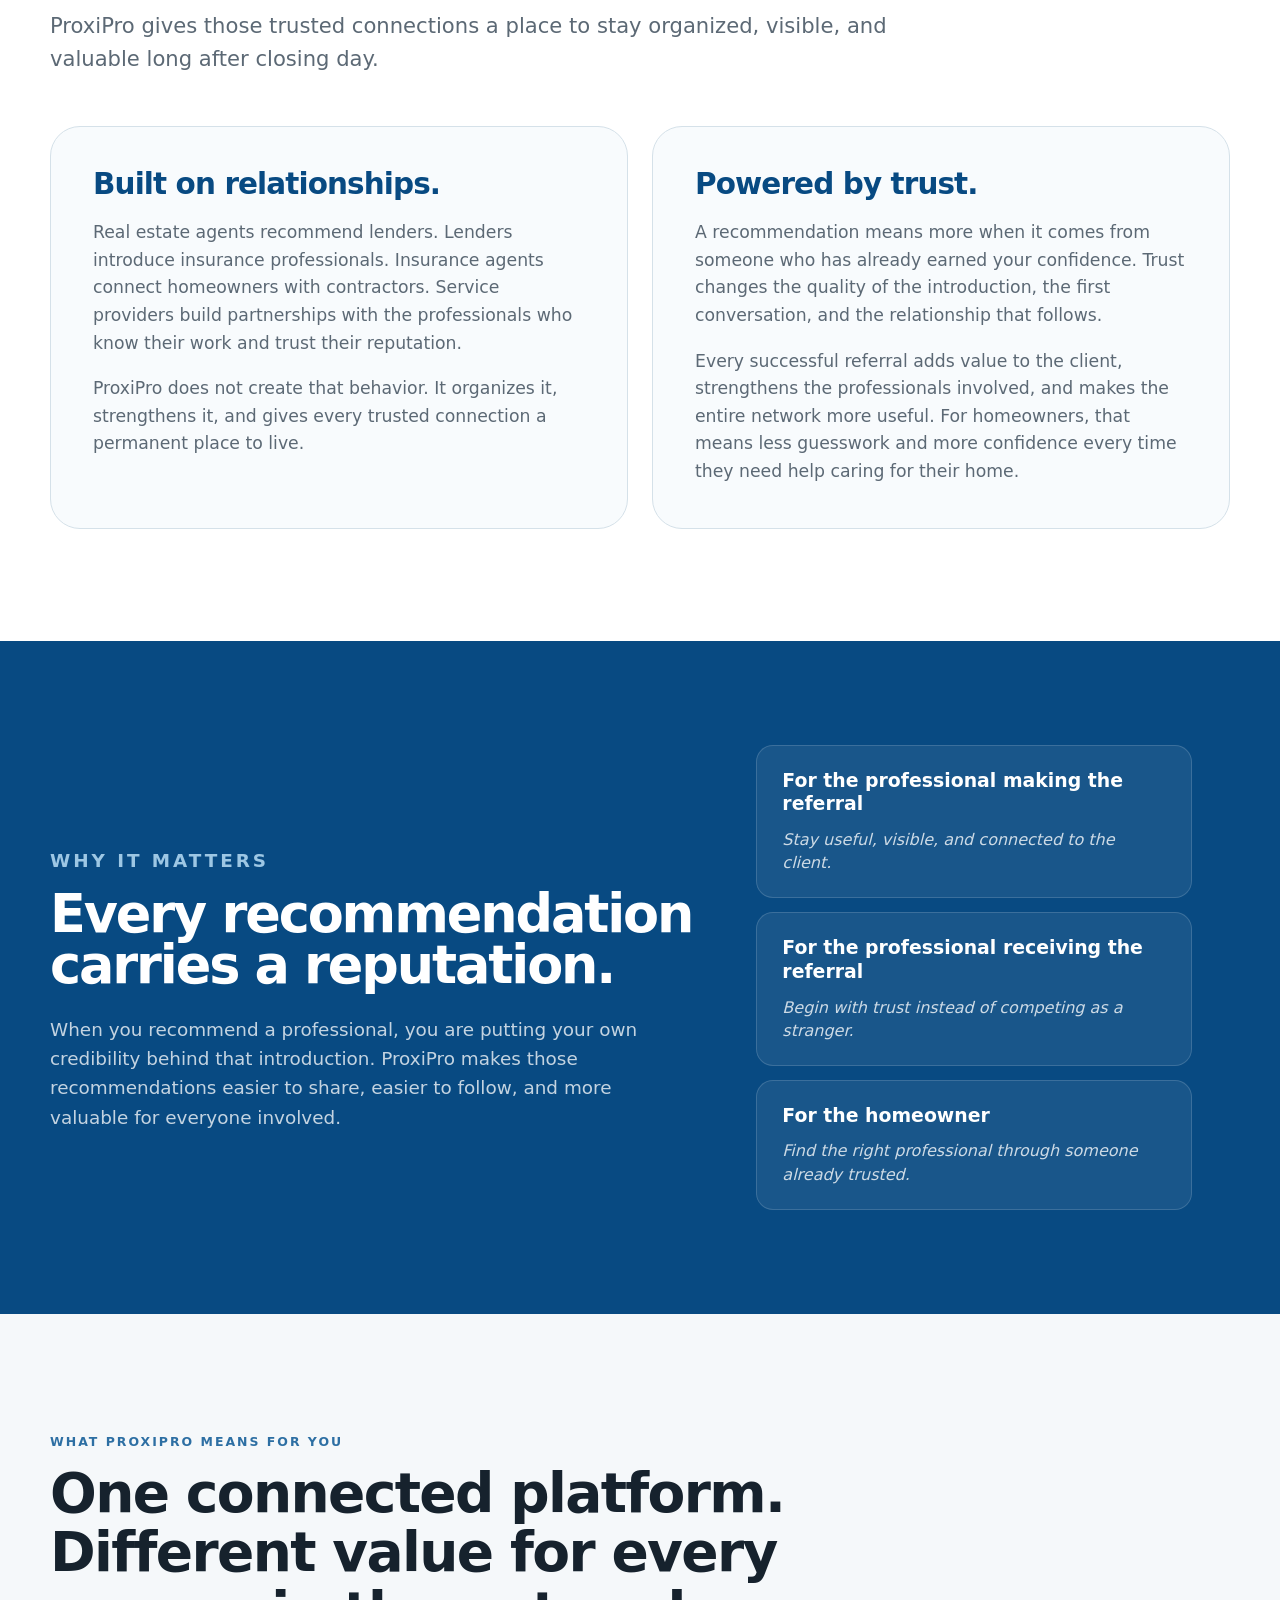
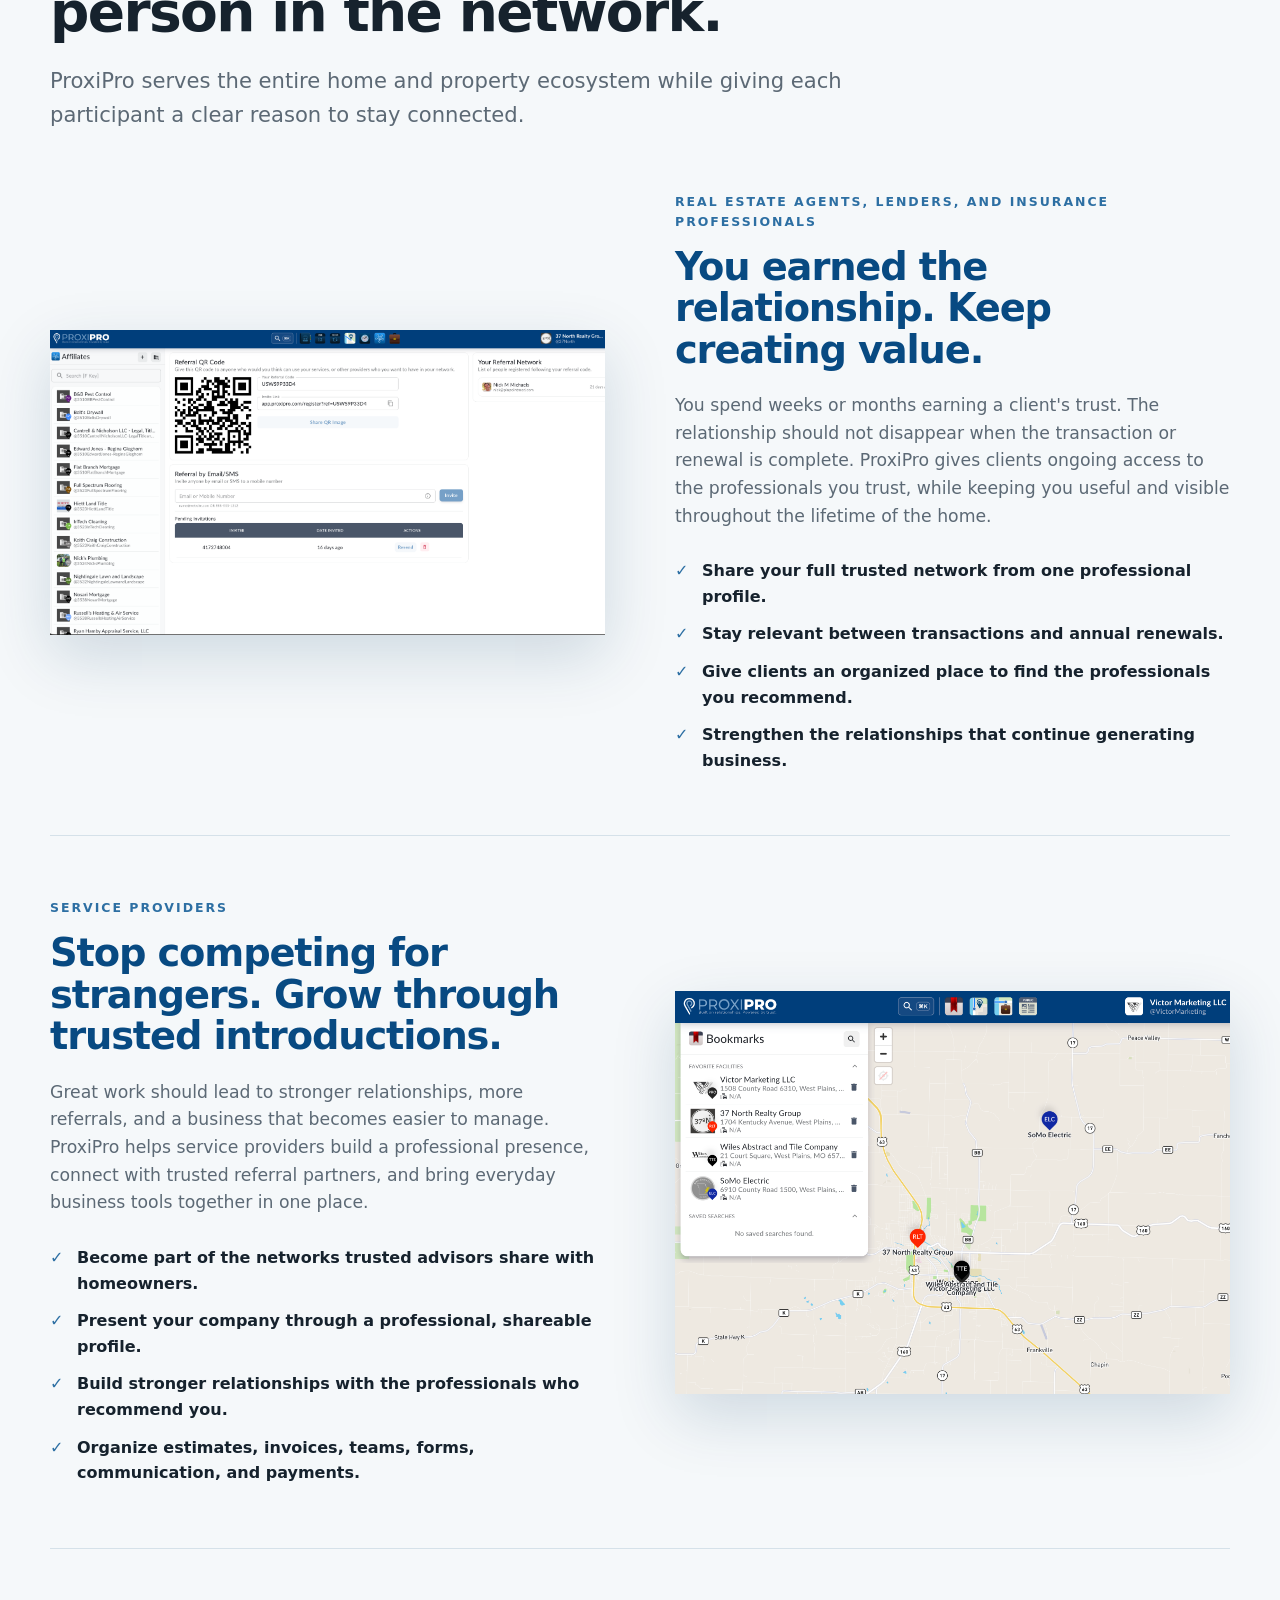
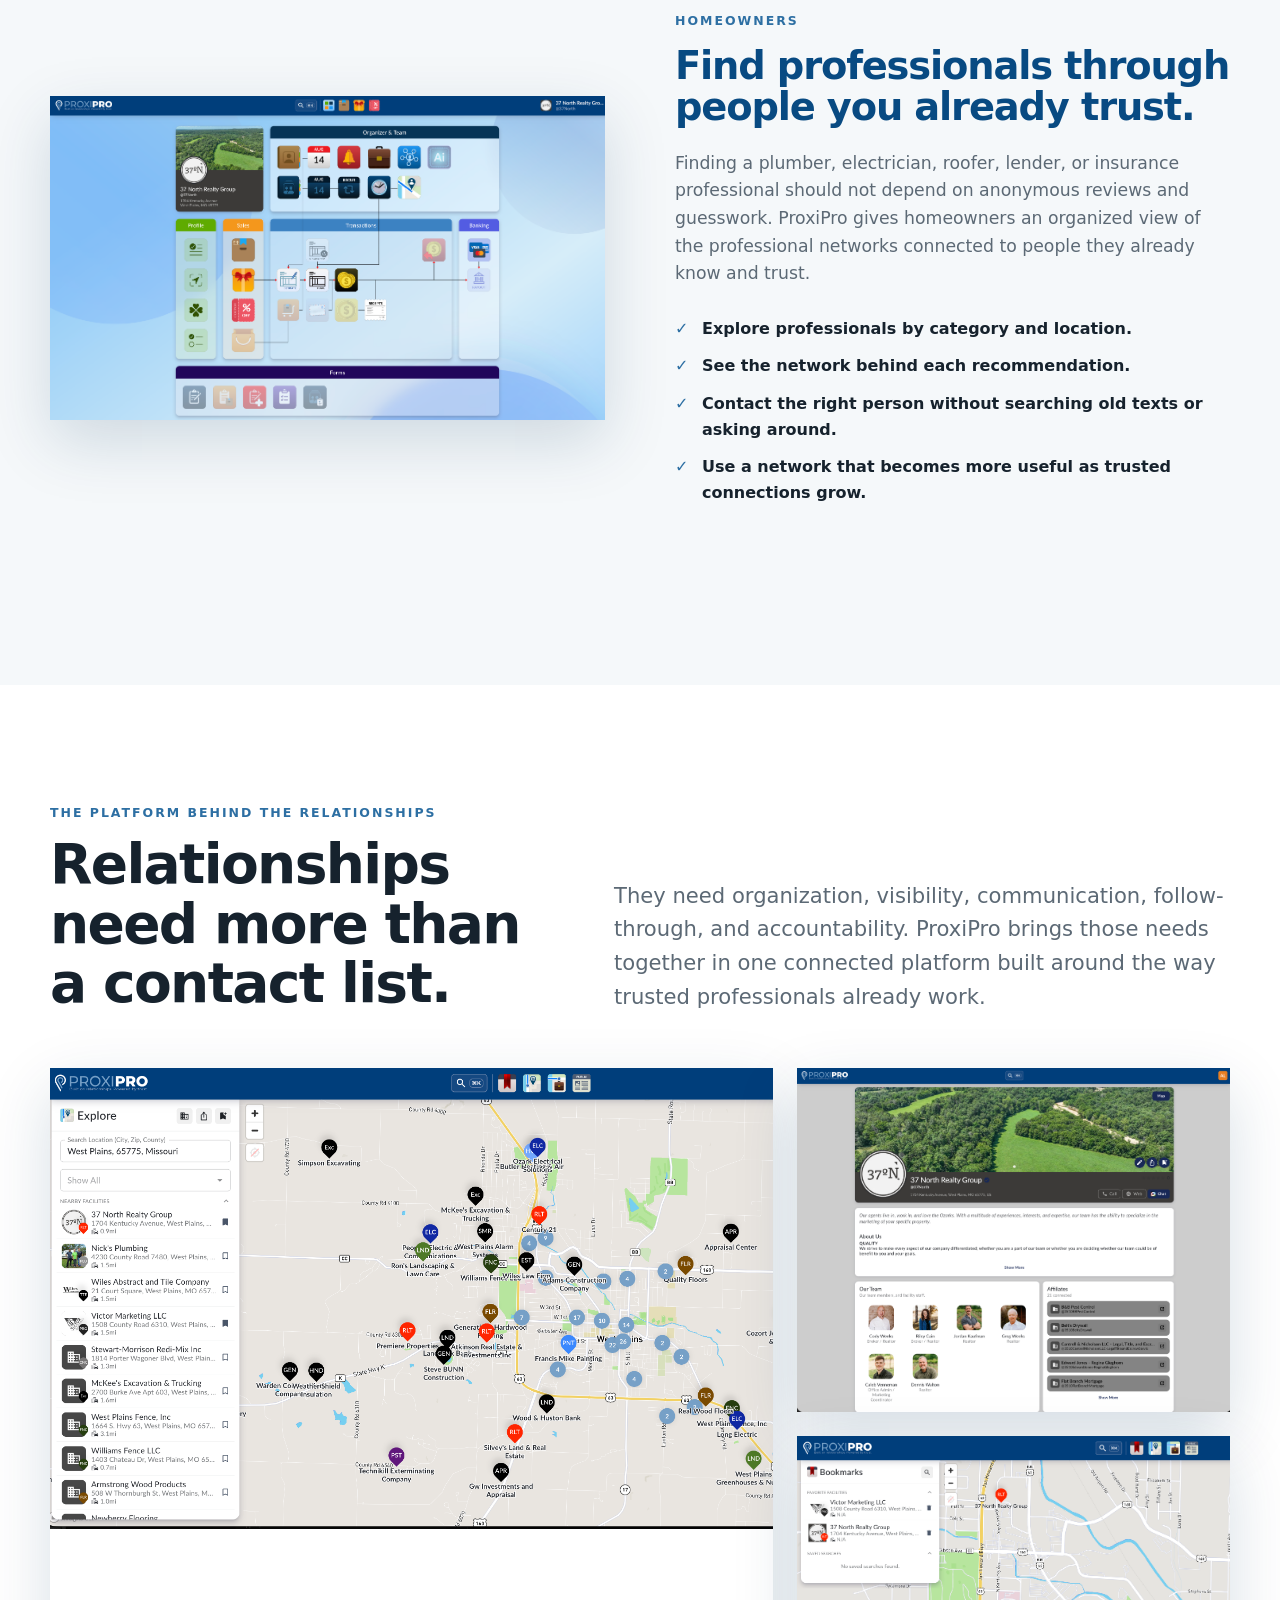
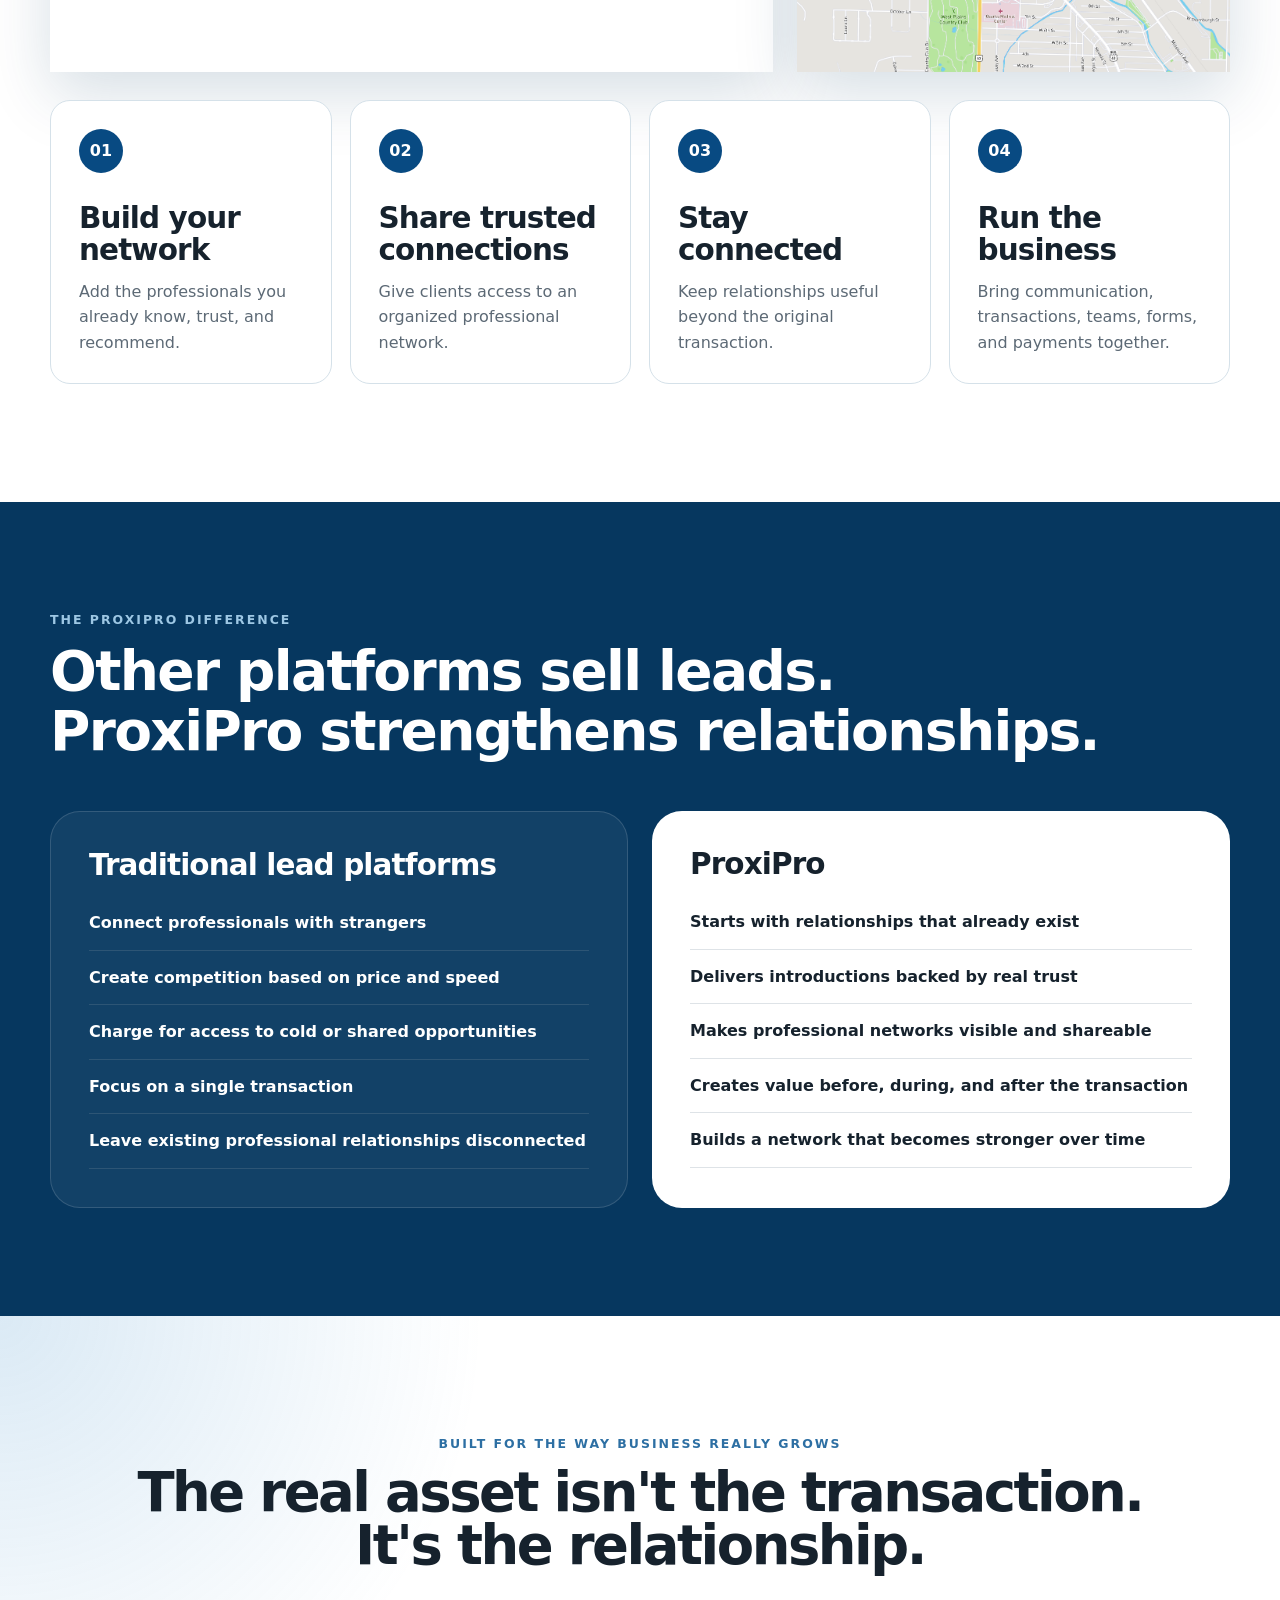
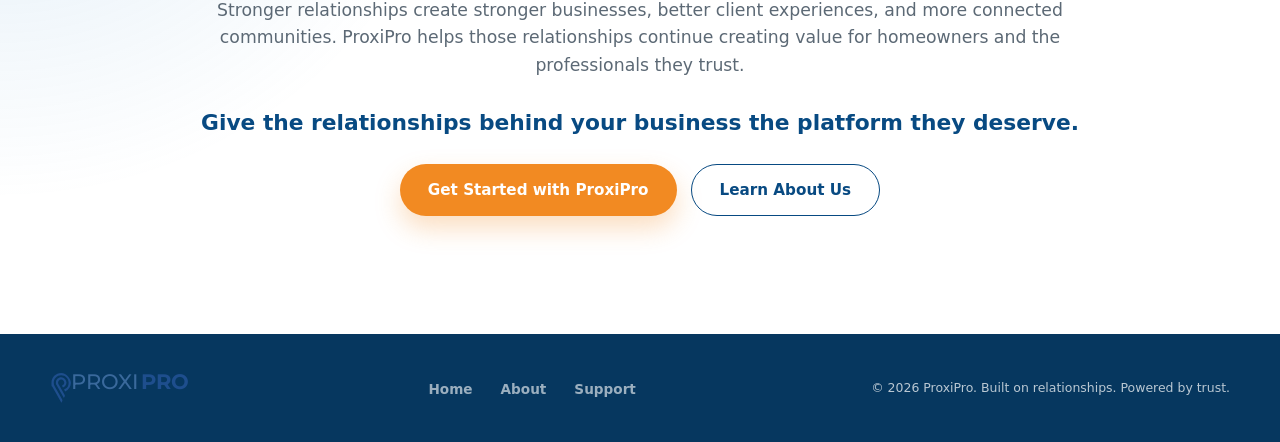
==== commit 0ada14ae: "Fix nav logo O clipping: widen SVG viewBox and add overflow visible Co-Authored-By: Claude Sonnet 4." ====
--- a/index.html
+++ b/index.html
@@ -476,7 +476,7 @@
 <nav class="nav">
   <div class="nav-inner">
     <a class="nav-logo" href="/">
-      <svg viewBox="0 0 938.5 219.1" xmlns="http://www.w3.org/2000/svg" role="img" aria-label="ProxiPro">
+      <svg viewBox="0 0 980 219.1" xmlns="http://www.w3.org/2000/svg" role="img" aria-label="ProxiPro" overflow="visible">
         <path fill="#1e4e8d" d="M31.9,97.1c0,0,0-.1,0-.2l-.5-.9h0c-3.6-7-5.6-14.9-5.6-23.2,0-28,22.8-50.8,50.8-50.8s50.8,22.8,50.8,50.8-13.8,38.4-31.3,46.4l8.1,14.1c24-14,39-34.2,39-60.5S113.2,6.3,76.5,6.3,10,36.2,10,72.9s2.4,20.1,6.6,28.9c0,.1.5.9,1.1,2.1.1.3.3.5.4.8,1.8,3.4,4.5,8.7,4.7,8.9l55.3,96.2,5.5-10.3c1.8-3.3,1.7-7.3-.2-10.5"/>
         <path fill="#1e4e8d" d="M81.1,92.9l7.6,13.4c14.1-4.9,23.9-18.2,23.9-34s-16.2-36.1-36.1-36.1-36.1,16.2-36.1,36.1,1.7,12.3,4.6,17.5h0s5.3,9.3,5.3,9.3l44.8,79.1,5.5-10.3c1.8-3.3,1.7-7.3-.2-10.5l-33.5-59-8.5-15.1s-.5-1-.5-1h0s0,0,0,0c-.2-.4-.5-.9-.7-1.3-1.2-2.6-1.8-5.5-1.8-8.6,0-11.6,9.5-21.1,21.1-21.1s21.1,9.5,21.1,21.1-6.8,18.7-16.5,20.6Z"/>
         <text font-size="144.7" transform="translate(146.7 119.3)"><tspan fill="#3a699c" font-family="Montserrat,Arial,sans-serif" font-weight="500" x="0" y="0">PROXI</tspan><tspan fill="#1e4e8d" font-family="Montserrat,Arial,sans-serif" font-weight="700" x="473.5" y="0">PRO</tspan></text>
@@ -773,7 +773,7 @@
 
 <footer class="footer">
   <div class="container footer-inner">
-    <svg class="footer-logo-svg" viewBox="0 0 938.5 219.1" xmlns="http://www.w3.org/2000/svg" role="img" aria-label="ProxiPro">
+    <svg class="footer-logo-svg" viewBox="0 0 980 219.1" xmlns="http://www.w3.org/2000/svg" role="img" aria-label="ProxiPro" overflow="visible">
       <path fill="#1e4e8d" d="M31.9,97.1c0,0,0-.1,0-.2l-.5-.9h0c-3.6-7-5.6-14.9-5.6-23.2,0-28,22.8-50.8,50.8-50.8s50.8,22.8,50.8,50.8-13.8,38.4-31.3,46.4l8.1,14.1c24-14,39-34.2,39-60.5S113.2,6.3,76.5,6.3,10,36.2,10,72.9s2.4,20.1,6.6,28.9c0,.1.5.9,1.1,2.1.1.3.3.5.4.8,1.8,3.4,4.5,8.7,4.7,8.9l55.3,96.2,5.5-10.3c1.8-3.3,1.7-7.3-.2-10.5"/>
       <path fill="#1e4e8d" d="M81.1,92.9l7.6,13.4c14.1-4.9,23.9-18.2,23.9-34s-16.2-36.1-36.1-36.1-36.1,16.2-36.1,36.1,1.7,12.3,4.6,17.5h0s5.3,9.3,5.3,9.3l44.8,79.1,5.5-10.3c1.8-3.3,1.7-7.3-.2-10.5l-33.5-59-8.5-15.1s-.5-1-.5-1h0s0,0,0,0c-.2-.4-.5-.9-.7-1.3-1.2-2.6-1.8-5.5-1.8-8.6,0-11.6,9.5-21.1,21.1-21.1s21.1,9.5,21.1,21.1-6.8,18.7-16.5,20.6Z"/>
       <text font-size="144.7" transform="translate(146.7 119.3)"><tspan fill="#3a699c" font-family="Montserrat,Arial,sans-serif" font-weight="500" x="0" y="0">PROXI</tspan><tspan fill="#1e4e8d" font-family="Montserrat,Arial,sans-serif" font-weight="700" x="473.5" y="0">PRO</tspan></text>
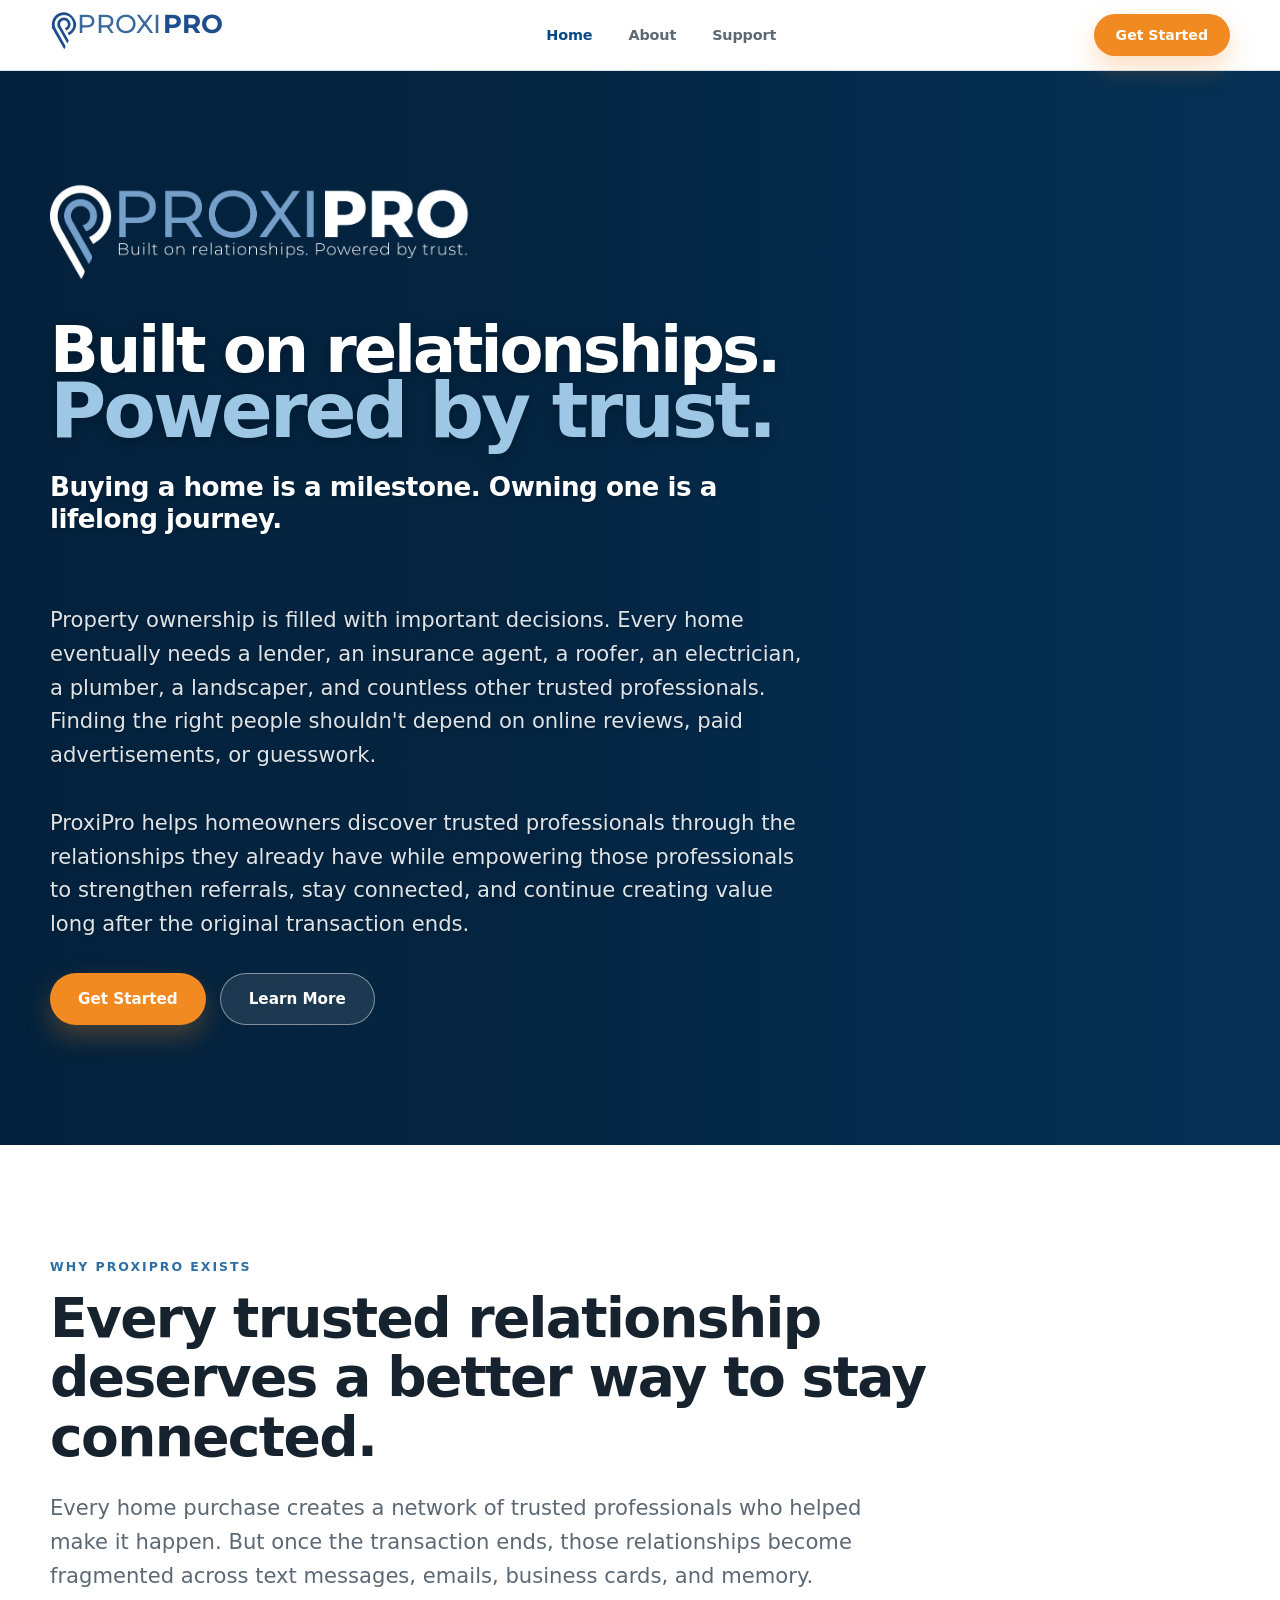
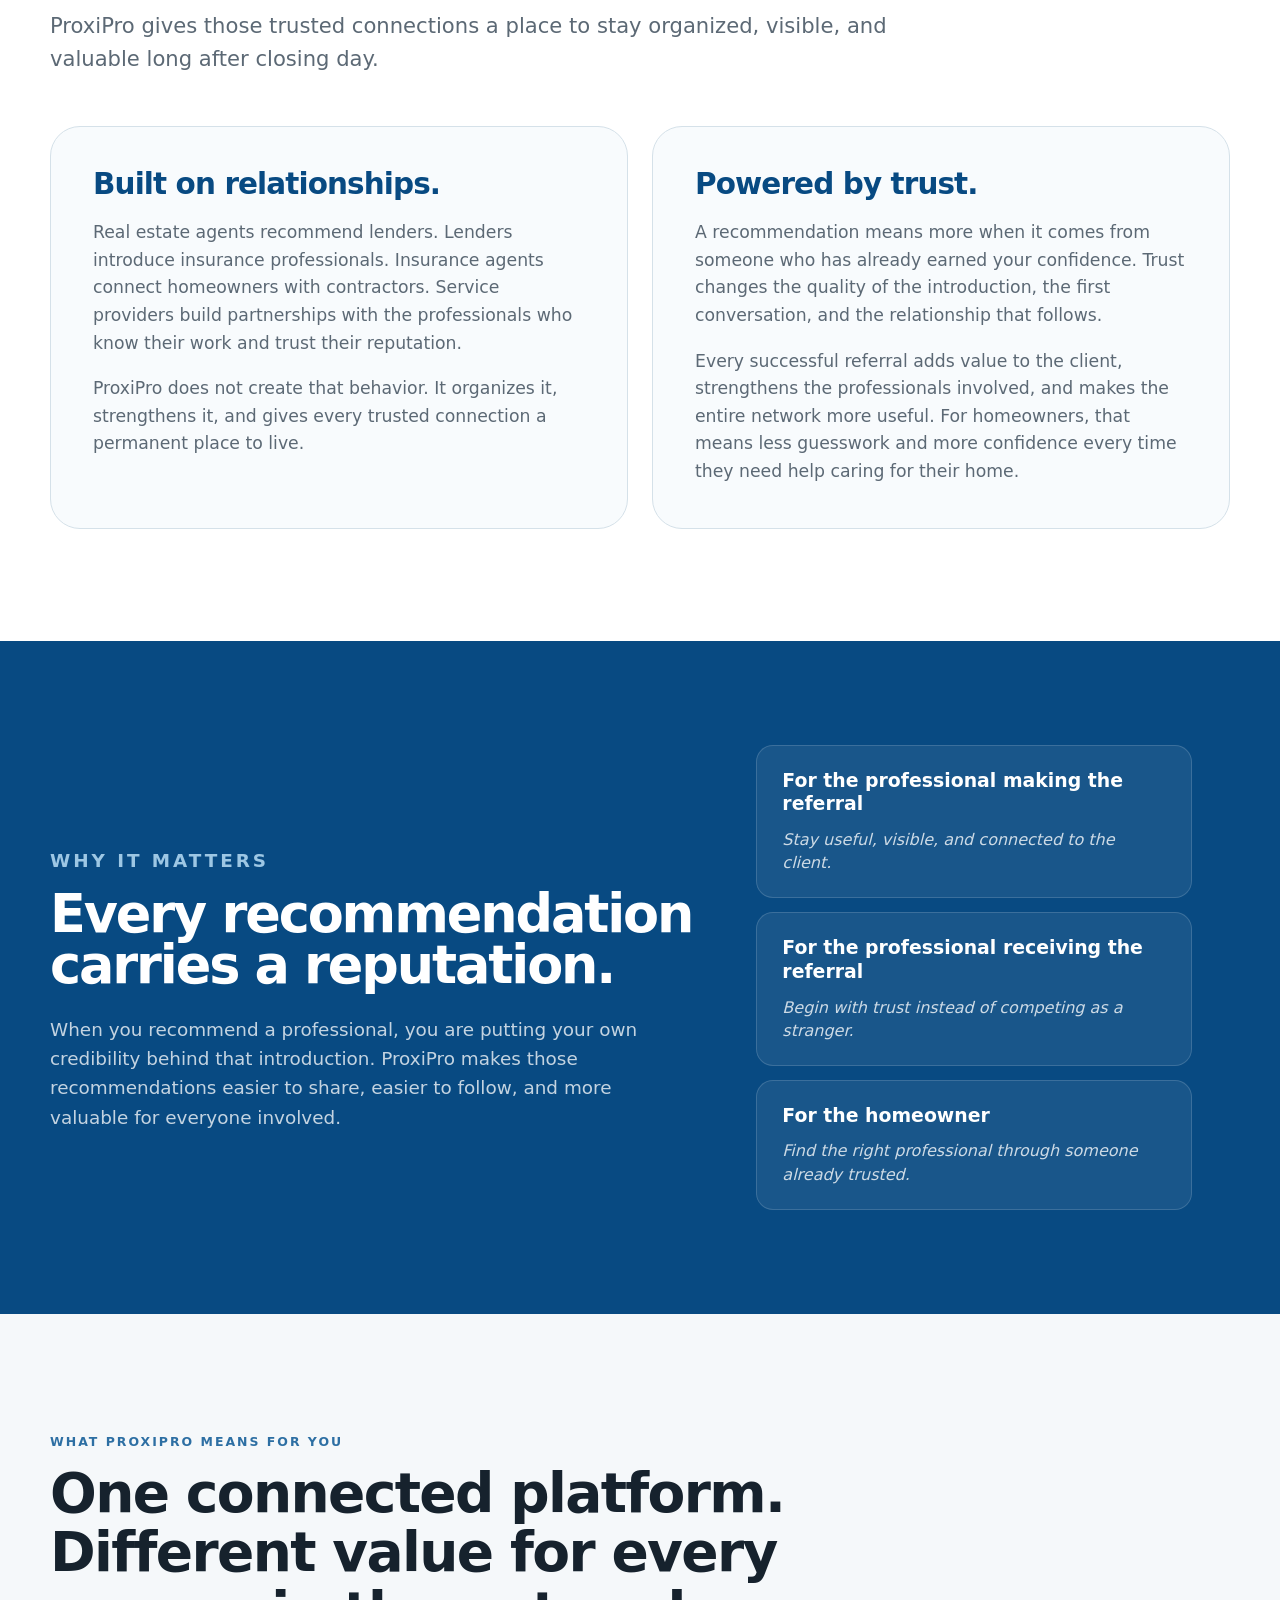
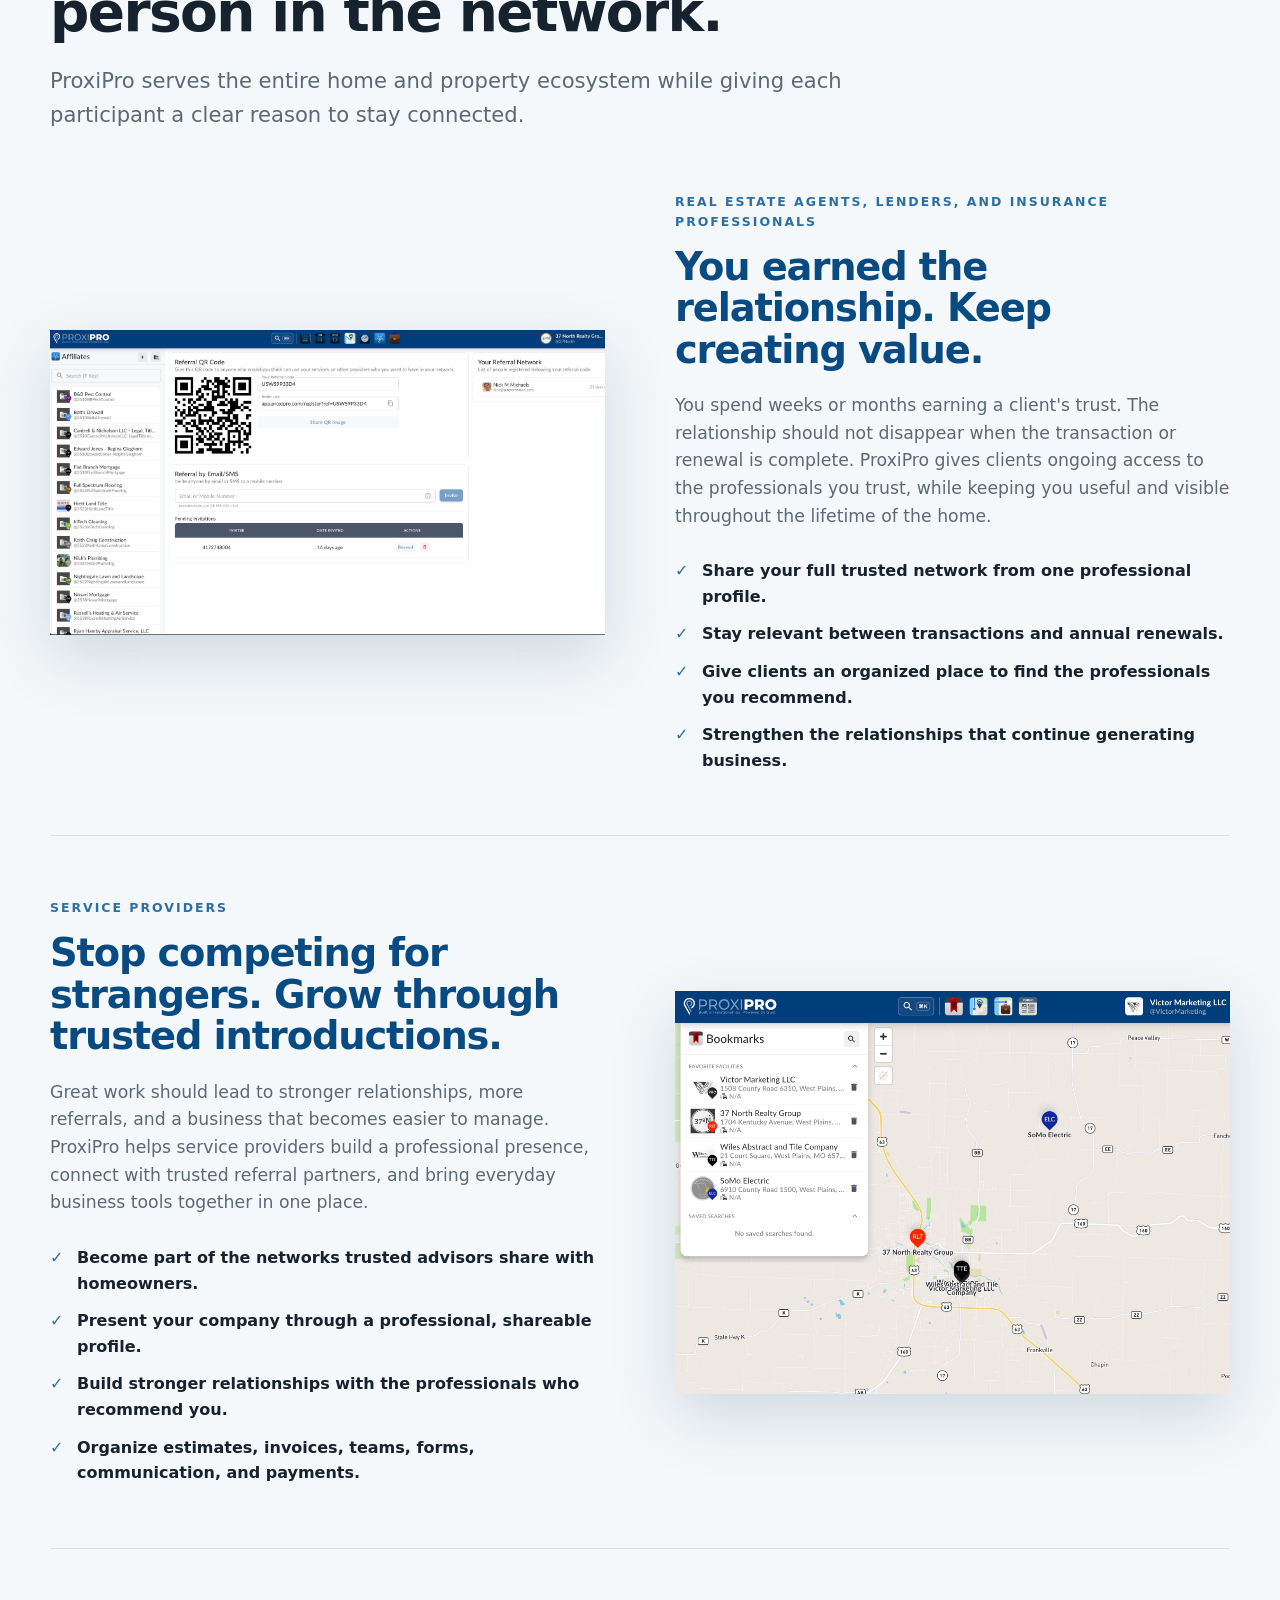
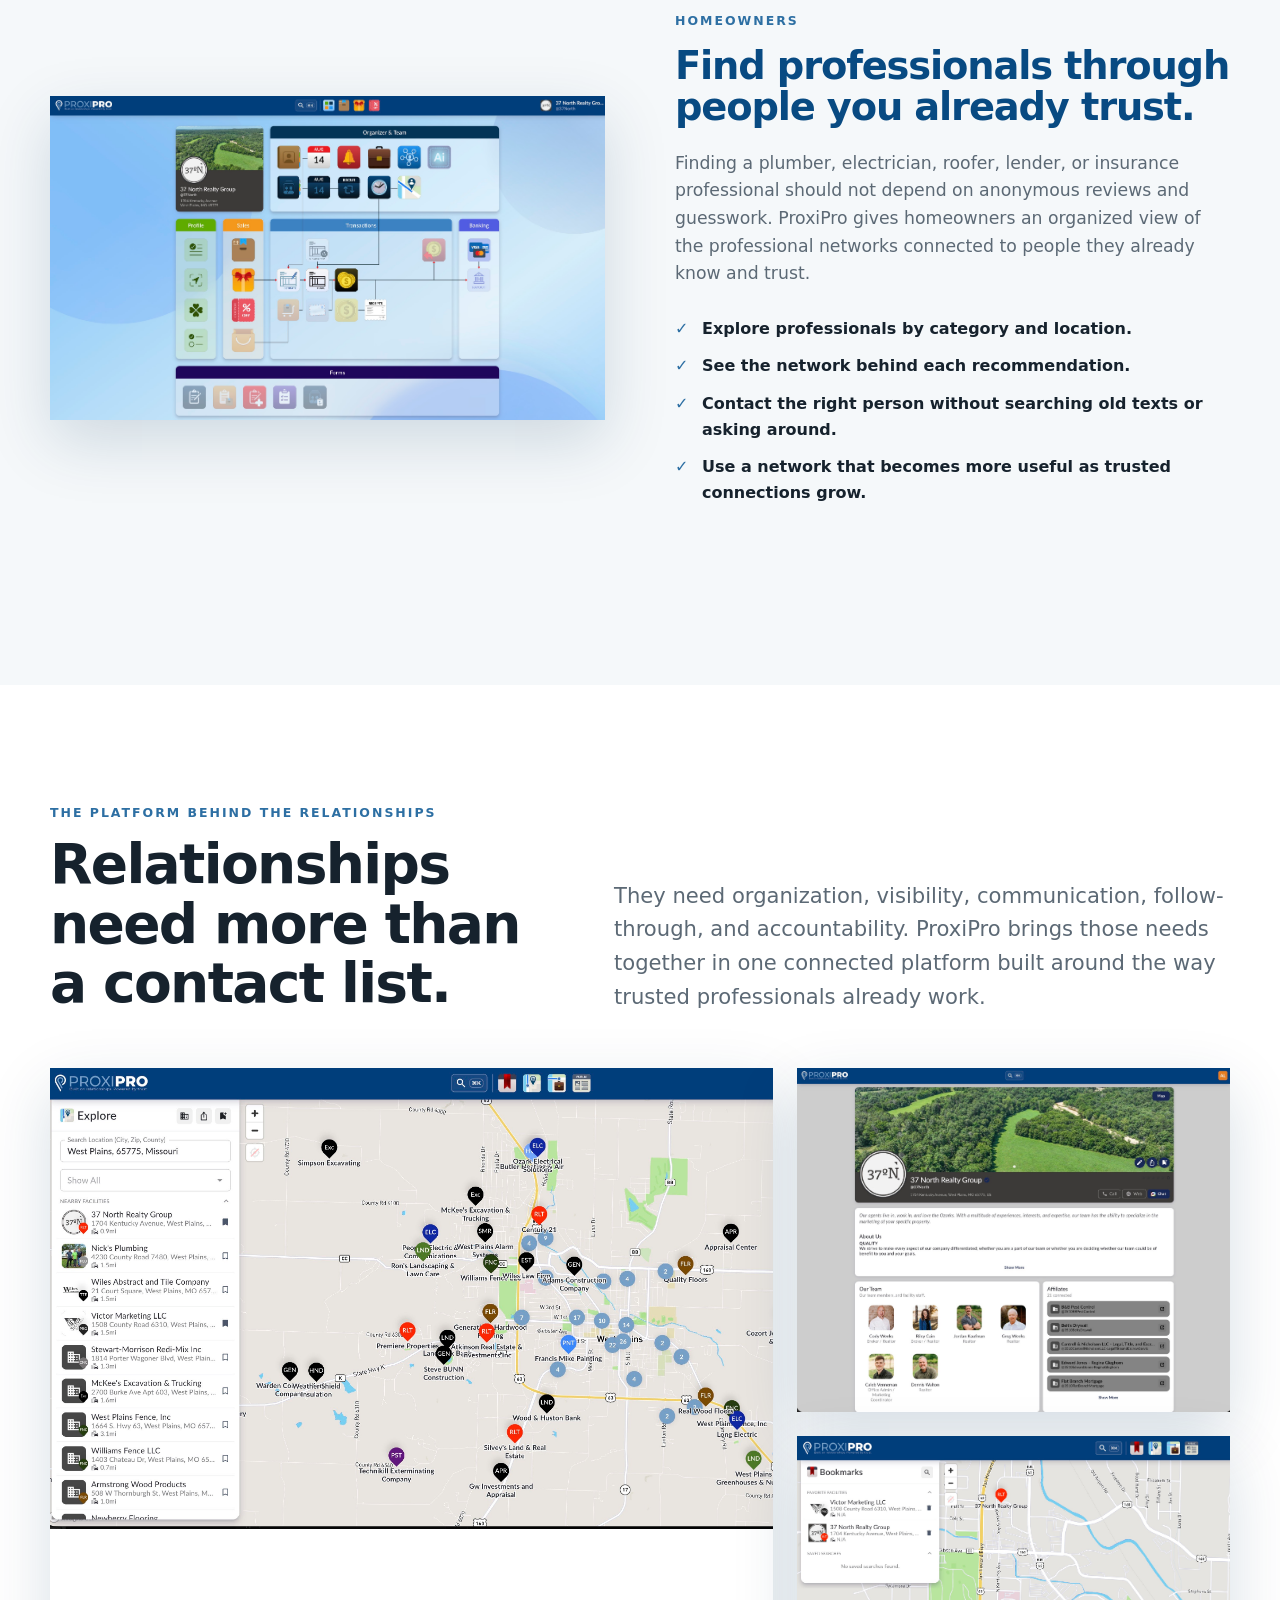
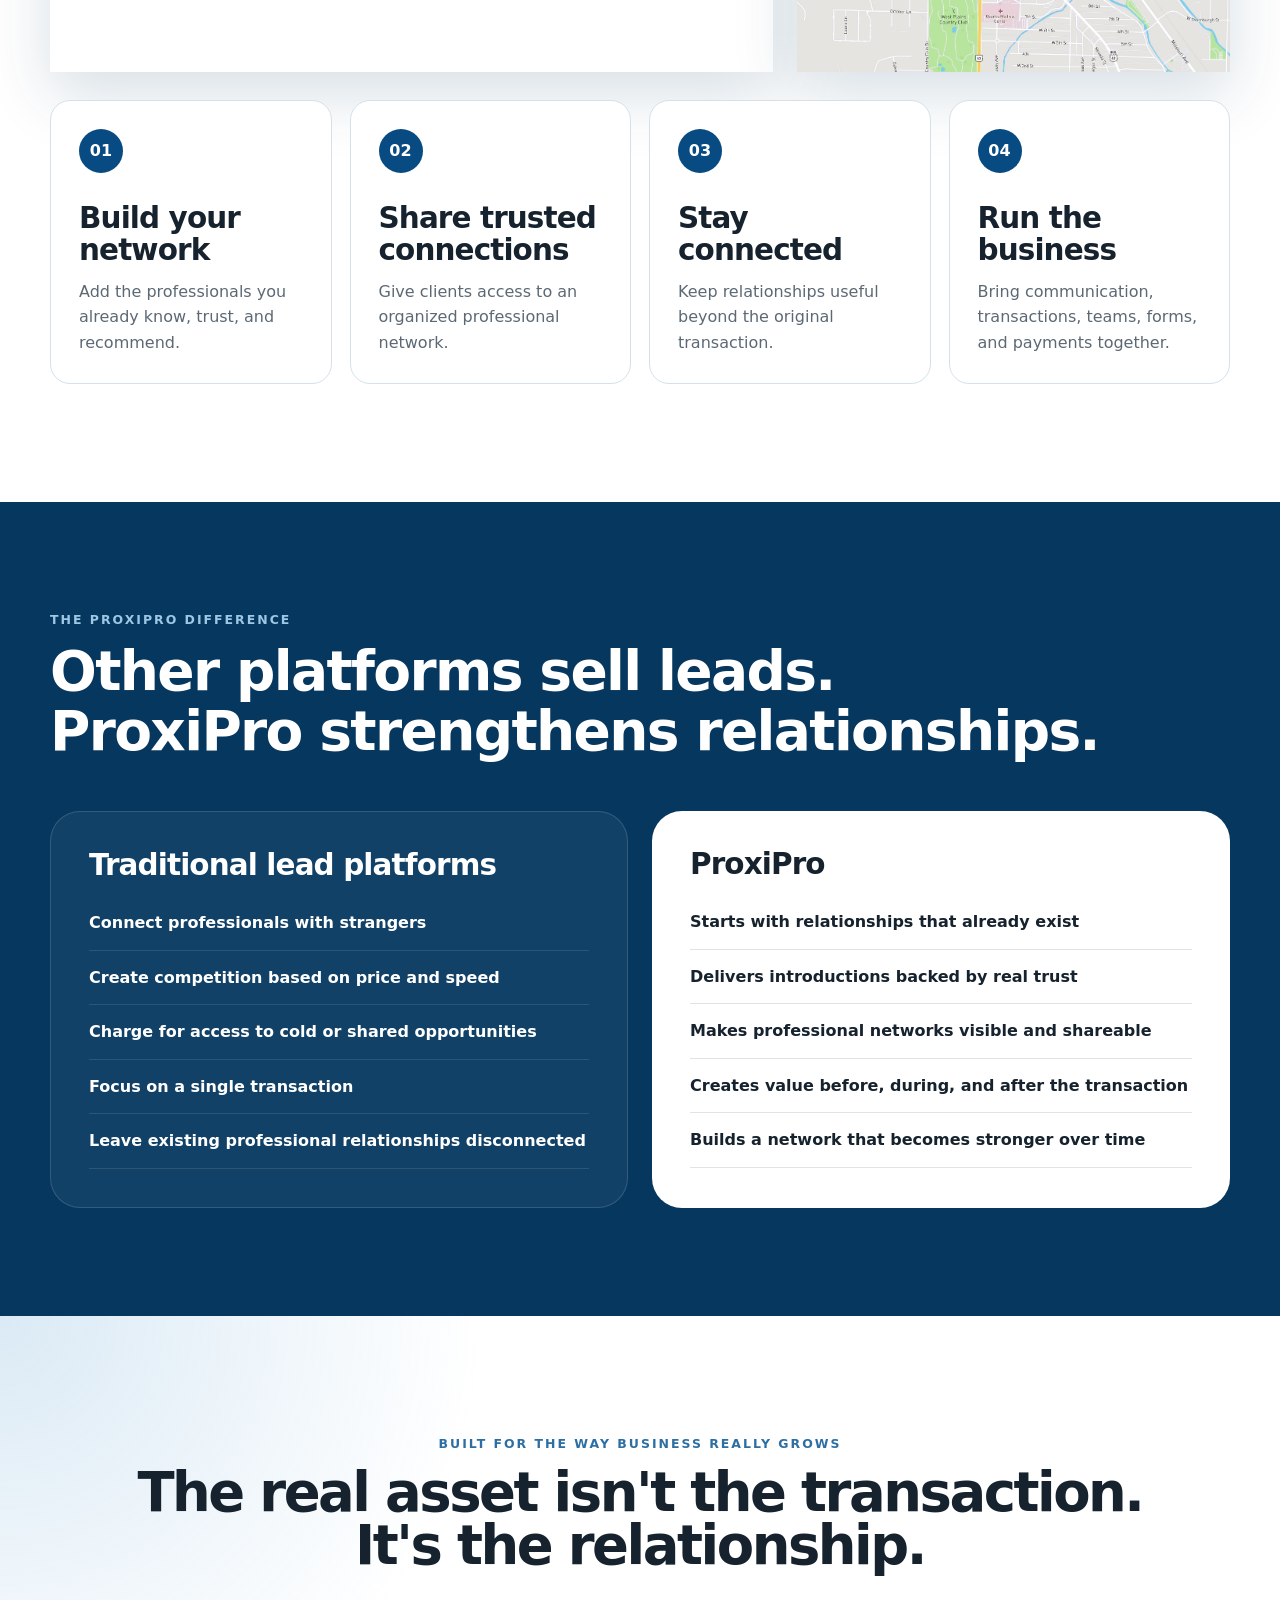
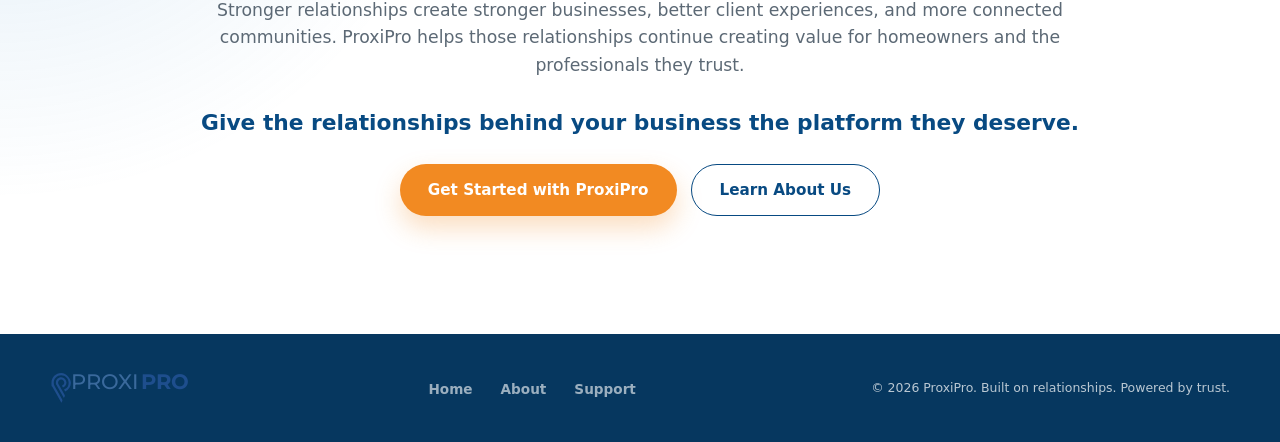
==== commit 414338eb: "Compress screenshot images for faster load; point CTAs to app.proxipro.com Co-Authored-By: Claude So" ====
--- a/index.html
+++ b/index.html
@@ -487,7 +487,7 @@
       <li><a href="/about">About</a></li>
       <li><a href="/support">Support</a></li>
     </ul>
-    <a class="button button-primary nav-cta" href="/get-started">Get Started</a>
+    <a class="button button-primary nav-cta" href="https://app.proxipro.com">Get Started</a>
     <button class="nav-toggle" aria-label="Open navigation menu" onclick="toggleNav()">
       <svg width="24" height="24" viewBox="0 0 24 24" fill="none" stroke="currentColor" stroke-width="2.5" stroke-linecap="round">
         <line x1="3" y1="6" x2="21" y2="6"/>
@@ -500,7 +500,7 @@
     <a href="/">Home</a>
     <a href="/about">About</a>
     <a href="/support">Support</a>
-    <a class="button button-primary" href="/get-started">Get Started</a>
+    <a class="button button-primary" href="https://app.proxipro.com">Get Started</a>
   </div>
 </nav>
 
@@ -524,7 +524,7 @@
           ProxiPro helps homeowners discover trusted professionals through the relationships they already have while empowering those professionals to strengthen referrals, stay connected, and continue creating value long after the original transaction ends.
         </p>
         <div class="hero-actions">
-          <a class="button button-primary" href="/get-started">Get Started</a>
+          <a class="button button-primary" href="https://app.proxipro.com">Get Started</a>
           <a class="button button-outline" href="/about">Learn More</a>
         </div>
       </div>
@@ -764,7 +764,7 @@
       <p class="lead">Give the relationships behind your business the platform they deserve.</p>
 
       <div class="hero-actions">
-        <a class="button button-primary" href="/get-started">Get Started with ProxiPro</a>
+        <a class="button button-primary" href="https://app.proxipro.com">Get Started with ProxiPro</a>
         <a class="button button-ghost" href="/about">Learn About Us</a>
       </div>
     </div>
